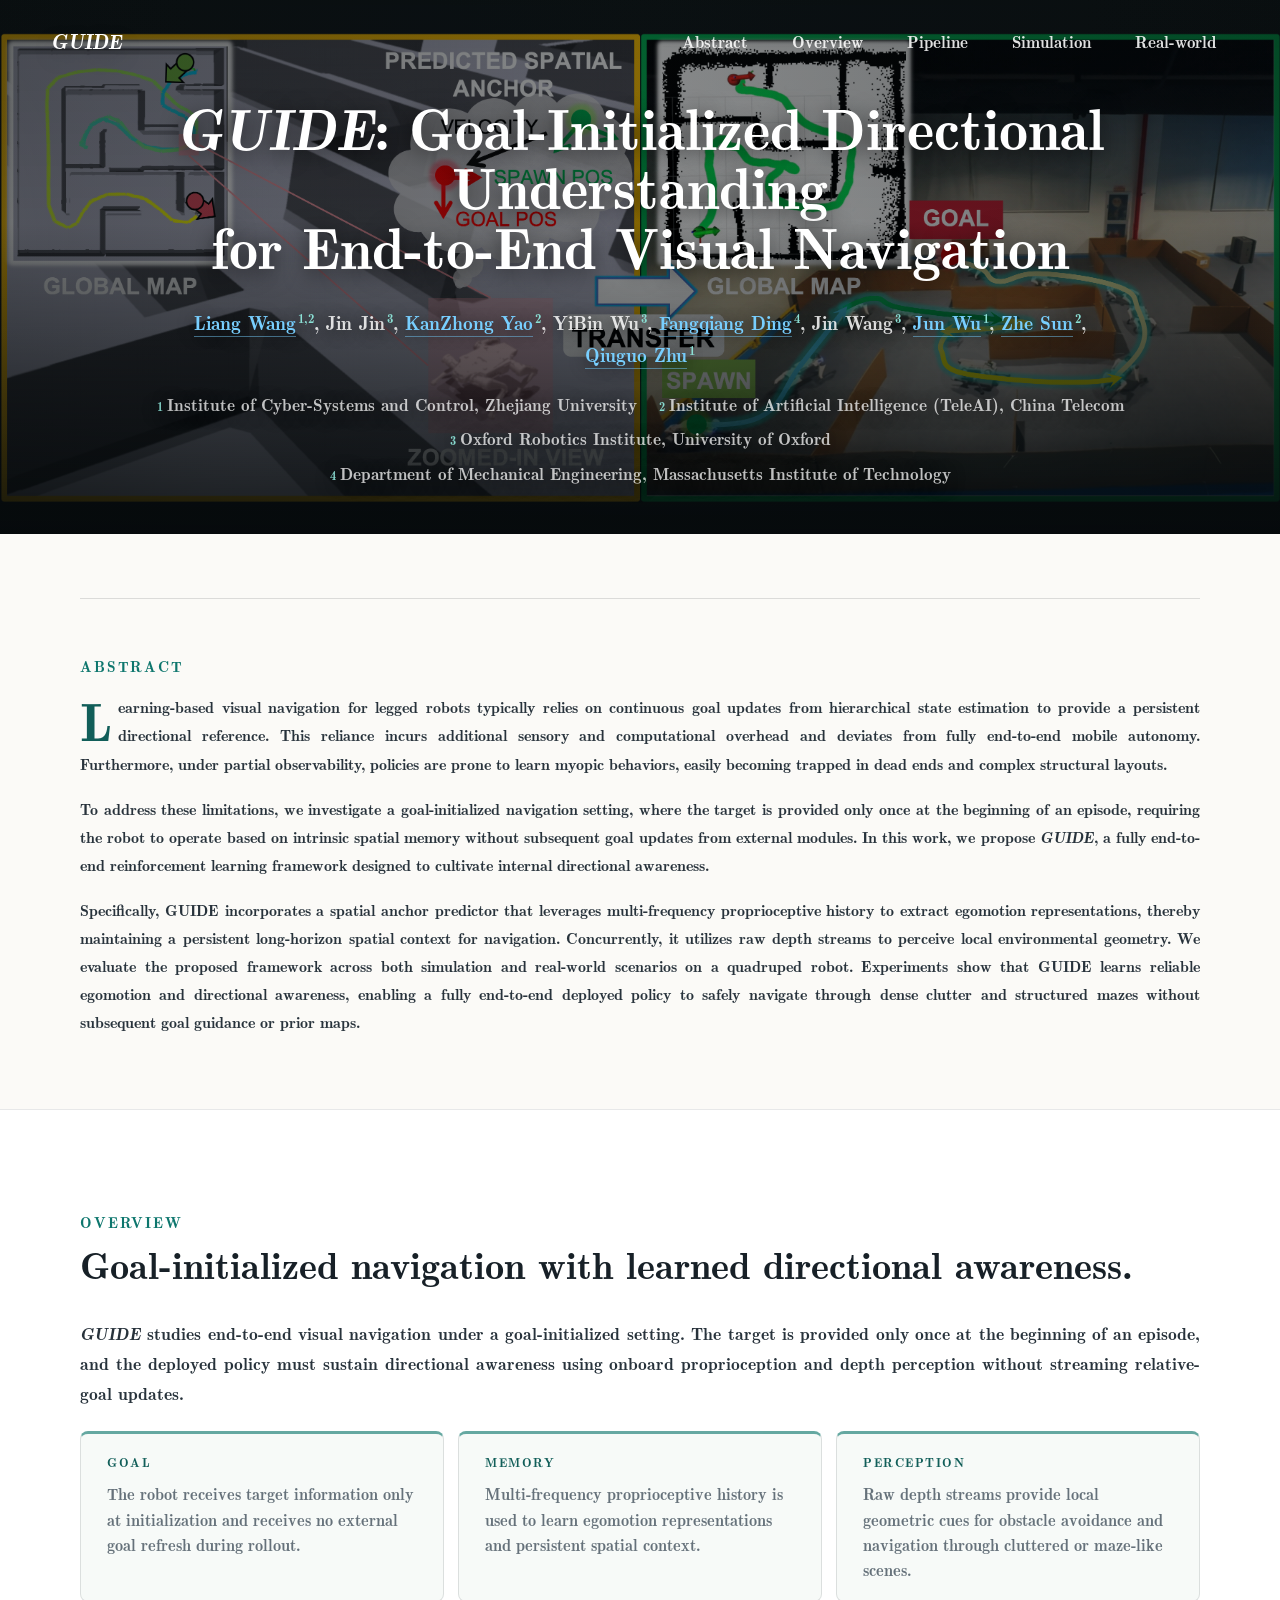
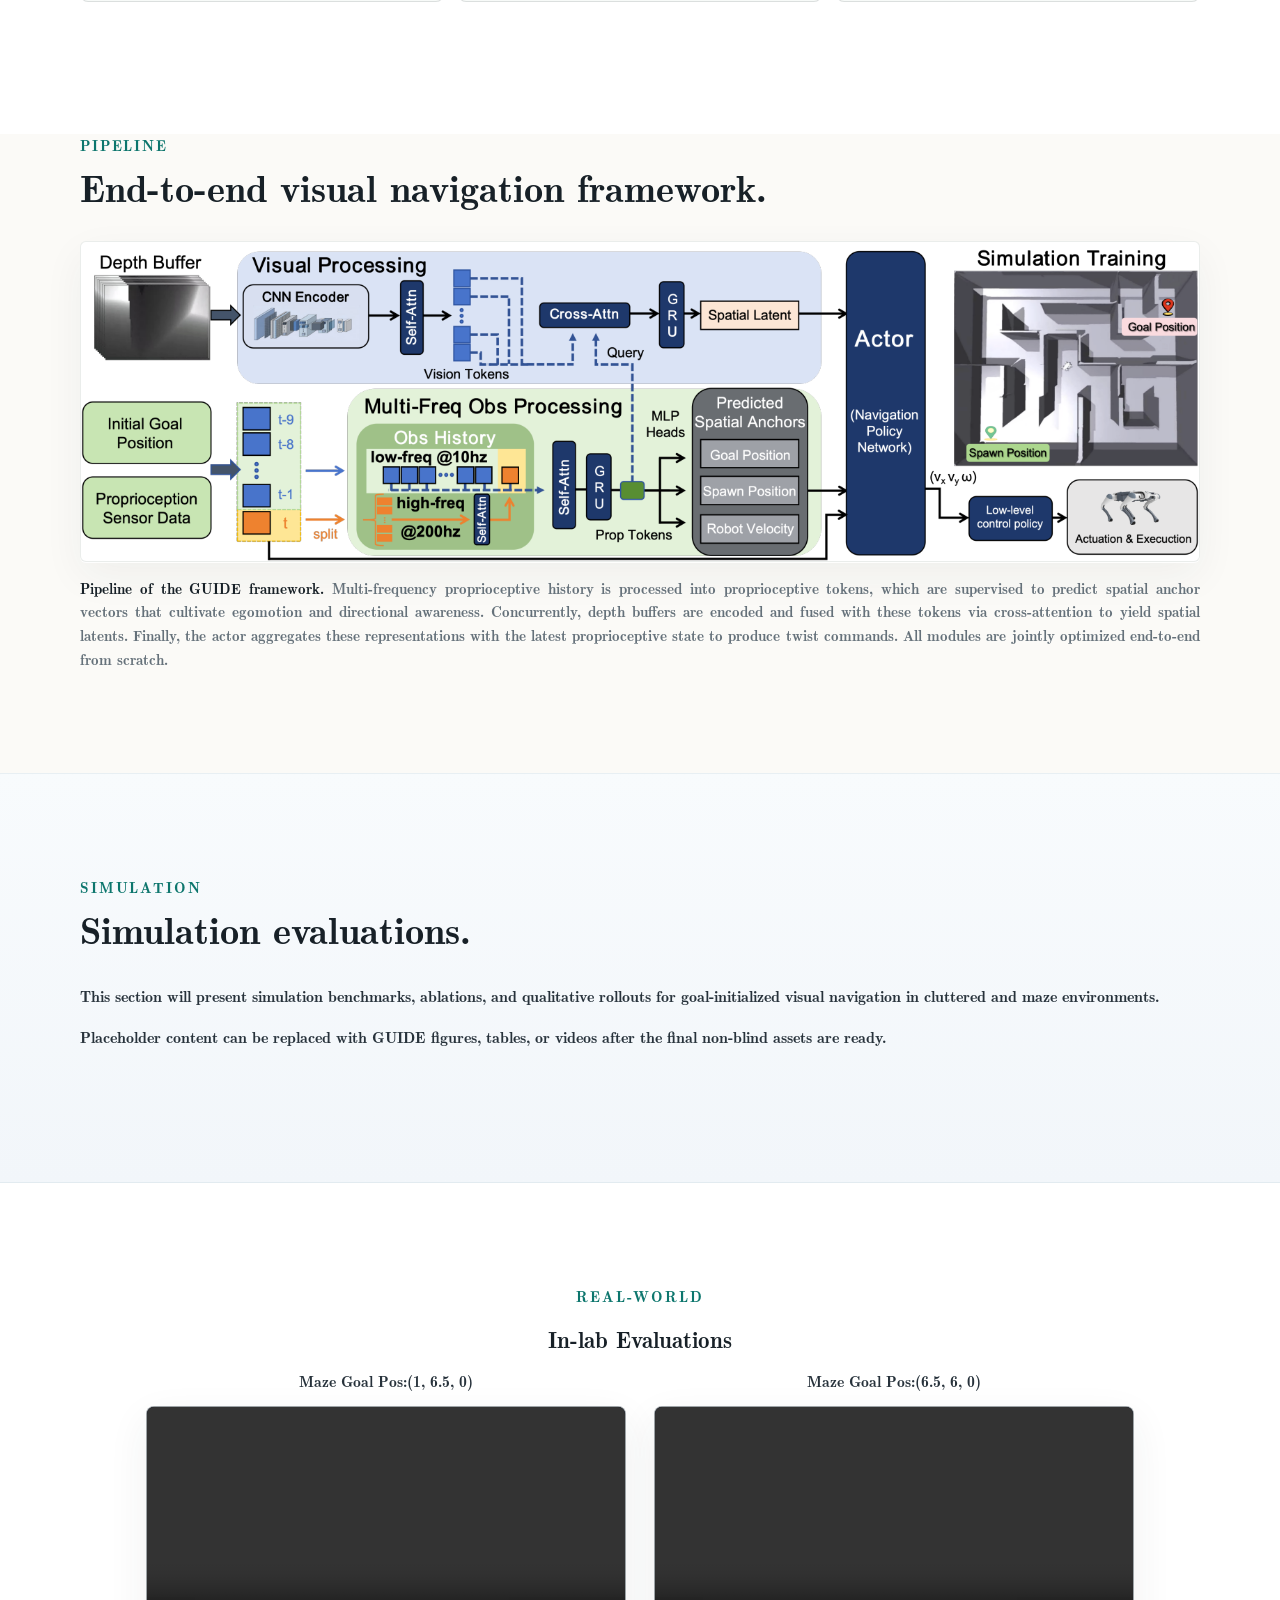
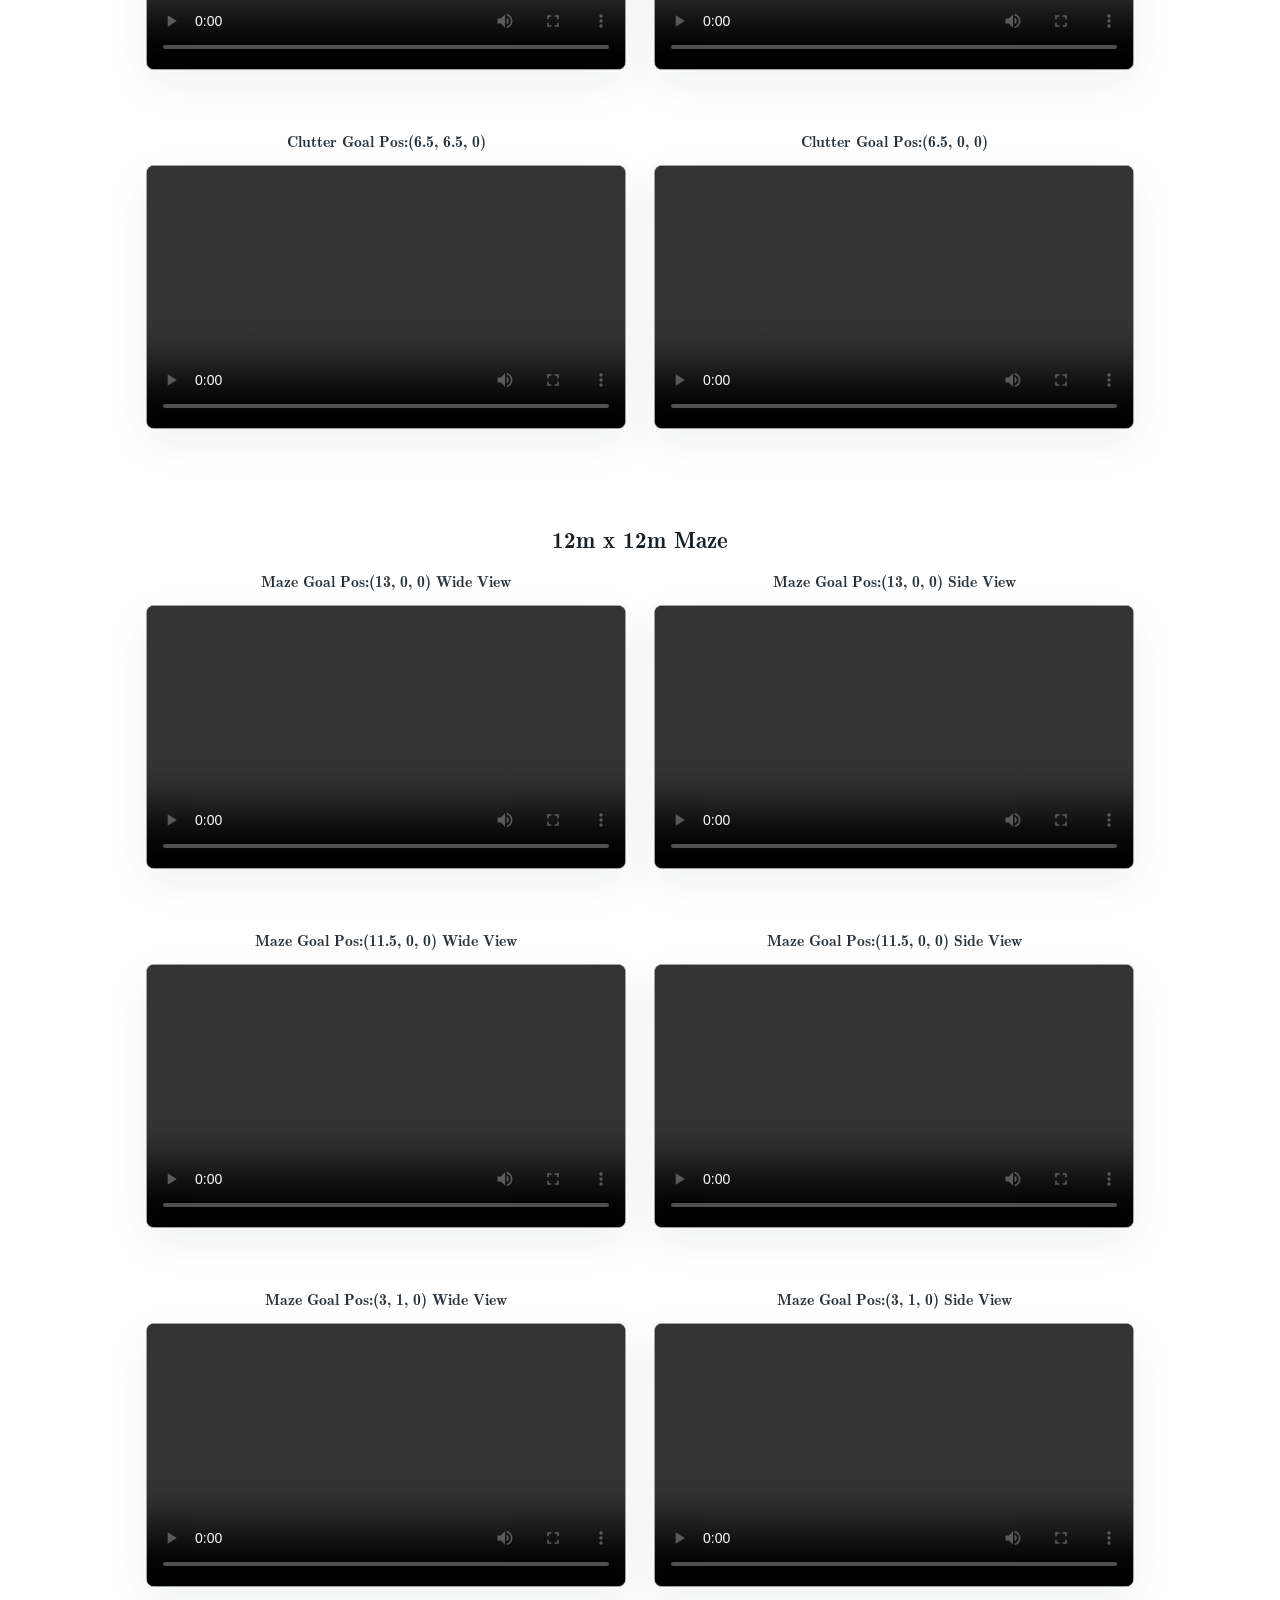
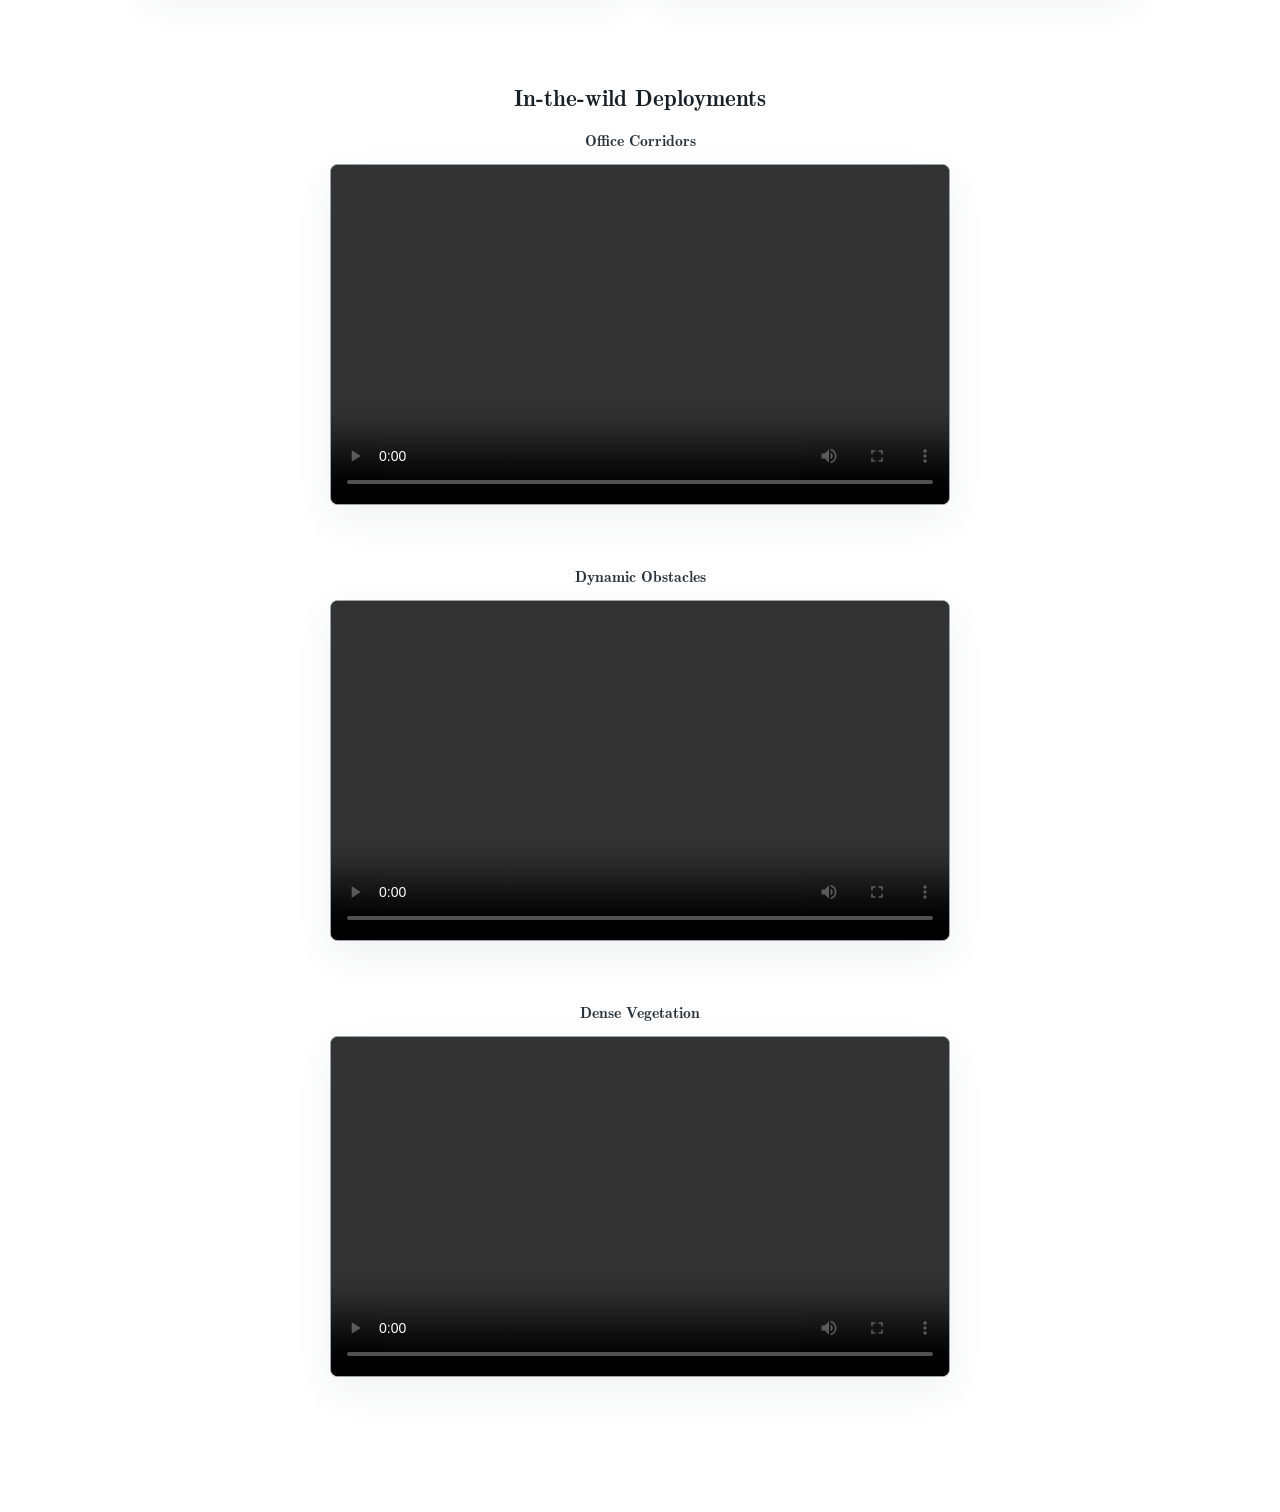
==== index.html @ 7ffa8e82 "add vedios" ====
<!doctype html>
<html lang="en">
  <head>
    <meta charset="UTF-8" />
    <meta name="viewport" content="width=device-width, initial-scale=1.0" />
    <title>GUIDE | Project Page</title>
    <meta
      name="description"
      content="GUIDE: Goal-Initialized Directional Understanding for End-to-End Visual Navigation."
    />
    <meta name="citation_title" content="GUIDE: Goal-Initialized Directional Understanding for End-to-End Visual Navigation" />
    <meta name="citation_author" content="Wang, Liang" />
    <meta name="citation_author" content="Jin, Jin" />
    <meta name="citation_author" content="Yao, KanZhong" />
    <meta name="citation_author" content="Wu, YiBin" />
    <meta name="citation_author" content="Ding, Fangqiang" />
    <meta name="citation_author" content="Wang, Jin" />
    <meta name="citation_author" content="Wu, Jun" />
    <meta name="citation_author" content="Sun, Zhe" />
    <meta name="citation_author" content="Zhu, Qiuguo" />
    <meta name="citation_publication_date" content="2026" />
    <link rel="stylesheet" href="public/vendor/academicons/css/academicons.min.css" />
    <link rel="stylesheet" href="src/styles.css" />
    <script defer src="public/vendor/fontawesome/fontawesome.all.min.js"></script>
  </head>
  <body>
    <header class="site-header" data-header>
      <a class="header-brand" href="index.html#top" aria-label="GUIDE home">
        <span class="header-wordmark">GUIDE</span>
      </a>
      <nav class="site-nav" aria-label="Page sections">
        <a href="index.html#abstract">Abstract</a>
        <a href="index.html#overview">Overview</a>
        <a href="index.html#pipeline">Pipeline</a>
        <a href="index.html#simulation">Simulation</a>
        <a href="index.html#real-world">Real-world</a>
      </nav>
    </header>

    <main id="top">
      <section class="hero" aria-label="GUIDE overview">
        <img
          class="hero-media"
          src="public/assets/figures/hero_image_final.png"
          alt=""
          aria-hidden="true"
        />
        <div class="hero-shade" aria-hidden="true"></div>
        <div class="hero-content">
          <h1>
            <span class="title-line"><span class="project-name">GUIDE</span>: Goal-Initialized Directional Understanding</span>
            <span class="title-line">for End-to-End Visual Navigation</span>
          </h1>
          <p class="authors">
            <a href="https://myoooofall.github.io/" target="_blank" rel="noreferrer">Liang Wang</a><sup>1,2</sup>,
            Jin Jin<sup>3</sup>,
            <a href="https://drunkbot.github.io/" target="_blank" rel="noreferrer">KanZhong Yao</a><sup>2</sup>,
            YiBin Wu<sup>3</sup>,
            <a href="https://toytiny.github.io/" target="_blank" rel="noreferrer">Fangqiang Ding</a><sup>4</sup>,
            Jin Wang<sup>3</sup>,
            <a href="https://person.zju.edu.cn/0094198" target="_blank" rel="noreferrer">Jun Wu</a><sup>1</sup>,
            <a href="https://iopen.nwpu.edu.cn/info/1251/5226.htm" target="_blank" rel="noreferrer">Zhe Sun</a><sup>2</sup>,
            <a href="https://person.zju.edu.cn/0011353" target="_blank" rel="noreferrer">Qiuguo Zhu</a><sup>1</sup>
          </p>
          <ol class="affiliations" aria-label="Author affiliations">
            <li><sup>1</sup> Institute of Cyber-Systems and Control, Zhejiang University</li>
            <li><sup>2</sup> Institute of Artificial Intelligence (TeleAI), China Telecom</li>
            <li><sup>3</sup> Oxford Robotics Institute, University of Oxford</li>
            <li><sup>4</sup> Department of Mechanical Engineering, Massachusetts Institute of Technology</li>
          </ol>
        </div>
      </section>

      <section class="section abstract-section" id="abstract">
        <div class="abstract-layout">
          <aside class="abstract-label" aria-label="Abstract">
            <p>Abstract</p>
          </aside>
          <div class="abstract-main">
            <div class="abstract-copy">
              <p>
                Learning-based visual navigation for legged robots typically
                relies on continuous goal updates from hierarchical state
                estimation to provide a persistent directional reference. This
                reliance incurs additional sensory and computational overhead
                and deviates from fully end-to-end mobile autonomy.
                Furthermore, under partial observability, policies are prone to
                learn myopic behaviors, easily becoming trapped in dead ends
                and complex structural layouts.
              </p>
              <p>
                To address these limitations, we investigate a goal-initialized
                navigation setting, where the target is provided only once at
                the beginning of an episode, requiring the robot to operate
                based on intrinsic spatial memory without subsequent goal
                updates from external modules. In this work, we propose
                <span class="project-name">GUIDE</span>, a fully end-to-end
                reinforcement learning framework designed to cultivate internal
                directional awareness.
              </p>
              <p>
                Specifically, GUIDE incorporates a spatial anchor predictor
                that leverages multi-frequency proprioceptive history to extract
                egomotion representations, thereby maintaining a persistent
                long-horizon spatial context for navigation. Concurrently, it
                utilizes raw depth streams to perceive local environmental
                geometry. We evaluate the proposed framework across both
                simulation and real-world scenarios on a quadruped robot.
                Experiments show that GUIDE learns reliable egomotion and
                directional awareness, enabling a fully end-to-end deployed
                policy to safely navigate through dense clutter and structured
                mazes without subsequent goal guidance or prior maps.
              </p>
            </div>
          </div>
        </div>
      </section>

      <section class="section method-section overview-section" id="overview">
        <div class="section-heading overview-heading">
          <p class="kicker">Overview</p>
          <h2>Goal-initialized navigation with learned directional awareness.</h2>
        </div>
        <div class="overview-copy">
          <p>
            <span class="project-name">GUIDE</span> studies end-to-end visual
            navigation under a goal-initialized setting. The target is provided
            only once at the beginning of an episode, and the deployed policy
            must sustain directional awareness using onboard proprioception and
            depth perception without streaming relative-goal updates.
          </p>
        </div>
        <div class="overview-notes" aria-label="GUIDE overview">
          <article class="overview-note">
            <p class="note-label">Goal</p>
            <p>
              The robot receives target information only at initialization and
              receives no external goal refresh during rollout.
            </p>
          </article>
          <article class="overview-note">
            <p class="note-label">Memory</p>
            <p>
              Multi-frequency proprioceptive history is used to learn egomotion
              representations and persistent spatial context.
            </p>
          </article>
          <article class="overview-note">
            <p class="note-label">Perception</p>
            <p>
              Raw depth streams provide local geometric cues for obstacle
              avoidance and navigation through cluttered or maze-like scenes.
            </p>
          </article>
        </div>
      </section>

      <section class="section figure-section" id="pipeline">
        <div class="section-heading compact">
          <p class="kicker">Pipeline</p>
          <h2>End-to-end visual navigation framework.</h2>
        </div>
        <figure class="wide-figure">
          <img
            src="public/assets/figures/pipeline.png"
            alt="Overview of the GUIDE framework."
          />
          <figcaption>
            <strong>Pipeline of the GUIDE framework.</strong>
            Multi-frequency proprioceptive history is processed into
            proprioceptive tokens, which are supervised to predict spatial
            anchor vectors that cultivate egomotion and directional awareness.
            Concurrently, depth buffers are encoded and fused with these tokens
            via cross-attention to yield spatial latents. Finally, the actor
            aggregates these representations with the latest proprioceptive
            state to produce twist commands. All modules are jointly optimized
            end-to-end from scratch.
          </figcaption>
        </figure>
      </section>

      <section class="section method-section pipeline-one-section" id="simulation">
        <div class="section-heading compact">
          <p class="kicker">Simulation</p>
          <h2>Simulation evaluations.</h2>
        </div>
        <div class="overview-copy overview-copy-secondary">
          <p>
            This section will present simulation benchmarks, ablations, and
            qualitative rollouts for goal-initialized visual navigation in
            cluttered and maze environments.
          </p>
          <p>
            Placeholder content can be replaced with GUIDE figures, tables, or
            videos after the final non-blind assets are ready.
          </p>
        </div>
      </section>

      <section class="section results-section" id="real-world">
        <div class="section-heading compact">
          <p class="kicker">Real-world</p>
        </div>
        <div class="deployment-list">
          <article class="deployment-group">
            <h3>In-lab Evaluations</h3>
            <div class="deployment-grid two-column">
              <figure class="deployment-video">
                <h4>Maze Goal Pos:(1, 6.5, 0)</h4>
                <div class="deployment-video-frame">
                  <video controls playsinline preload="metadata">
                    <source src="public/assets/videos/web/in_lab_01_maze_easy.mp4" type="video/mp4" />
                  </video>
                </div>
                <figcaption>&nbsp;</figcaption>
              </figure>
              <figure class="deployment-video">
                <h4>Maze Goal Pos:(6.5, 6, 0)</h4>
                <div class="deployment-video-frame">
                  <video controls playsinline preload="metadata">
                    <source src="public/assets/videos/web/in_lab_02_maze_easy.mp4" type="video/mp4" />
                  </video>
                </div>
                <figcaption>&nbsp;</figcaption>
              </figure>
              <figure class="deployment-video">
                <h4>Clutter Goal Pos:(6.5, 6.5, 0)</h4>
                <div class="deployment-video-frame">
                  <video controls playsinline preload="metadata">
                    <source src="public/assets/videos/web/in_lab_03_clutter_easy.mp4" type="video/mp4" />
                  </video>
                </div>
                <figcaption>&nbsp;</figcaption>
              </figure>
              <figure class="deployment-video">
                <h4>Clutter Goal Pos:(6.5, 0, 0)</h4>
                <div class="deployment-video-frame">
                  <video controls playsinline preload="metadata">
                    <source src="public/assets/videos/web/in_lab_04_clutter_easy.mp4" type="video/mp4" />
                  </video>
                </div>
                <figcaption>&nbsp;</figcaption>
              </figure>
            </div>
          </article>

          <article class="deployment-group">
            <h3>12m x 12m Maze</h3>
            <div class="deployment-grid two-column">
              <figure class="deployment-video">
                <h4>Maze Goal Pos:(13, 0, 0) Wide View</h4>
                <div class="deployment-video-frame">
                  <video controls playsinline preload="metadata">
                    <source src="public/assets/videos/web/maze_demo_01_view_01.mp4" type="video/mp4" />
                  </video>
                </div>
                <figcaption>&nbsp;</figcaption>
              </figure>
              <figure class="deployment-video">
                <h4>Maze Goal Pos:(13, 0, 0) Side View</h4>
                <div class="deployment-video-frame">
                  <video controls playsinline preload="metadata">
                    <source src="public/assets/videos/web/maze_demo_01_view_02.mp4" type="video/mp4" />
                  </video>
                </div>
                <figcaption>&nbsp;</figcaption>
              </figure>
              <figure class="deployment-video">
                <h4>Maze Goal Pos:(11.5, 0, 0) Wide View</h4>
                <div class="deployment-video-frame">
                  <video controls playsinline preload="metadata">
                    <source src="public/assets/videos/web/maze_demo_02_view_01.mp4" type="video/mp4" />
                  </video>
                </div>
                <figcaption>&nbsp;</figcaption>
              </figure>
              <figure class="deployment-video">
                <h4>Maze Goal Pos:(11.5, 0, 0) Side View</h4>
                <div class="deployment-video-frame">
                  <video controls playsinline preload="metadata">
                    <source src="public/assets/videos/web/maze_demo_02_view_02.mp4" type="video/mp4" />
                  </video>
                </div>
                <figcaption>&nbsp;</figcaption>
              </figure>
              <figure class="deployment-video">
                <h4>Maze Goal Pos:(3, 1, 0) Wide View</h4>
                <div class="deployment-video-frame">
                  <video controls playsinline preload="metadata">
                    <source src="public/assets/videos/web/maze_demo_03_view_01.mp4" type="video/mp4" />
                  </video>
                </div>
                <figcaption>&nbsp;</figcaption>
              </figure>
              <figure class="deployment-video">
                <h4>Maze Goal Pos:(3, 1, 0) Side View</h4>
                <div class="deployment-video-frame">
                  <video controls playsinline preload="metadata">
                    <source src="public/assets/videos/web/maze_demo_03_view_02.mp4" type="video/mp4" />
                  </video>
                </div>
                <figcaption>&nbsp;</figcaption>
              </figure>
            </div>
          </article>

          <article class="deployment-group">
            <h3>In-the-wild Deployments</h3>
            <div class="deployment-grid single-column">
              <figure class="deployment-video">
                <h4>Office Corridors</h4>
                <div class="deployment-video-frame">
                  <video controls playsinline preload="metadata">
                    <source src="public/assets/videos/web/wild_01_office.mp4" type="video/mp4" />
                  </video>
                </div>
                <figcaption>&nbsp;</figcaption>
              </figure>
              <figure class="deployment-video">
                <h4>Dynamic Obstacles</h4>
                <div class="deployment-video-frame">
                  <video controls playsinline preload="metadata">
                    <source src="public/assets/videos/web/wild_02_outdoor.mp4" type="video/mp4" />
                  </video>
                </div>
                <figcaption>&nbsp;</figcaption>
              </figure>
              <figure class="deployment-video">
                <h4>Dense Vegetation</h4>
                <div class="deployment-video-frame">
                  <video controls playsinline preload="metadata">
                    <source src="public/assets/videos/web/wild_03_outdoor.mp4" type="video/mp4" />
                  </video>
                </div>
                <figcaption>&nbsp;</figcaption>
              </figure>
            </div>
          </article>
        </div>
      </section>

    </main>
    <script>
      const header = document.querySelector('[data-header]');
      function updateHeaderState() {
        header?.classList.toggle('scrolled', window.scrollY > 12);
      }
      updateHeaderState();
      window.addEventListener('scroll', updateHeaderState, { passive: true });
    </script>
  </body>
</html>
---- public/vendor/academicons/css/academicons.min.css ----
@font-face {font-family: 'Academicons';font-style: normal;font-weight: 400;font-display: block;src:url('../fonts/academicons.eot');src:url('../fonts/academicons.eot') format('embedded-opentype'), url('../fonts/academicons.ttf') format('truetype'), url('../fonts/academicons.woff') format('woff'), url('../fonts/academicons.svg') format('svg');}.ai {font-family: 'Academicons';font-weight: 400;-moz-osx-font-smoothing: grayscale;-webkit-font-smoothing: antialiased;display: inline-block;font-style: normal;font-variant: normal;text-rendering: auto;line-height: 1;}.ai-academia:before {content: "\e9af";}.ai-academia-square:before {content: "\e93d";}.ai-acclaim:before {content: "\e92e";}.ai-acclaim-square:before {content: "\e93a";}.ai-acm:before {content: "\e93c";}.ai-acm-square:before {content: "\e95d";}.ai-acmdl:before {content: "\e96a";}.ai-acmdl-square:before {content: "\e9d3";}.ai-ads:before {content: "\e9cb";}.ai-ads-square:before {content: "\e94a";}.ai-africarxiv:before {content: "\e91b";}.ai-africarxiv-square:before {content: "\e90b";}.ai-archive:before {content: "\e955";}.ai-archive-square:before {content: "\e956";}.ai-arxiv:before {content: "\e974";}.ai-arxiv-square:before {content: "\e9a6";}.ai-biorxiv:before {content: "\e9a2";}.ai-biorxiv-square:before {content: "\e98b";}.ai-ceur:before {content: "\e96d";}.ai-ceur-square:before {content: "\e92f";}.ai-ciencia-vitae:before {content: "\e912";}.ai-ciencia-vitae-square:before {content: "\e913";}.ai-clarivate:before {content: "\e924";}.ai-clarivate-square:before {content: "\e925";}.ai-closed-access:before {content: "\e942";}.ai-closed-access-square:before {content: "\e943";}.ai-conversation:before {content: "\e94c";}.ai-conversation-square:before {content: "\e915";}.ai-coursera:before {content: "\e95f";}.ai-coursera-square:before {content: "\e97f";}.ai-crossref:before {content: "\e918";}.ai-crossref-square:before {content: "\e919";}.ai-cv:before {content: "\e9a5";}.ai-cv-square:before {content: "\e90a";}.ai-datacite:before {content: "\e91c";}.ai-datacite-square:before {content: "\e91d";}.ai-dataverse:before {content: "\e9f7";}.ai-dataverse-square:before {content: "\e9e4";}.ai-dblp:before {content: "\e94f";}.ai-dblp-square:before {content: "\e93f";}.ai-depsy:before {content: "\e97a";}.ai-depsy-square:before {content: "\e94b";}.ai-doi:before {content: "\e97e";}.ai-doi-square:before {content: "\e98f";}.ai-dryad:before {content: "\e97c";}.ai-dryad-square:before {content: "\e98c";}.ai-elsevier:before {content: "\e961";}.ai-elsevier-square:before {content: "\e910";}.ai-figshare:before {content: "\e981";}.ai-figshare-square:before {content: "\e9e7";}.ai-google-scholar:before {content: "\e9d4";}.ai-google-scholar-square:before {content: "\e9f9";}.ai-hal:before {content: "\e92c";}.ai-hal-square:before {content: "\e92d";}.ai-hypothesis:before {content: "\e95a";}.ai-hypothesis-square:before {content: "\e95b";}.ai-ideas-repec:before {content: "\e9ed";}.ai-ideas-repec-square:before {content: "\e9f8";}.ai-ieee:before {content: "\e929";}.ai-ieee-square:before {content: "\e9b9";}.ai-impactstory:before {content: "\e9cf";}.ai-impactstory-square:before {content: "\e9aa";}.ai-inaturalist:before {content: "\e900";}.ai-inaturalist-square:before {content: "\e901";}.ai-inpn:before {content: "\e902";}.ai-inpn-square:before {content: "\e903";}.ai-inspire:before {content: "\e9e9";}.ai-inspire-square:before {content: "\e9fe";}.ai-isidore:before {content: "\e936";}.ai-isidore-square:before {content: "\e954";}.ai-isni:before {content: "\e957";}.ai-isni-square:before {content: "\e958";}.ai-jstor:before {content: "\e938";}.ai-jstor-square:before {content: "\e944";}.ai-lattes:before {content: "\e9b3";}.ai-lattes-square:before {content: "\e99c";}.ai-mathoverflow:before {content: "\e9f6";}.ai-mathoverflow-square:before {content: "\e97b";}.ai-mendeley:before {content: "\e9f0";}.ai-mendeley-square:before {content: "\e9f3";}.ai-moodle:before {content: "\e907";}.ai-moodle-square:before {content: "\e908";}.ai-mtmt:before {content: "\e950";}.ai-mtmt-square:before {content: "\e951";}.ai-nakala:before {content: "\e940";}.ai-nakala-square:before {content: "\e941";}.ai-obp:before {content: "\e92a";}.ai-obp-square:before {content: "\e92b";}.ai-open-access:before {content: "\e939";}.ai-open-access-square:before {content: "\e9f4";}.ai-open-data:before {content: "\e966";}.ai-open-data-square:before {content: "\e967";}.ai-open-materials:before {content: "\e968";}.ai-open-materials-square:before {content: "\e969";}.ai-openedition:before {content: "\e946";}.ai-openedition-square:before {content: "\e947";}.ai-orcid:before {content: "\e9d9";}.ai-orcid-square:before {content: "\e9c3";}.ai-osf:before {content: "\e9ef";}.ai-osf-square:before {content: "\e931";}.ai-overleaf:before {content: "\e914";}.ai-overleaf-square:before {content: "\e98d";}.ai-philpapers:before {content: "\e98a";}.ai-philpapers-square:before {content: "\e96f";}.ai-piazza:before {content: "\e99a";}.ai-piazza-square:before {content: "\e90c";}.ai-preregistered:before {content: "\e906";}.ai-preregistered-square:before {content: "\e96b";}.ai-protocols:before {content: "\e952";}.ai-protocols-square:before {content: "\e953";}.ai-psyarxiv:before {content: "\e90e";}.ai-psyarxiv-square:before {content: "\e90f";}.ai-publons:before {content: "\e937";}.ai-publons-square:before {content: "\e94e";}.ai-pubmed:before {content: "\e99f";}.ai-pubmed-square:before {content: "\e97d";}.ai-pubpeer:before {content: "\e922";}.ai-pubpeer-square:before {content: "\e923";}.ai-researcherid:before {content: "\e91a";}.ai-researcherid-square:before {content: "\e95c";}.ai-researchgate:before {content: "\e95e";}.ai-researchgate-square:before {content: "\e99e";}.ai-ror:before {content: "\e948";}.ai-ror-square:before {content: "\e949";}.ai-sci-hub:before {content: "\e959";}.ai-sci-hub-square:before {content: "\e905";}.ai-scirate:before {content: "\e98e";}.ai-scirate-square:before {content: "\e99d";}.ai-scopus:before {content: "\e91e";}.ai-scopus-square:before {content: "\e91f";}.ai-semantic-scholar:before {content: "\e96e";}.ai-semantic-scholar-square:before {content: "\e96c";}.ai-springer:before {content: "\e928";}.ai-springer-square:before {content: "\e99b";}.ai-ssrn:before {content: "\e916";}.ai-ssrn-square:before {content: "\e917";}.ai-stackoverflow:before {content: "\e920";}.ai-stackoverflow-square:before {content: "\e921";}.ai-viaf:before {content: "\e933";}.ai-viaf-square:before {content: "\e934";}.ai-wiley:before {content: "\e926";}.ai-wiley-square:before {content: "\e927";}.ai-zenodo:before {content: "\e911";}.ai-zenodo-square:before {content: "\e904";}.ai-zotero:before {content: "\e962";}.ai-zotero-square:before {content: "\e932";}.ai-lg {font-size: 1.33333em;line-height: 0.75em;vertical-align: -.0667em;}.ai-xs {font-size: .75em;}.ai-sm {font-size: .875em;}.ai-1x {font-size: 1em;}.ai-2x {font-size: 2em;}.ai-3x {font-size: 3em;}.ai-4x {font-size: 4em;}.ai-5x {font-size: 5em;}.ai-6x {font-size: 6em;}.ai-7x {font-size: 7em;}.ai-8x {font-size: 8em;}.ai-9x {font-size: 9em;}.ai-10x {font-size: 10em;}.ai-fw {text-align: center;width: 1.25em;}.ai-ul {list-style-type: none;margin-left: 2.5em;padding-left: 0;}.ai-ul > li {position: relative;}.ai-li {left: -2em;position: absolute;text-align: center;width: 2em;line-height: inherit;}.ai-border {border: solid 0.08em #eee;border-radius: .1em;padding: .2em .25em .15em;}.ai-pull-left {float: left;}.ai-pull-right {float: right;}.ai.ai-pull-left {margin-right: .3em;}.ai.ai-pull-right {margin-right: .3em;}.ai-stack {display: inline-block;height: 2em;line-height: 2em;position: relative;vertical-align: middle;width: 2.5em;}.ai-stack-1x, .ai-stack-2x {left: 0;position: absolute;text-align: center;width: 100%;}.ai-stack-1x {line-height: inherit;}.ai-stack-2x {font-size: 2em;}.ai-inverse {color: #fff;}
---- src/styles.css ----
@font-face {
  font-family: "LMRomanDemi10";
  font-style: normal;
  font-weight: 400;
  src: url("../public/assets/fonts/LMRomanDemi10-Regular.otf") format("opentype");
  font-display: swap;
}

@font-face {
  font-family: "LMRomanDemi10";
  font-style: italic;
  font-weight: 400;
  src: url("../public/assets/fonts/LMRomanDemi10-Oblique.otf") format("opentype");
  font-display: swap;
}

:root {
  --ink: #172027;
  --ink-2: #27323b;
  --muted: #65717a;
  --paper: #fbfaf7;
  --surface: #ffffff;
  --surface-2: #f2f5f4;
  --section-method: #f2f6fa;
  --section-interactive: #f2f7f4;
  --line: #d9dfdc;
  --teal: #0d766d;
  --teal-2: #115e59;
  --rust: #b85235;
  --blue: #2f6380;
  --gold: #be8b24;
  --shadow: 0 18px 46px rgba(26, 39, 45, 0.14);
  --content-width: 1120px;
  font-family:
    "LMRomanDemi10", ui-serif, Georgia, "Times New Roman",
    serif;
  color: var(--ink);
  background: var(--paper);
}

* {
  box-sizing: border-box;
}

html {
  scroll-behavior: smooth;
}

body {
  margin: 0;
  min-width: 320px;
  background: var(--paper);
  color: var(--ink);
}

body::selection {
  background: rgba(13, 118, 109, 0.18);
}

a {
  color: inherit;
  text-decoration: none;
}

img,
video,
canvas {
  display: block;
  max-width: 100%;
}

button,
select {
  font: inherit;
}

.site-header {
  position: fixed;
  z-index: 20;
  top: 0;
  left: 0;
  right: 0;
  display: flex;
  align-items: center;
  justify-content: space-between;
  gap: 28px;
  padding: 18px clamp(18px, 4vw, 56px);
  color: #fff;
  transition:
    background 180ms ease,
    color 180ms ease,
    box-shadow 180ms ease;
}

.site-header.scrolled {
  color: var(--ink);
  background: rgba(251, 250, 247, 0.92);
  box-shadow: 0 8px 30px rgba(32, 40, 45, 0.1);
  backdrop-filter: blur(16px);
}

.header-brand {
  display: inline-flex;
  align-items: center;
  min-width: 0;
  color: currentColor;
  text-shadow: 0 8px 22px rgba(0, 0, 0, 0.28);
  transition:
    opacity 160ms ease,
    text-shadow 180ms ease;
}

.header-brand:hover {
  opacity: 0.82;
}

.site-header.scrolled .header-brand {
  text-shadow: none;
}

.header-wordmark {
  font-family: "LMRomanDemi10", ui-serif, Georgia, "Times New Roman", serif;
  font-size: clamp(1.32rem, 1.45vw, 1.72rem);
  font-style: italic;
  font-weight: 400;
  line-height: 1;
  white-space: nowrap;
}

.site-nav {
  display: flex;
  align-items: center;
  gap: clamp(10px, 1.4vw, 18px);
  font-size: clamp(1.06rem, 1.1vw, 1.2rem);
  font-weight: 720;
}

.site-nav a {
  display: inline-flex;
  align-items: center;
  min-height: 46px;
  border-radius: 8px;
  padding: 0 13px;
  opacity: 0.88;
  transition:
    background 160ms ease,
    opacity 160ms ease;
}

.site-nav a:hover {
  background: rgba(255, 255, 255, 0.12);
  opacity: 1;
}

.site-header.scrolled .site-nav a:hover {
  background: rgba(23, 32, 39, 0.08);
}

.hero {
  position: relative;
  min-height: clamp(520px, 40vw, 720px);
  overflow: hidden;
  display: flex;
  align-items: flex-end;
  background: #101719;
  color: #fff;
}

.hero-media {
  position: absolute;
  inset: 0;
  width: 100%;
  height: 100%;
  object-fit: contain;
  object-position: center center;
  transform: none;
  transform-origin: center center;
}

.hero-shade {
  position: absolute;
  inset: 0;
  background:
    linear-gradient(180deg, rgba(5, 9, 11, 0.36) 0%, rgba(5, 9, 11, 0.28) 42%, rgba(5, 9, 11, 0.88) 100%),
    linear-gradient(90deg, rgba(5, 9, 11, 0.42) 0%, rgba(5, 9, 11, 0.22) 50%, rgba(5, 9, 11, 0.42) 100%);
}

.hero-content {
  position: relative;
  z-index: 1;
  width: min(1220px, calc(100% - 36px));
  margin: 0 auto;
  padding: 96px 0 48px;
}

.venue,
.kicker,
.eyebrow {
  margin: 0;
  color: var(--teal);
  font-size: 0.76rem;
  font-weight: 780;
  letter-spacing: 0.12em;
  text-transform: uppercase;
}

.hero .venue {
  color: #8ce1d6;
  font-size: clamp(1rem, 1.5vw, 1.32rem);
  letter-spacing: 0.02em;
  line-height: 1.35;
  text-transform: none;
}

h1,
h2,
h3,
p {
  letter-spacing: 0;
}

.project-name {
  font-family: "LMRomanDemi10", ui-serif, Georgia, "Times New Roman", serif;
  font-style: italic;
}

h1 {
  width: min(1220px, 100%);
  margin: 0 auto 32px;
  font-size: clamp(2.35rem, 4.55vw, 4.45rem);
  line-height: 1.02;
  font-weight: 820;
  text-align: center;
  text-shadow: 0 4px 22px rgba(0, 0, 0, 0.72);
}

.title-line {
  display: block;
  white-space: normal;
}

.authors {
  width: min(960px, 100%);
  margin: 0 auto;
  color: rgba(255, 255, 255, 0.84);
  font-size: clamp(1rem, 2vw, 1.22rem);
  line-height: 1.65;
  text-align: center;
  text-shadow: 0 3px 16px rgba(0, 0, 0, 0.72);
}

.authors a {
  color: #78cfff;
  border-bottom: 1px solid rgba(120, 207, 255, 0.52);
}

.authors a:hover {
  color: #b9eaff;
  border-bottom-color: #b9eaff;
}

.authors sup {
  margin-left: 2px;
  color: #8ce1d6;
  font-size: 0.66em;
  font-weight: 780;
  line-height: 0;
  vertical-align: super;
}

.affiliations {
  display: flex;
  flex-wrap: wrap;
  justify-content: center;
  gap: 9px 22px;
  width: min(980px, 100%);
  margin: 20px auto 0;
  padding: 0;
  list-style: none;
  color: rgba(255, 255, 255, 0.74);
  font-size: clamp(0.94rem, 1.52vw, 1.08rem);
  line-height: 1.5;
  text-shadow: 0 3px 16px rgba(0, 0, 0, 0.72);
}

.affiliations li {
  display: inline-flex;
  gap: 4px;
  align-items: baseline;
}

.affiliations sup {
  color: #8ce1d6;
  font-size: 0.72em;
  font-weight: 780;
  line-height: 0;
  vertical-align: super;
}

.institution-logos {
  display: flex;
  flex-wrap: wrap;
  align-items: center;
  justify-content: center;
  gap: clamp(20px, 3vw, 38px);
  width: min(980px, 100%);
  margin: 28px auto 0;
}

.institution-logo {
  height: 50px;
  width: auto;
  object-fit: contain;
  opacity: 0.92;
  filter: drop-shadow(0 10px 20px rgba(0, 0, 0, 0.22));
}

@media (min-width: 760px) {
  .institution-logo.ubc {
    margin-left: clamp(8px, 1.2vw, 16px);
    transform: translateY(3px);
  }
}

.publication-venue {
  width: min(980px, 100%);
  margin: 26px auto 0;
  color: rgba(255, 255, 255, 0.9);
  font-size: clamp(1.05rem, 1.7vw, 1.42rem);
  font-weight: 820;
  line-height: 1.35;
  text-align: center;
  text-shadow: 0 12px 26px rgba(0, 0, 0, 0.28);
}

.hero-actions {
  display: flex;
  flex-wrap: wrap;
  align-items: center;
  justify-content: center;
  gap: 10px;
  width: min(980px, 100%);
  margin: 18px auto 0;
}

.link-block {
  display: inline-flex;
  align-items: center;
  margin-top: 5px;
  margin-bottom: 5px;
}

.button,
.tool-button {
  display: inline-flex;
  align-items: center;
  justify-content: center;
  min-height: 2.5em;
  border: 1px solid transparent;
  border-radius: 4px;
  padding: calc(0.5em - 1px) 1em;
  font-size: 1rem;
  line-height: 1.5;
  font-weight: 720;
  cursor: pointer;
  transition:
    background 160ms ease,
    border-color 160ms ease,
    transform 160ms ease,
    color 160ms ease;
}

.button:hover,
.tool-button:hover {
  transform: translateY(-1px);
}

.button.primary {
  color: #ffffff;
  background: var(--teal);
}

.button.ghost {
  color: #ffffff;
  border-color: rgba(255, 255, 255, 0.44);
  background: rgba(255, 255, 255, 0.1);
}

.button.is-rounded {
  border-radius: 999px;
  padding-left: 1.18em;
  padding-right: 1.18em;
}

.button.is-dark {
  color: #ffffff;
  background: #363636;
  border-color: transparent;
}

.button .icon {
  display: inline-flex;
  align-items: center;
  justify-content: center;
  width: 1.5em;
  height: 1.5em;
  margin-left: calc(-0.5em - 1px);
  margin-right: 0.35em;
}

.button .icon svg,
.button .icon i,
.button .icon img {
  display: block;
  width: 1em;
  height: 1em;
  font-size: 1em;
}

.button .icon .hf-logo {
  width: 1.15em;
  height: 1.15em;
  object-fit: contain;
}

.button-placeholder {
  opacity: 0.76;
  filter: grayscale(18%);
  cursor: not-allowed;
  pointer-events: none;
}

.publication-links .button {
  height: 42px;
  min-height: 42px;
  padding-top: 0;
  padding-bottom: 0;
}

.publication-links .button .icon {
  width: 20px;
  height: 20px;
  margin-left: -0.35em;
  margin-right: 0.42em;
}

.publication-links .button .icon svg,
.publication-links .button .icon i,
.publication-links .button .icon img {
  width: 16px;
  height: 16px;
  font-size: 16px;
  line-height: 16px;
}

.publication-links .button .icon .hf-logo {
  width: 16px;
  height: 16px;
}

.button.disabled {
  color: #ffffff;
  border-color: rgba(255, 255, 255, 0.18);
  background: #252525;
  box-shadow:
    inset 0 1px 0 rgba(255, 255, 255, 0.1),
    0 12px 28px rgba(0, 0, 0, 0.22);
  cursor: not-allowed;
  opacity: 0.92;
  pointer-events: none;
}

@media (min-width: 1800px) {
  .header-wordmark {
    font-size: clamp(1.46rem, 1.25vw, 2rem);
  }

  .site-nav {
    gap: clamp(12px, 1.25vw, 24px);
    font-size: clamp(1.14rem, 0.95vw, 1.32rem);
  }

  .hero {
    align-items: center;
  }

  .hero-content {
    --hero-meta-shift: clamp(12px, 2.2svh, 28px);
    width: min(1420px, calc(100% - 112px));
    margin: 0 auto;
    padding: clamp(88px, 8svh, 122px) 0 0;
  }

  h1 {
    width: min(1420px, 100%);
    margin-left: auto;
    margin-right: auto;
    margin-bottom: 38px;
    font-size: clamp(4.55rem, 3.35vw, 5.25rem);
  }

  .authors {
    font-size: clamp(1.1rem, 1.45vw, 1.32rem);
    line-height: 1.72;
  }

  .affiliations {
    gap: 10px 26px;
    margin-top: 24px;
    font-size: clamp(1.04rem, 1.16vw, 1.16rem);
  }

  .institution-logos {
    gap: clamp(24px, 3.2vw, 46px);
    margin-top: 34px;
  }

  .publication-venue {
    margin-top: 30px;
    font-size: clamp(1.2rem, 1.45vw, 1.5rem);
  }

  .hero-actions {
    gap: 12px;
    margin-top: 22px;
  }

  .authors,
  .affiliations,
  .institution-logos,
  .publication-venue,
  .hero-actions {
    transform: translateY(var(--hero-meta-shift));
  }
}


.section {
  scroll-margin-top: 112px;
  padding: clamp(64px, 8vw, 112px) clamp(18px, 4vw, 56px);
}

.section-heading,
  .abstract-layout,
  .news-panel,
  .wide-figure,
.demo-grid,
.method-grid,
.overview-copy,
.overview-notes,
.pipeline-figure,
.results-grid,
.deployment-list,
.paired-demo-list,
.completion-layout,
.citation {
  width: min(var(--content-width), 100%);
  margin-left: auto;
  margin-right: auto;
}

.section-heading {
  display: block;
  margin-bottom: 34px;
}

.section-heading.compact {
  display: block;
}

.section-heading.compact:not(:has(h2)) {
  margin-bottom: 18px;
}

.section-heading .kicker {
  margin: 0 0 10px;
  color: var(--teal);
  font-size: clamp(0.96rem, 1.05vw, 1.08rem);
}

.section-heading h2 {
  width: 100%;
  max-width: none;
  margin: 0;
  font-size: clamp(1.95rem, 3vw, 3.15rem);
  line-height: 1.06;
  font-weight: 800;
  text-align: left;
}

.overview-heading {
  align-items: start;
}

.news-section {
  padding-top: clamp(32px, 4vw, 48px);
  padding-bottom: 0;
  background: var(--paper);
}

.news-panel {
  display: grid;
  grid-template-columns: auto minmax(0, 1fr);
  gap: clamp(20px, 3.4vw, 42px);
  align-items: center;
  border: 1px solid rgba(23, 32, 39, 0.1);
  border-left: 3px solid rgba(13, 118, 109, 0.75);
  border-radius: 8px;
  padding: clamp(14px, 1.8vw, 20px) clamp(18px, 2.4vw, 26px);
  background: #f6f4ef;
  box-shadow: 0 10px 28px rgba(26, 39, 45, 0.045);
  font-style: italic;
}

.news-panel .kicker {
  margin: 1px 0 0;
  color: var(--teal);
  font-size: clamp(0.94rem, 1vw, 1.04rem);
}

.news-list {
  display: flex;
  flex-wrap: wrap;
  gap: 12px clamp(22px, 3.6vw, 46px);
  margin: 0;
  padding: 0;
  list-style: none;
}

.news-item {
  display: grid;
  grid-template-columns: 240px max-content;
  gap: 28px;
  align-items: baseline;
  color: #56616a;
  font-size: clamp(0.98rem, 1.04vw, 1.07rem);
  line-height: 1.5;
  white-space: nowrap;
}

.news-date {
  color: #3f4c54;
  font-size: clamp(0.9rem, 0.96vw, 0.98rem);
  font-weight: 800;
  line-height: 1.45;
}

.abstract-section {
  padding-top: clamp(40px, 5vw, 64px);
  padding-bottom: clamp(24px, 4vw, 44px);
  background: var(--paper);
}

.abstract-layout {
  position: relative;
  display: block;
  width: min(var(--content-width), 100%);
  border-top: 1px solid rgba(23, 32, 39, 0.14);
  padding: clamp(34px, 4.5vw, 58px) 0 clamp(18px, 3vw, 28px);
}

.abstract-label {
  margin-bottom: 18px;
}

.abstract-label p {
  margin: 0;
  color: var(--teal);
  font-size: clamp(0.96rem, 1.05vw, 1.08rem);
  line-height: 1.2;
  font-style: normal;
  font-weight: 780;
  letter-spacing: 0.12em;
  text-transform: uppercase;
}

.abstract-main {
  display: block;
}

.abstract-main h2 {
  width: 100%;
  max-width: none;
  margin: 0 0 clamp(24px, 3.4vw, 36px);
  color: var(--ink);
  font-size: clamp(1.95rem, 3vw, 3.15rem);
  line-height: 1;
  font-weight: 800;
  text-align: left;
}

.abstract-main h2 span {
  display: block;
}

.abstract-copy {
  grid-column: auto;
  width: 100%;
  max-width: none;
  color: var(--ink-2);
  font-size: clamp(1rem, 1.1vw, 1.1rem);
  line-height: 1.76;
  text-wrap: pretty;
}

.abstract-copy p {
  margin: 0 0 1.05em;
}

.abstract-copy p:last-child {
  margin-bottom: 0;
}

.abstract-copy p:first-child::first-letter {
  float: left;
  margin: 0.08em 0.12em 0.01em 0;
  color: var(--teal-2);
  font-size: clamp(3.3rem, 4.2vw, 4.4rem);
  line-height: 0.78;
  font-weight: 400;
}

.figure-section {
  padding-top: 0;
  background: var(--paper);
}

.wide-figure {
  margin-top: 0;
  margin-bottom: 0;
}

.method-grid figure,
.results-grid figure {
  margin: 0;
}

figure img {
  width: 100%;
  border: 1px solid rgba(217, 223, 220, 0.56);
  border-radius: 6px;
  background: #fff;
  box-shadow:
    0 1px 0 rgba(255, 255, 255, 0.9),
    0 14px 42px rgba(39, 50, 59, 0.055);
}

figcaption {
  width: 100%;
  max-width: none;
  margin-top: 14px;
  color: var(--muted);
  font-size: clamp(0.94rem, 1vw, 1.02rem);
  line-height: 1.58;
  text-wrap: pretty;
}

figcaption strong {
  color: var(--ink);
}

.pipeline-image-wrap {
  position: relative;
  padding-bottom: clamp(24px, 2.8vw, 34px);
}

.pipeline-stage-labels {
  position: absolute;
  left: 0;
  right: 0;
  bottom: 0;
  color: var(--ink-2);
  font-size: clamp(0.82rem, 0.9vw, 0.96rem);
  font-weight: 760;
  line-height: 1.25;
}

.pipeline-stage-labels span {
  position: absolute;
  bottom: 0;
  white-space: nowrap;
}

.pipeline-stage-labels span:nth-child(1) {
  left: 10%;
}

.pipeline-stage-labels span:nth-child(2) {
  left: 32%;
}

.pipeline-stage-labels span:nth-child(3) {
  left: 57%;
}

.pipeline-stage-labels span:nth-child(4) {
  left: 83%;
}

.pipeline-stage-labels em {
  color: var(--teal-2);
  font-style: normal;
}

.method-section,
.results-section {
  background: #fff;
}

.results-section .section-heading {
  margin-bottom: 26px;
  text-align: center;
}

.results-section .section-heading .kicker {
  display: block;
  width: 100%;
  margin-left: auto;
  margin-right: auto;
  text-align: center;
}

.overview-section {
  box-shadow: inset 0 1px 0 rgba(23, 32, 39, 0.1);
}

.pipeline-one-section {
  background: linear-gradient(180deg, #f8fbfd 0%, var(--section-method) 100%);
  box-shadow:
    inset 0 1px 0 rgba(47, 99, 128, 0.08),
    inset 0 -1px 0 rgba(47, 99, 128, 0.08);
}

.overview-copy {
  max-width: none;
  margin-bottom: 24px;
  margin-left: auto;
  margin-right: auto;
  color: var(--ink-2);
  font-size: clamp(1.1rem, 1.28vw, 1.28rem);
  line-height: 1.7;
  text-wrap: pretty;
}

.overview-copy p {
  margin: 0 0 0.86em;
}

.overview-copy p:last-child {
  margin-bottom: 0;
}

.overview-copy-secondary {
  margin-bottom: 30px;
}

.pipeline-one-section .overview-copy {
  font-size: clamp(1rem, 1.12vw, 1.12rem);
  line-height: 1.7;
}

.overview-notes {
  display: grid;
  grid-template-columns: repeat(3, minmax(0, 1fr));
  gap: 14px;
  max-width: none;
  margin: 0 auto 30px;
}

.overview-note {
  min-height: 142px;
  border: 1px solid rgba(23, 32, 39, 0.12);
  border-top: 3px solid rgba(13, 118, 109, 0.62);
  border-radius: 8px;
  padding: 18px clamp(18px, 2.2vw, 26px);
  background: rgba(246, 249, 247, 0.82);
}

.overview-note:first-child {
  padding-left: clamp(18px, 2.2vw, 26px);
}

.overview-note:last-child {
  padding-right: clamp(18px, 2.2vw, 26px);
}

.note-label {
  margin: 0 0 10px;
  color: var(--teal-2);
  font-size: clamp(0.8rem, 0.9vw, 0.88rem);
  font-weight: 800;
  letter-spacing: 0.12em;
  text-transform: uppercase;
}

.overview-note p:last-child {
  margin: 0;
  color: var(--muted);
  font-size: clamp(1.02rem, 1.1vw, 1.1rem);
  line-height: 1.55;
}

.pipeline-figure {
  margin-top: 0;
  margin-bottom: 0;
}

@media (min-width: 900px) {
  .abstract-copy p,
  .overview-copy p,
  .completion-copy p,
  figcaption {
    hyphens: auto;
    text-align: justify;
    text-align-last: left;
  }
}

.method-grid {
  display: grid;
  grid-template-columns: minmax(0, 1.15fr) minmax(300px, 0.85fr);
  gap: 22px;
  align-items: start;
}

.viewer-section {
  background: var(--section-interactive);
}

.demo-grid {
  display: grid;
  grid-template-columns: minmax(0, 1fr) minmax(280px, 0.34fr);
  grid-template-areas:
    "viewer controls"
    "video video";
  gap: 18px;
  align-items: start;
}

.viewer-shell,
.control-panel,
.case-video,
.paired-video-panel,
.urdf-preview-card,
.citation {
  border: 1px solid var(--line);
  border-radius: 8px;
  background: rgba(255, 255, 255, 0.94);
  box-shadow: var(--shadow);
}

.viewer-shell {
  grid-area: viewer;
  align-self: start;
  overflow: hidden;
}

.viewer-toolbar {
  display: flex;
  align-items: center;
  gap: 10px;
  padding: 10px 12px;
  border-bottom: 1px solid var(--line);
  background: #fff;
}

.viewer-model-select {
  display: inline-flex;
  align-items: center;
  gap: 8px;
}

.select-label {
  color: var(--muted);
  font-size: 0.86rem;
  font-weight: 760;
}

select {
  min-width: 270px;
  height: 36px;
  border: 1px solid var(--line);
  border-radius: 7px;
  padding: 0 34px 0 12px;
  background: var(--surface);
  color: var(--ink);
  font-weight: 650;
}

.tool-button {
  min-height: 36px;
  border-color: var(--line);
  background: var(--surface-2);
  color: var(--ink);
  font-size: 0.86rem;
}

.tool-button.active {
  color: #fff;
  border-color: var(--teal);
  background: var(--teal);
}

.canvas-wrap {
  position: relative;
  width: 100%;
  aspect-ratio: 3 / 2;
  background:
    linear-gradient(180deg, #fbfbf8 0%, #e8eeec 100%),
    #f6f7f4;
}

#urdf-canvas {
  width: 100%;
  height: 100%;
}

.viewer-status {
  position: absolute;
  left: 14px;
  bottom: 14px;
  max-width: calc(100% - 28px);
  border: 1px solid rgba(23, 32, 39, 0.12);
  border-radius: 7px;
  padding: 8px 10px;
  color: var(--ink-2);
  background: rgba(255, 255, 255, 0.84);
  font-size: 0.86rem;
  font-weight: 660;
  backdrop-filter: blur(10px);
}

.viewer-status.loaded {
  display: none;
}

.viewer-hint {
  display: flex;
  justify-content: space-between;
  gap: 12px;
  padding: 9px 12px;
  color: var(--muted);
  border-top: 1px solid var(--line);
  font-size: 0.84rem;
}

.control-panel {
  grid-area: controls;
  display: flex;
  flex-direction: column;
  align-self: stretch;
  padding: 12px;
}

.panel-title h3,
.case-video h3,
.paired-copy h3,
.urdf-preview-footer h3 {
  margin: 0;
  font-size: 1.08rem;
  line-height: 1.25;
}

.panel-title p,
.case-video p,
.paired-copy p,
.urdf-preview-footer p {
  margin: 8px 0 0;
  color: var(--muted);
  font-size: 0.93rem;
  line-height: 1.5;
}

.control-panel .panel-title p {
  margin-top: 6px;
  font-size: 0.87rem;
  line-height: 1.42;
}

.joint-controls {
  display: grid;
  align-content: start;
  flex: 1;
  gap: 7px;
  grid-auto-rows: auto;
  margin-top: 10px;
}

.joint-row {
  display: grid;
  grid-template-columns: 1fr auto;
  grid-template-rows: auto auto;
  gap: 6px 8px;
  align-items: center;
  padding: 7px 8px;
  border: 1px solid var(--line);
  border-radius: 7px;
  background: var(--surface-2);
}

.joint-name {
  color: var(--ink);
  font-size: 0.84rem;
  font-weight: 760;
  overflow-wrap: anywhere;
}

.joint-value {
  color: var(--teal-2);
  font-variant-numeric: tabular-nums;
  font-size: 0.82rem;
  font-weight: 760;
}

.joint-row input {
  grid-column: 1 / -1;
  width: 100%;
  height: 16px;
  accent-color: var(--teal);
}

.empty-joints {
  margin: 18px 0 0;
  color: var(--muted);
  line-height: 1.55;
}

.case-video {
  grid-area: video;
  display: grid;
  grid-template-columns: minmax(0, 1.45fr) minmax(280px, 1fr);
  gap: 16px;
  align-items: center;
  padding: 14px;
}

.case-video-media {
  position: relative;
  width: 100%;
  aspect-ratio: 16 / 9;
  overflow: hidden;
  border-radius: 7px;
  background: #111;
}

.case-video-media video {
  width: 100%;
  height: 100%;
  object-fit: fill;
  object-position: center top;
  transform: scaleY(1.055);
  transform-origin: center top;
}

.eyebrow {
  color: var(--rust);
}

.results-grid {
  display: grid;
  grid-template-columns: repeat(2, minmax(0, 1fr));
  gap: 22px;
  align-items: stretch;
}

.results-grid.single {
  grid-template-columns: 1fr;
}

.results-grid.single figure {
  width: 100%;
}

.deployment-list {
  display: grid;
  gap: clamp(38px, 5vw, 64px);
  width: min(var(--content-width), 100%);
}

.deployment-group {
  display: grid;
  gap: 18px;
}

.deployment-group h3 {
  margin: 0;
  color: var(--ink);
  font-size: clamp(1.36rem, 1.8vw, 1.92rem);
  line-height: 1.18;
  font-weight: 800;
  text-align: center;
}

.deployment-grid {
  display: grid;
  justify-content: center;
  gap: clamp(18px, 2.4vw, 28px);
}

.deployment-grid.two-column {
  grid-template-columns: repeat(2, minmax(0, 480px));
}

.deployment-grid.single-column {
  grid-template-columns: minmax(0, 1fr);
  width: min(620px, 100%);
  margin-left: auto;
  margin-right: auto;
}

.deployment-video {
  width: 100%;
  margin: 0;
}

.deployment-video h4 {
  min-height: 1.6rem;
  margin: 0 0 0.6rem;
  color: var(--ink-2);
  font-size: clamp(0.98rem, 1.05vw, 1.08rem);
  line-height: 1.35;
  font-weight: 760;
  text-align: center;
}

.deployment-video-frame {
  width: 100%;
  aspect-ratio: 16 / 8.8;
  overflow: hidden;
  border: 1px solid rgba(217, 223, 220, 0.7);
  border-radius: 8px;
  background: #111827;
  box-shadow: 0 14px 42px rgba(39, 50, 59, 0.07);
}

.deployment-video-frame video {
  display: block;
  width: 100%;
  height: 100%;
  object-fit: cover;
  background: #111827;
}

.deployment-video figcaption {
  min-height: 1.5rem;
  margin-top: 0.5rem;
  color: var(--muted);
  font-size: clamp(0.9rem, 0.95vw, 0.98rem);
  line-height: 1.35;
  text-align: center;
}

.gallery-section {
  background: var(--paper);
}

.paired-demo-list {
  display: grid;
  gap: 42px;
}

.gallery-group {
  display: grid;
  gap: 18px;
}

.gallery-group-heading {
  width: 100%;
  max-width: none;
}

.gallery-group-heading h3 {
  max-width: 900px;
  margin: 0;
  color: var(--ink);
  font-size: clamp(1.32rem, 1.7vw, 1.85rem);
  line-height: 1.18;
}

.gallery-group-description {
  width: min(900px, 100%);
  margin: 8px auto 0;
  color: #9aa3a8;
  font-size: clamp(0.9rem, 0.95vw, 0.98rem);
  font-style: italic;
  line-height: 1.5;
  text-align: center;
  letter-spacing: 0.01em;
}

.gallery-group-list {
  display: grid;
  gap: 22px;
}

.gallery-demo-note {
  margin: 6px auto -7px;
  color: #9aa3a8;
  font-size: clamp(0.9rem, 0.95vw, 0.98rem);
  font-style: italic;
  line-height: 1.5;
  text-align: center;
  letter-spacing: 0.01em;
}

.paired-demo-row {
  display: grid;
  grid-template-columns: repeat(2, minmax(0, 1fr));
  gap: 18px;
  align-items: stretch;
}

.paired-video-panel {
  position: relative;
  aspect-ratio: 1.86 / 1;
  min-height: 260px;
  overflow: hidden;
  background: #111;
}

.paired-video-panel video {
  width: 100%;
  height: 100%;
  aspect-ratio: auto;
  border-radius: 0;
  object-fit: cover;
  object-position: center top;
  transform:
    translateX(var(--video-crop-x, 0))
    translateY(var(--video-crop-y, 0))
    scale(var(--video-crop-scale, 1));
  transform-origin: center top;
}

.paired-video-panel[data-case-id="car_butterfly_doors"] {
  --video-crop-scale: 1.075;
  --video-crop-x: 1%;
}

.paired-video-panel[data-case-id="car_backward_hinged"] {
  --video-crop-scale: 1.12;
}

.paired-video-panel[data-case-id="car_example_2"] {
  --video-crop-scale: 1.16;
}

.paired-video-panel[data-case-id="bike"] {
  --video-crop-scale: 1.075;
  --video-crop-x: -1%;
}

.paired-video-panel[data-case-id="drawer"] {
  --video-crop-scale: 1.085;
  --video-crop-x: -1.25%;
}

.paired-video-panel[data-case-id="washing_machine_left"] {
  --video-crop-scale: 1.08;
  --video-crop-x: -1.1%;
}

.paired-video-panel[data-case-id="washing_machine_right"] {
  --video-crop-scale: 1.09;
  --video-crop-x: -1.35%;
}

.paired-video-panel[data-case-id="windmill"] {
  --video-crop-scale: 1.075;
  --video-crop-x: -0.15%;
}

.paired-copy {
  padding: 14px;
}

.status-pill {
  display: inline-flex;
  align-items: center;
  min-height: 26px;
  border-radius: 999px;
  padding: 0 10px;
  color: var(--blue);
  background: rgba(47, 99, 128, 0.1);
  font-size: 0.78rem;
  font-weight: 780;
}

.status-pill.ready {
  color: var(--teal-2);
  background: rgba(13, 118, 109, 0.12);
}

.mini-link {
  display: inline-flex;
  align-items: center;
  justify-content: center;
  min-height: 34px;
  border: 1px solid var(--line);
  border-radius: 7px;
  padding: 0 12px;
  color: var(--ink);
  background: #fff;
  font-size: 0.85rem;
  font-weight: 720;
}

.paired-copy .mini-link {
  margin-top: 14px;
}

.mini-link[data-case] {
  color: #fff;
  border-color: var(--teal);
  background: var(--teal);
}

.urdf-preview-card {
  display: flex;
  flex-direction: column;
  overflow: hidden;
  min-height: 100%;
}

.urdf-preview-canvas {
  position: relative;
  min-height: 260px;
  aspect-ratio: 16 / 10;
  overflow: hidden;
  border-bottom: 1px solid var(--line);
  background:
    linear-gradient(rgba(226, 233, 230, 0.68) 1px, transparent 1px),
    linear-gradient(90deg, rgba(226, 233, 230, 0.68) 1px, transparent 1px),
    linear-gradient(180deg, #fbfbf8 0%, #e8eeec 100%);
  background-size: 32px 32px, 32px 32px, auto;
}

.embedded-viewer-canvas-wrap {
  position: relative;
  width: 100%;
  aspect-ratio: 1.86 / 1;
  min-height: 260px;
  overflow: hidden;
  background:
    linear-gradient(180deg, #fbfbf8 0%, #e8eeec 100%),
    #f6f7f4;
}

.panel-label {
  position: absolute;
  z-index: 2;
  top: 10px;
  left: 10px;
  display: inline-flex;
  align-items: center;
  min-height: 24px;
  border: 1px solid rgba(23, 32, 39, 0.14);
  border-radius: 999px;
  padding: 0 9px;
  color: var(--ink);
  background: rgba(255, 255, 255, 0.78);
  box-shadow: 0 8px 22px rgba(23, 32, 39, 0.08);
  font-size: 0.72rem;
  font-weight: 800;
  letter-spacing: 0;
  backdrop-filter: blur(10px);
}

.embedded-viewer-canvas-wrap > .panel-label,
.open-main-viewer-button {
  width: 116px;
  justify-content: center;
  font-size: 0.74rem;
}

.embedded-urdf-canvas {
  width: 100%;
  height: 100%;
}

.mini-viewer-status {
  position: absolute;
  left: 12px;
  bottom: 12px;
  max-width: calc(100% - 24px);
  border: 1px solid rgba(23, 32, 39, 0.12);
  border-radius: 7px;
  padding: 7px 9px;
  color: var(--ink-2);
  background: rgba(255, 255, 255, 0.84);
  font-size: 0.8rem;
  font-weight: 660;
  backdrop-filter: blur(10px);
  transition: opacity 160ms ease;
}

.mini-viewer-status.loaded {
  opacity: 0;
  pointer-events: none;
}

.open-main-viewer-button {
  position: absolute;
  z-index: 3;
  top: 40px;
  left: 10px;
  display: inline-flex;
  align-items: center;
  min-height: 24px;
  border: 1px solid rgba(23, 32, 39, 0.14);
  border-radius: 999px;
  padding: 0 9px;
  color: var(--ink);
  background: rgba(255, 255, 255, 0.78);
  box-shadow: 0 8px 22px rgba(23, 32, 39, 0.08);
  font: inherit;
  font-size: 0.74rem;
  font-weight: 800;
  letter-spacing: 0;
  cursor: pointer;
  backdrop-filter: blur(10px);
  transition:
    background 160ms ease,
    color 160ms ease,
    transform 160ms ease,
    border-color 160ms ease;
}

.open-main-viewer-button:hover,
.open-main-viewer-button:focus-visible {
  border-color: rgba(13, 118, 109, 0.26);
  color: var(--teal);
  background: rgba(255, 255, 255, 0.88);
  transform: translateY(-1px);
}

.urdf-preview-canvas::after {
  content: "";
  position: absolute;
  left: 12%;
  right: 12%;
  bottom: 18%;
  height: 1px;
  background: rgba(23, 32, 39, 0.08);
  transform: skewX(-20deg);
}

.urdf-axis {
  position: absolute;
  left: 50%;
  top: 50%;
  width: 78px;
  height: 2px;
  border-radius: 999px;
  background: rgba(23, 32, 39, 0.36);
  transform-origin: left center;
}

.urdf-axis.horizontal {
  transform: rotate(-18deg);
}

.urdf-axis.vertical {
  background: rgba(13, 118, 109, 0.42);
  transform: rotate(68deg);
}

.urdf-ghost-model {
  position: absolute;
  left: 50%;
  top: 50%;
  width: 156px;
  height: 86px;
  border: 1px solid rgba(23, 32, 39, 0.1);
  border-radius: 6px;
  background:
    linear-gradient(135deg, rgba(13, 118, 109, 0.16), transparent 50%),
    linear-gradient(180deg, rgba(255, 255, 255, 0.9), rgba(174, 183, 178, 0.5));
  box-shadow: 18px 22px 34px rgba(39, 50, 59, 0.12);
  transform: translate(-50%, -42%) perspective(260px) rotateX(54deg) rotateZ(-18deg);
}

.urdf-ghost-model::before,
.urdf-ghost-model::after {
  content: "";
  position: absolute;
  bottom: -18px;
  width: 40px;
  height: 40px;
  border-radius: 50%;
  background: var(--teal);
  opacity: 0.76;
}

.urdf-ghost-model::before {
  left: 18px;
}

.urdf-ghost-model::after {
  right: 18px;
  background: var(--gold);
}

.urdf-ghost-model.waiting-model {
  opacity: 0.52;
  filter: grayscale(0.45);
}

.urdf-ghost-model.drawer {
  width: 124px;
  height: 104px;
  border-radius: 4px;
  transform: translate(-50%, -44%) perspective(260px) rotateX(56deg) rotateZ(-12deg);
}

.urdf-ghost-model.drawer::before {
  left: 18px;
  bottom: 22px;
  width: 88px;
  height: 24px;
  border-radius: 3px;
  background: rgba(184, 82, 53, 0.7);
}

.urdf-ghost-model.drawer::after {
  right: -22px;
  bottom: 20px;
  width: 42px;
  height: 48px;
  border-radius: 3px;
  background: rgba(13, 118, 109, 0.62);
}

.urdf-preview-footer {
  display: flex;
  align-items: flex-start;
  justify-content: space-between;
  gap: 12px;
  padding: 14px;
}

.urdf-preview-footer .eyebrow {
  margin: 0 0 7px;
}

.urdf-preview-actions {
  display: flex;
  align-items: center;
  justify-content: flex-start;
  flex-wrap: wrap;
  gap: 8px;
  min-height: 46px;
}

.mini-link:disabled {
  cursor: default;
  opacity: 0.66;
}

.urdf-placeholder-note {
  flex: 1;
  min-height: 260px;
  margin: 0;
  padding: 18px;
  color: var(--muted);
  font-size: 0.9rem;
  line-height: 1.45;
}

.completion-section {
  background: #fff;
}

.completion-layout {
  display: grid;
  gap: 24px;
}

.completion-copy {
  width: 100%;
  max-width: none;
  color: var(--ink-2);
  font-size: clamp(1rem, 1.25vw, 1.12rem);
  line-height: 1.66;
}

.completion-copy p {
  margin: 0 0 1em;
}

.completion-copy p:last-child {
  margin-bottom: 0;
}

.completion-method {
  margin: 0;
}

.featured-completion {
  grid-template-columns: repeat(2, minmax(0, 1fr));
}

.citation-section {
  background: var(--paper);
}

.citation-note {
  width: min(var(--content-width), 100%);
  margin: -14px auto 18px;
  color: var(--muted);
  font-size: clamp(1rem, 1.08vw, 1.08rem);
  line-height: 1.55;
}

.citation {
  overflow-x: auto;
  padding: 20px 22px;
  color: var(--ink-2);
  font-family: "LMRomanDemi10", ui-serif, Georgia, "Times New Roman", serif;
  font-size: clamp(0.98rem, 1.02vw, 1.06rem);
  line-height: 1.62;
  white-space: pre-wrap;
}

.citation code {
  font: inherit;
}

.citation .project-name {
  color: var(--ink);
}

@media (max-width: 980px) {
  .site-nav {
    display: none;
  }

  .section-heading,
  .abstract-layout,
  .method-grid,
  .overview-notes,
  .completion-copy,
  .results-grid,
  .demo-grid,
  .paired-demo-row,
  .featured-completion {
    grid-template-columns: 1fr;
  }

  .section-heading h2 {
    justify-self: start;
    max-width: 100%;
    text-align: left;
  }

  .abstract-label p {
    font-size: 1rem;
  }

  .abstract-main {
    display: block;
  }

  .abstract-main h2,
  .abstract-copy {
    grid-column: auto;
  }

  .news-panel,
  .news-item {
    display: grid;
    grid-template-columns: 1fr;
  }

  .news-panel {
    gap: 16px;
  }

  .news-item {
    gap: 4px;
    white-space: normal;
  }

  .overview-note,
  .overview-note:first-child,
  .overview-note:last-child {
    min-height: 0;
    border: 1px solid rgba(23, 32, 39, 0.12);
    border-top: 3px solid rgba(13, 118, 109, 0.62);
    padding: 16px 18px;
  }

  .deployment-grid.two-column {
    grid-template-columns: minmax(0, 620px);
    justify-content: center;
  }

  .pipeline-image-wrap {
    padding-bottom: 58px;
  }

  .pipeline-stage-labels {
    display: grid;
    grid-template-columns: repeat(2, minmax(0, 1fr));
    gap: 6px 12px;
  }

  .pipeline-stage-labels span {
    position: static;
    white-space: normal;
    transform: none;
  }

  .demo-grid {
    grid-template-areas:
      "viewer"
      "controls"
      "video";
  }

  .case-video {
    grid-template-columns: 1fr;
  }

  .urdf-preview-canvas,
  .embedded-viewer-canvas-wrap {
    min-height: 230px;
  }
}

@media (max-width: 700px) {
  .site-header {
    padding: 14px 16px;
  }

  .header-wordmark {
    font-size: clamp(1.16rem, 5.2vw, 1.46rem);
  }

  .hero {
    min-height: clamp(520px, 76svh, 680px);
  }

  .hero-content {
    width: calc(100% - 32px);
    padding-bottom: 42px;
  }

  h1 {
    margin-bottom: 24px;
  }

  .title-line {
    white-space: normal;
  }

  .authors {
    line-height: 1.58;
  }

  .hero-shade {
    background:
      linear-gradient(180deg, rgba(5, 9, 11, 0.52) 0%, rgba(5, 9, 11, 0.3) 38%, rgba(5, 9, 11, 0.9) 100%),
      linear-gradient(90deg, rgba(5, 9, 11, 0.48), rgba(5, 9, 11, 0.22));
  }

  .hero-actions {
    gap: 12px;
    margin-top: 16px;
  }

  .publication-venue {
    margin-top: 22px;
    font-size: 1.02rem;
  }

  .institution-logos {
    gap: 16px 22px;
    margin-top: 24px;
  }

  .institution-logo {
    height: 38px;
  }

  .button {
    min-height: 2.5em;
    padding: calc(0.5em - 1px) 1em;
    font-size: 1rem;
  }

  .abstract-layout {
    gap: 22px;
    padding-top: 24px;
  }

  .abstract-main h2 {
    margin-bottom: 20px;
    text-align: left;
  }

  .abstract-copy {
    font-size: 1.04rem;
    line-height: 1.68;
  }

  .abstract-copy p:first-child::first-letter {
    font-size: 3.7rem;
  }

  .viewer-toolbar {
    align-items: stretch;
    flex-direction: column;
  }

  select,
  .tool-button {
    width: 100%;
  }

  .viewer-hint {
    flex-direction: column;
  }

  .urdf-preview-footer {
    flex-direction: column;
  }

  .urdf-preview-canvas,
  .embedded-viewer-canvas-wrap {
    min-height: 210px;
  }
}
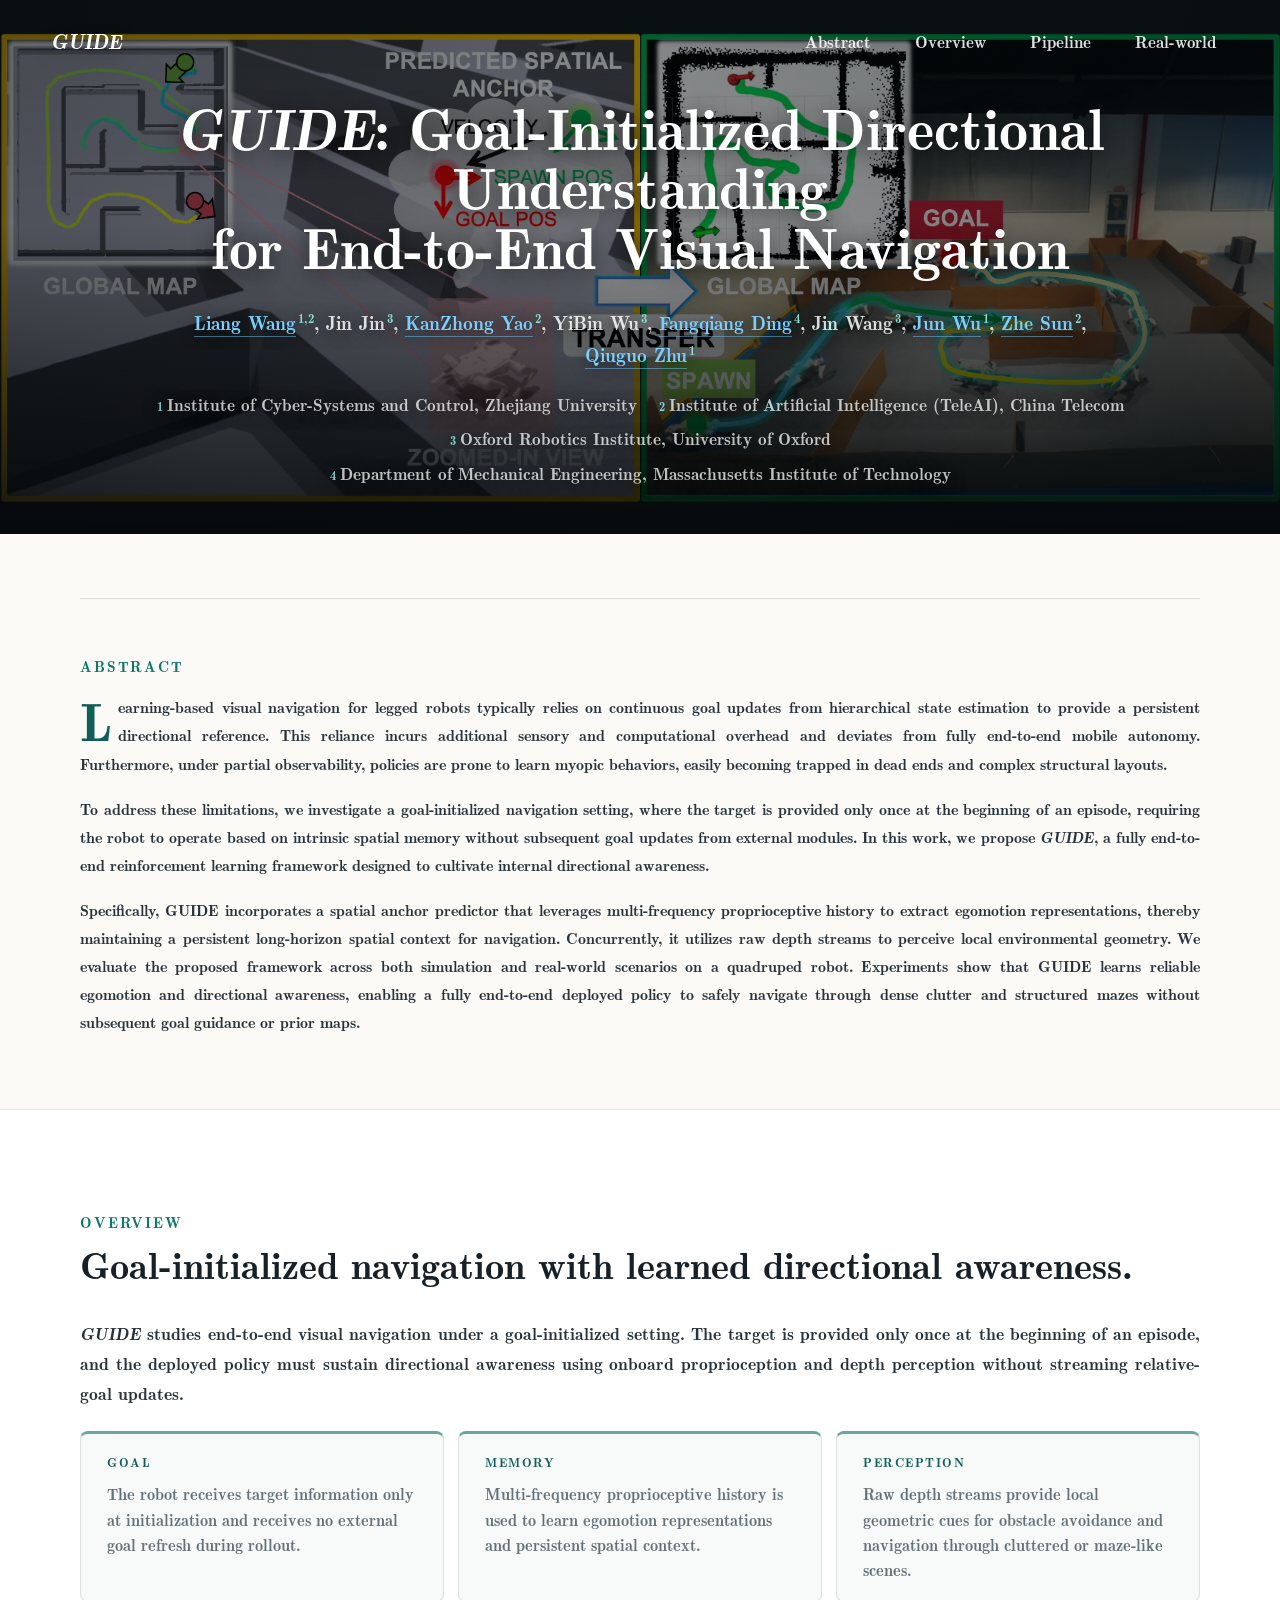
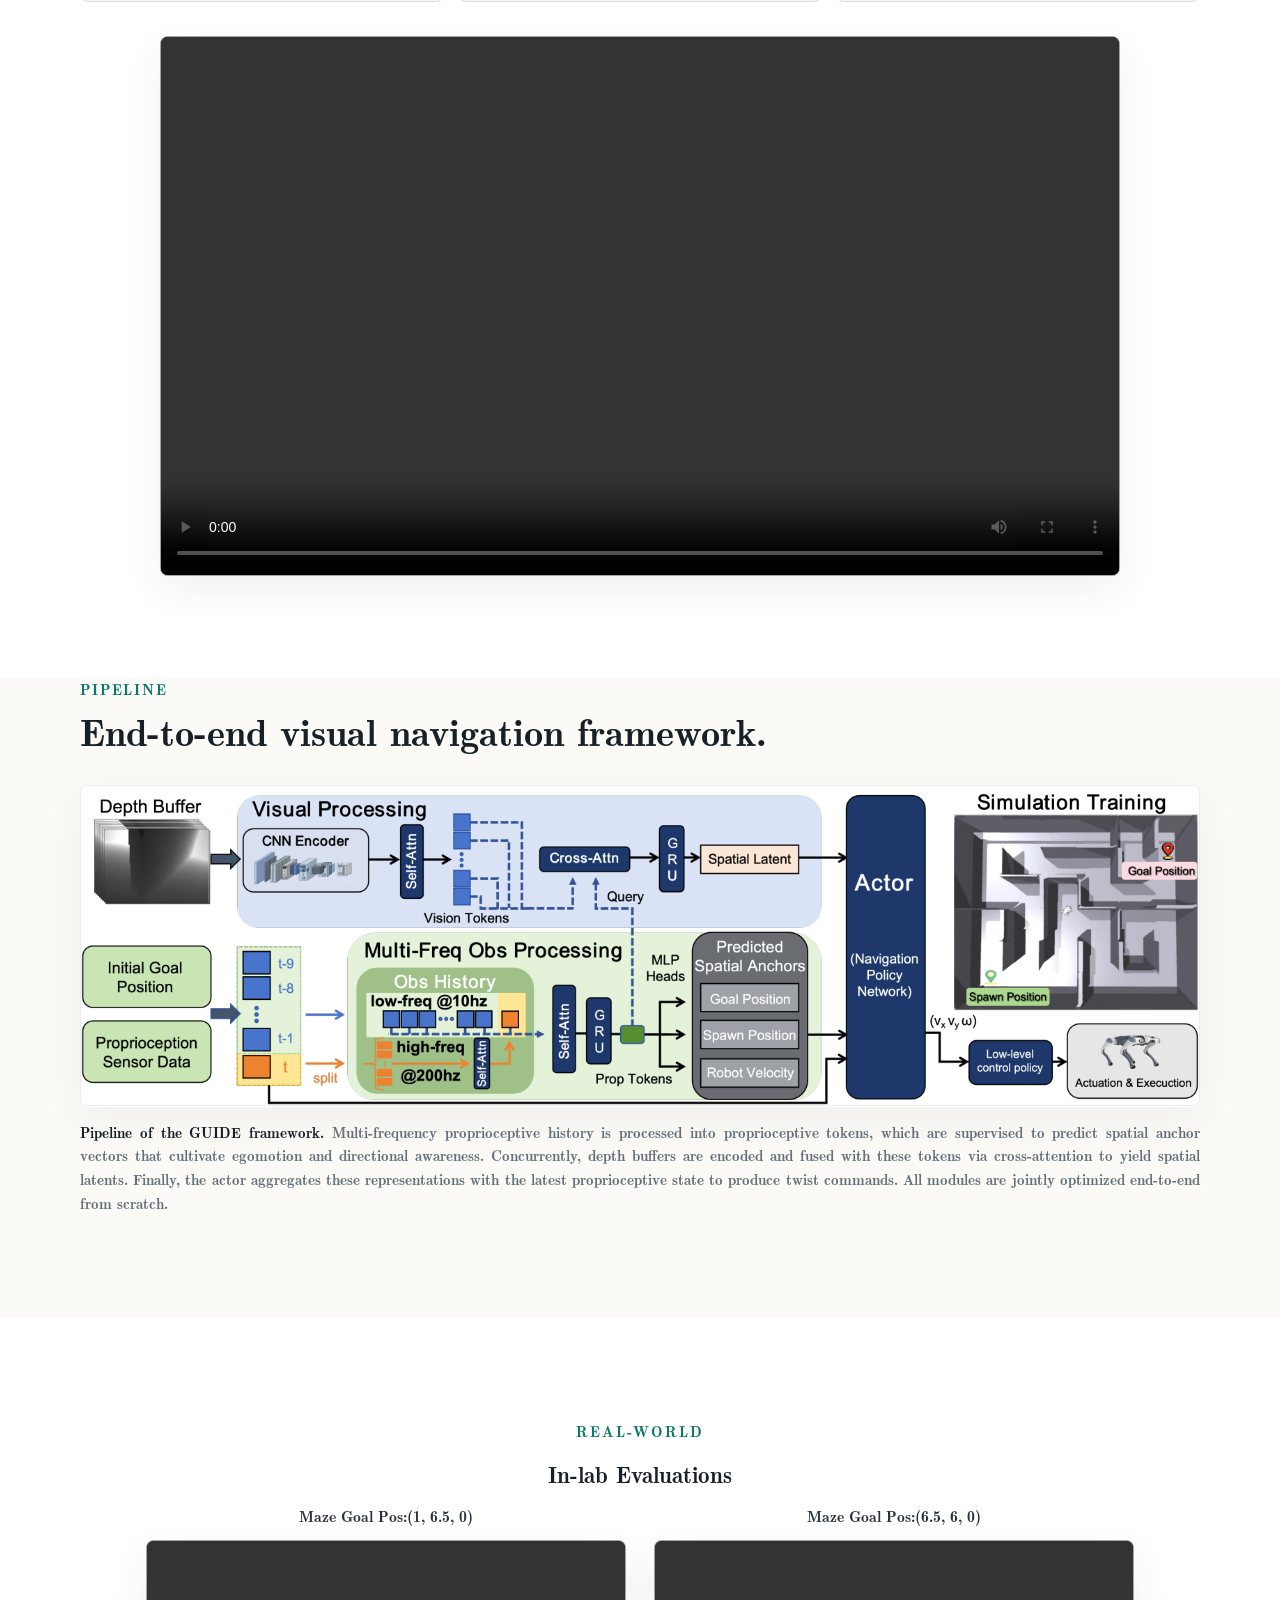
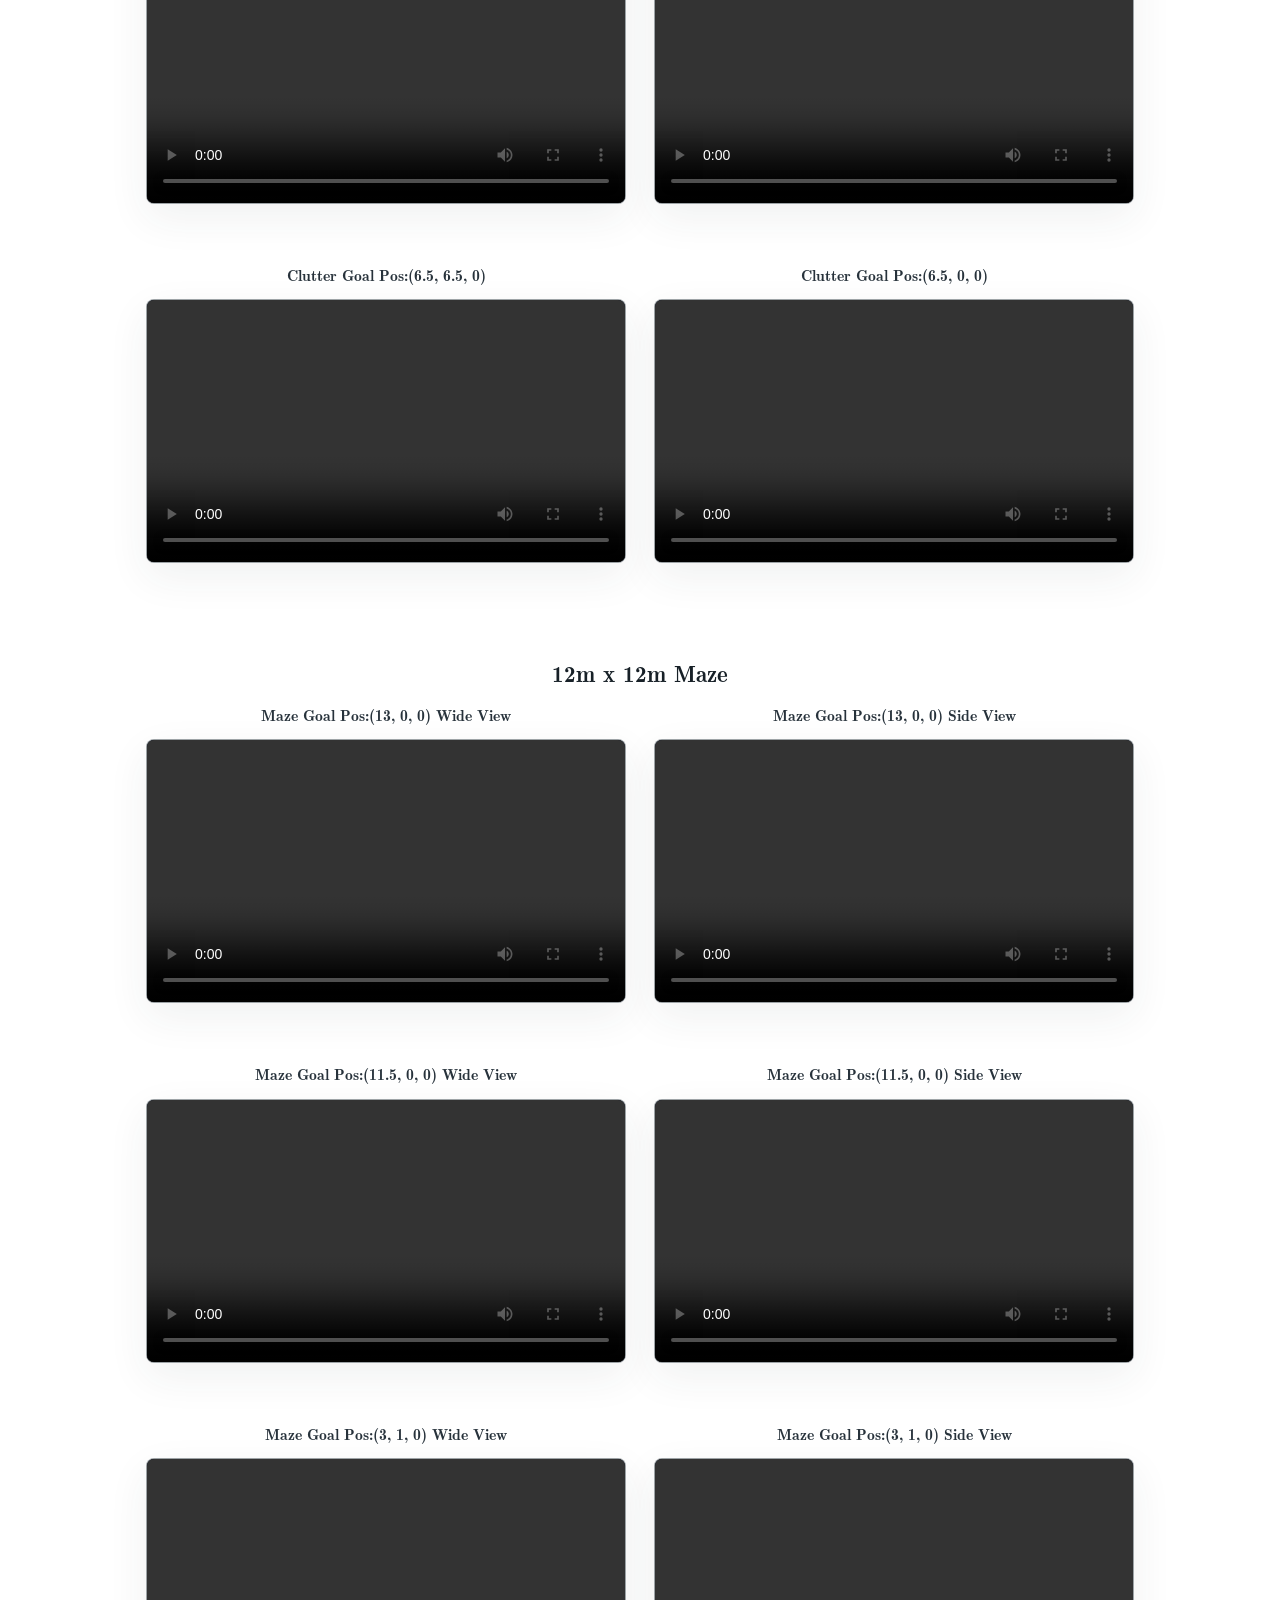
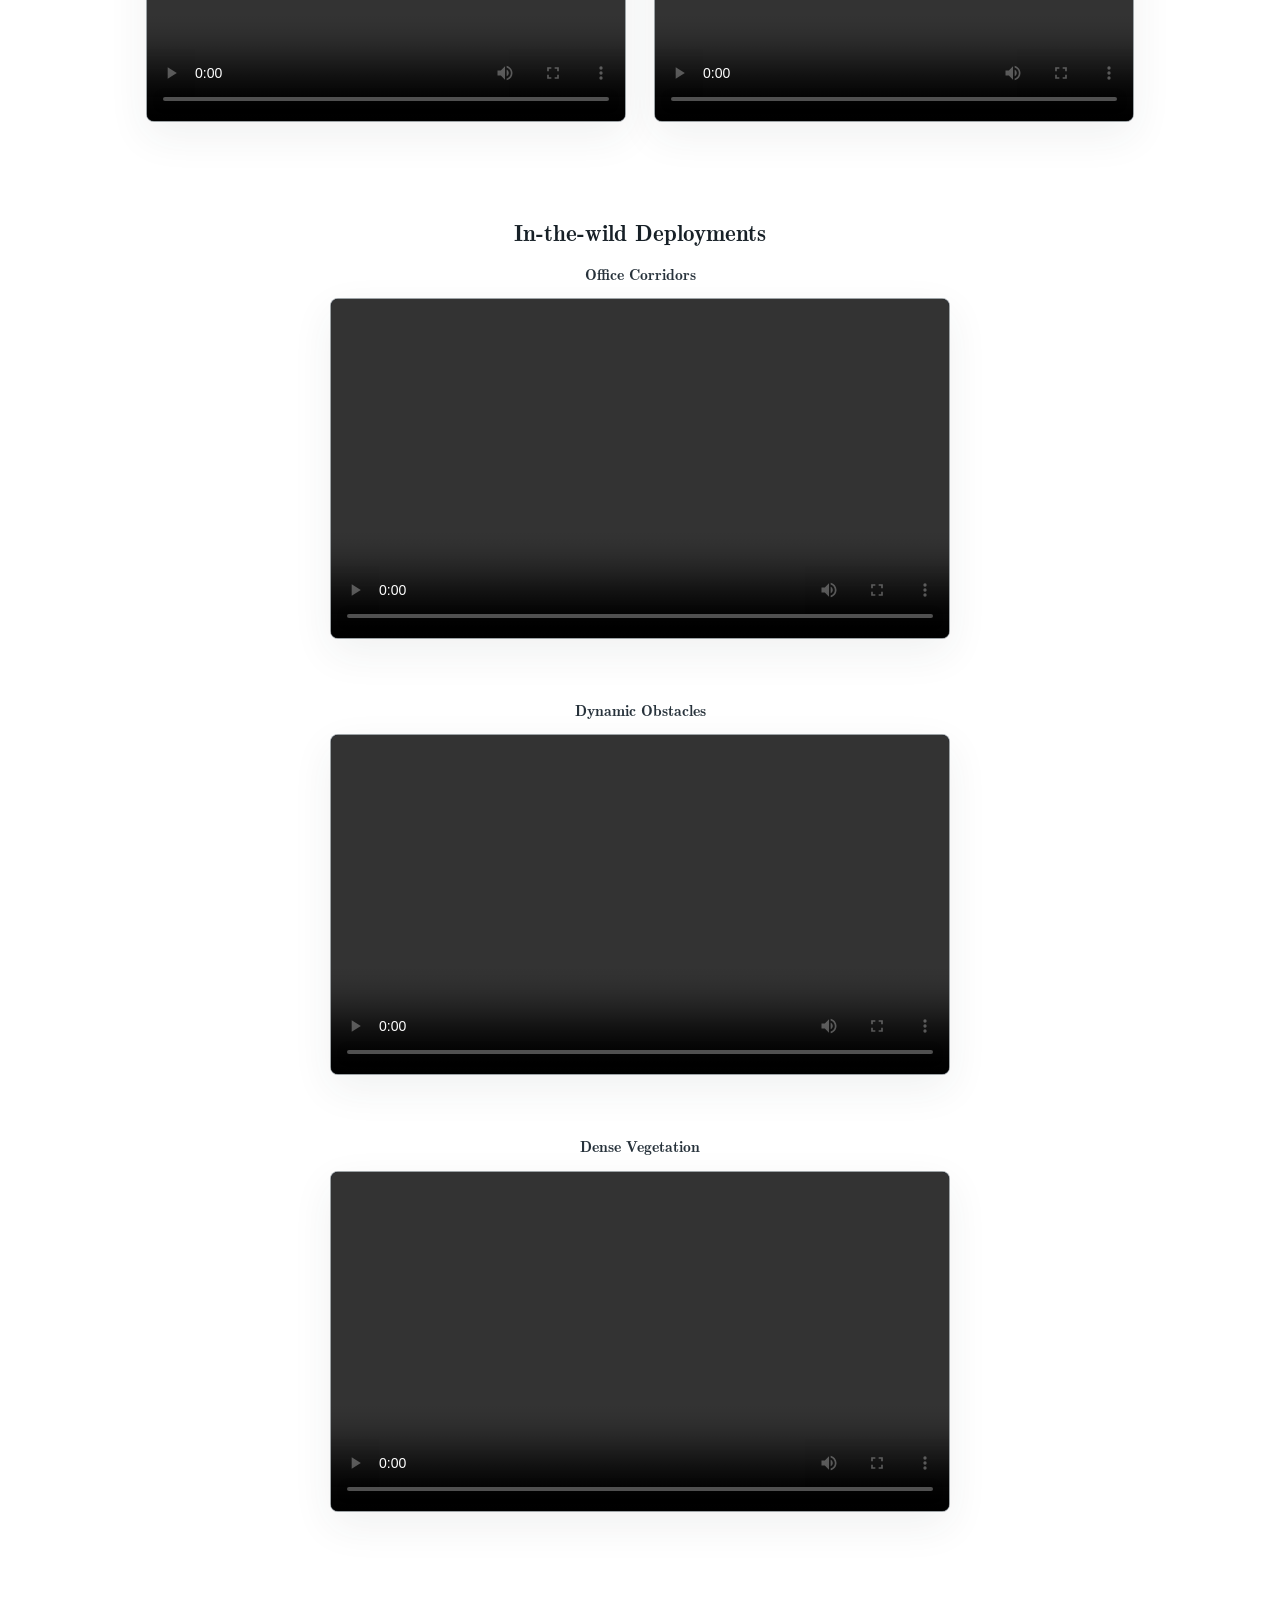
==== commit 6e4f1337: "add vedios" ====
--- a/index.html
+++ b/index.html
@@ -32,7 +32,7 @@
         <a href="index.html#abstract">Abstract</a>
         <a href="index.html#overview">Overview</a>
         <a href="index.html#pipeline">Pipeline</a>
-        <a href="index.html#simulation">Simulation</a>
+        <!-- <a href="index.html#simulation">Simulation</a> -->
         <a href="index.html#real-world">Real-world</a>
       </nav>
     </header>
@@ -153,6 +153,13 @@
             </p>
           </article>
         </div>
+        <figure class="overview-video">
+          <div class="overview-video-frame">
+            <video controls playsinline preload="metadata">
+              <source src="public/assets/videos/overview_1.mp4" type="video/mp4" />
+            </video>
+          </div>
+        </figure>
       </section>
 
       <section class="section figure-section" id="pipeline">
@@ -179,7 +186,7 @@
         </figure>
       </section>
 
-      <section class="section method-section pipeline-one-section" id="simulation">
+      <!-- <section class="section method-section pipeline-one-section" id="simulation">
         <div class="section-heading compact">
           <p class="kicker">Simulation</p>
           <h2>Simulation evaluations.</h2>
@@ -195,7 +202,7 @@
             videos after the final non-blind assets are ready.
           </p>
         </div>
-      </section>
+      </section> -->
 
       <section class="section results-section" id="real-world">
         <div class="section-heading compact">
--- a/src/styles.css
+++ b/src/styles.css
@@ -548,6 +548,7 @@
 .method-grid,
 .overview-copy,
 .overview-notes,
+.overview-video,
 .pipeline-figure,
 .results-grid,
 .deployment-list,
@@ -898,6 +899,30 @@
   color: var(--muted);
   font-size: clamp(1.02rem, 1.1vw, 1.1rem);
   line-height: 1.55;
+}
+
+.overview-video {
+  width: min(960px, 100%);
+  margin-top: clamp(22px, 3vw, 34px);
+  margin-bottom: 0;
+}
+
+.overview-video-frame {
+  width: 100%;
+  aspect-ratio: 16 / 9;
+  overflow: hidden;
+  border: 1px solid rgba(217, 223, 220, 0.7);
+  border-radius: 8px;
+  background: #111827;
+  box-shadow: 0 14px 42px rgba(39, 50, 59, 0.07);
+}
+
+.overview-video-frame video {
+  display: block;
+  width: 100%;
+  height: 100%;
+  object-fit: contain;
+  background: #111827;
 }
 
 .pipeline-figure {
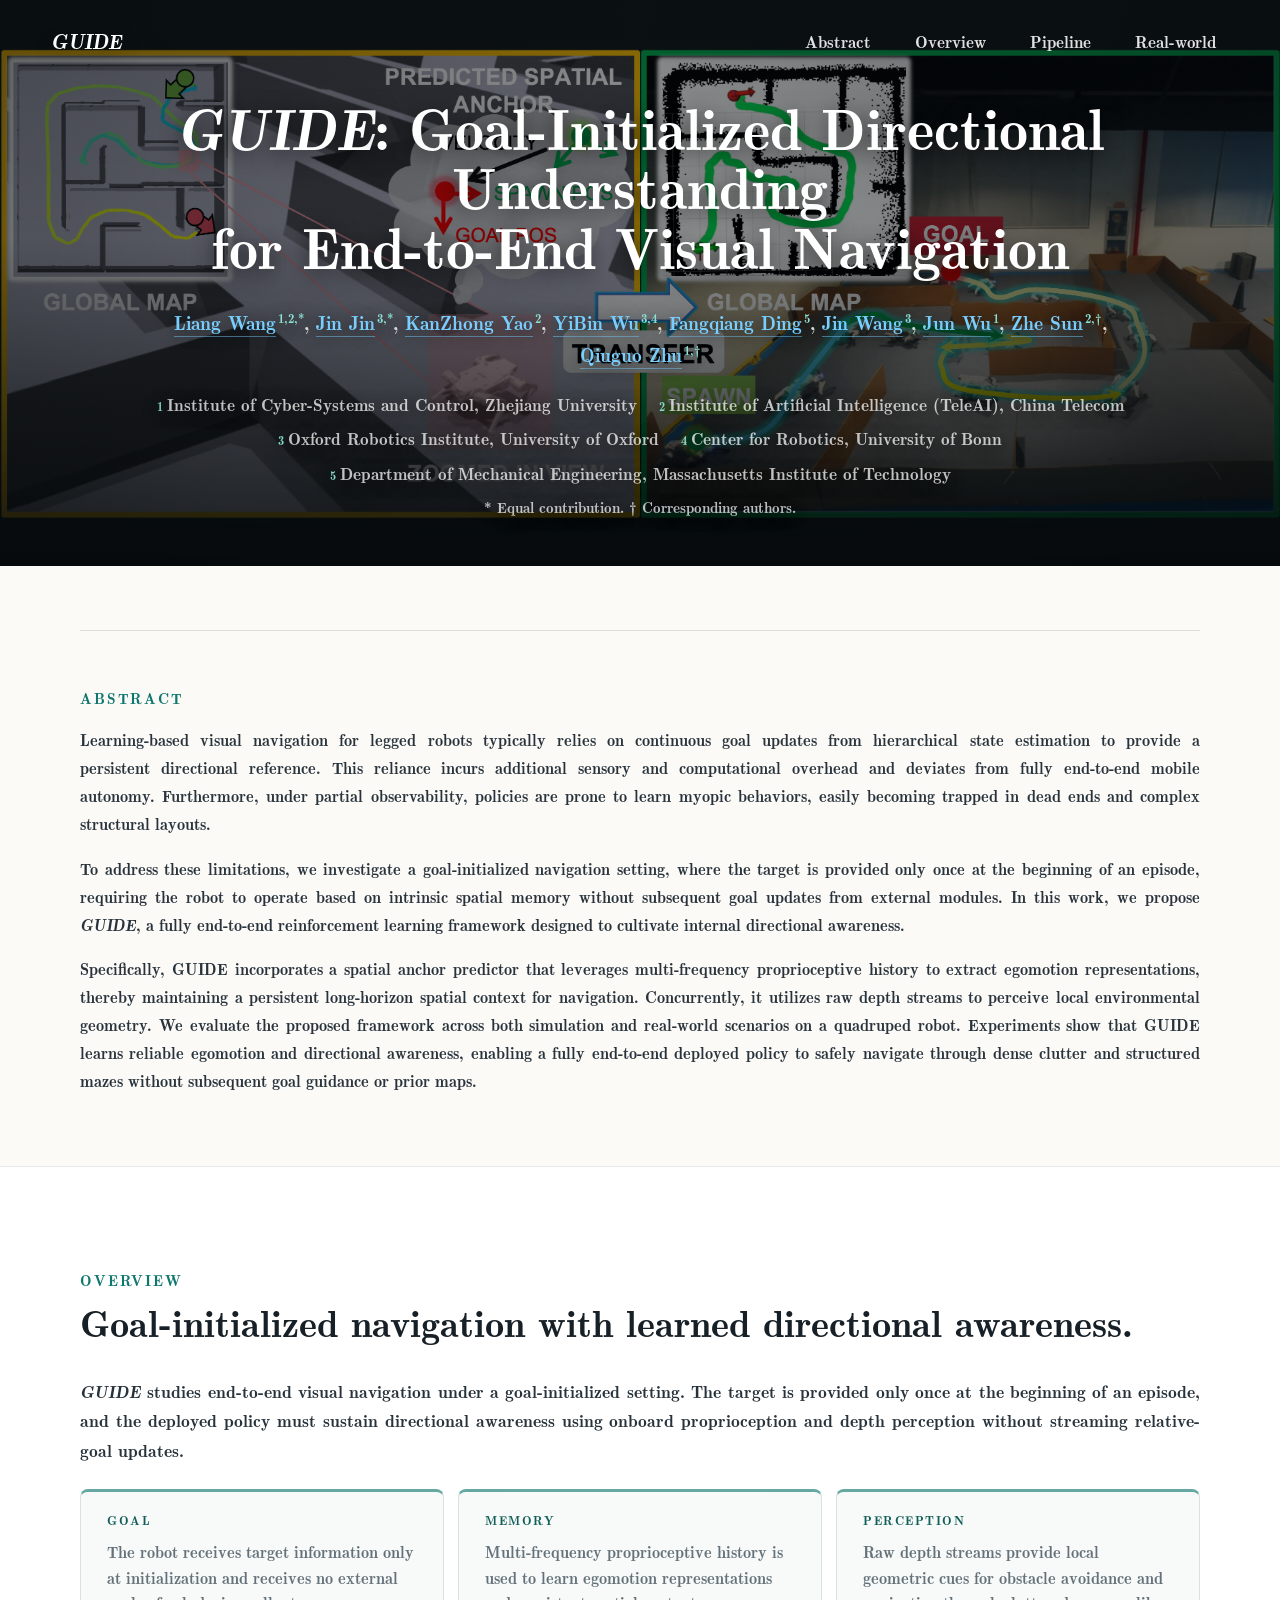
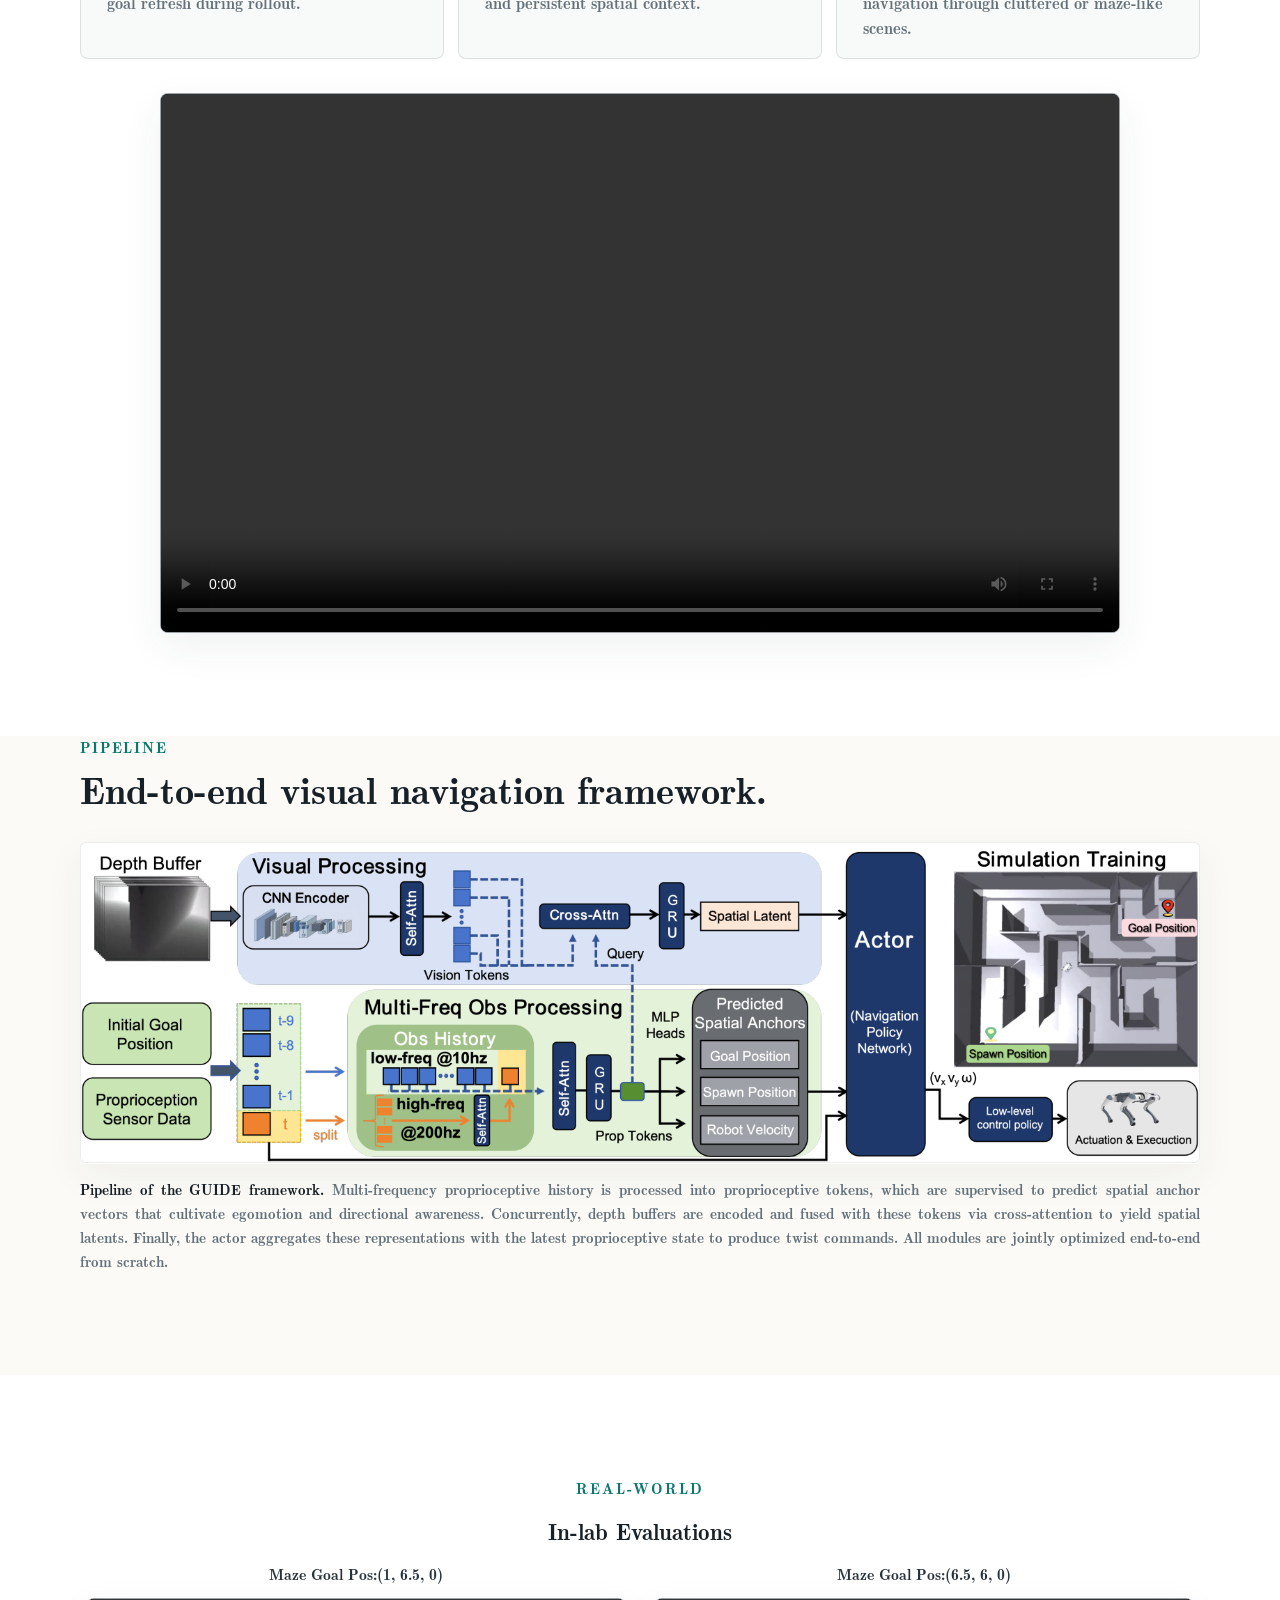
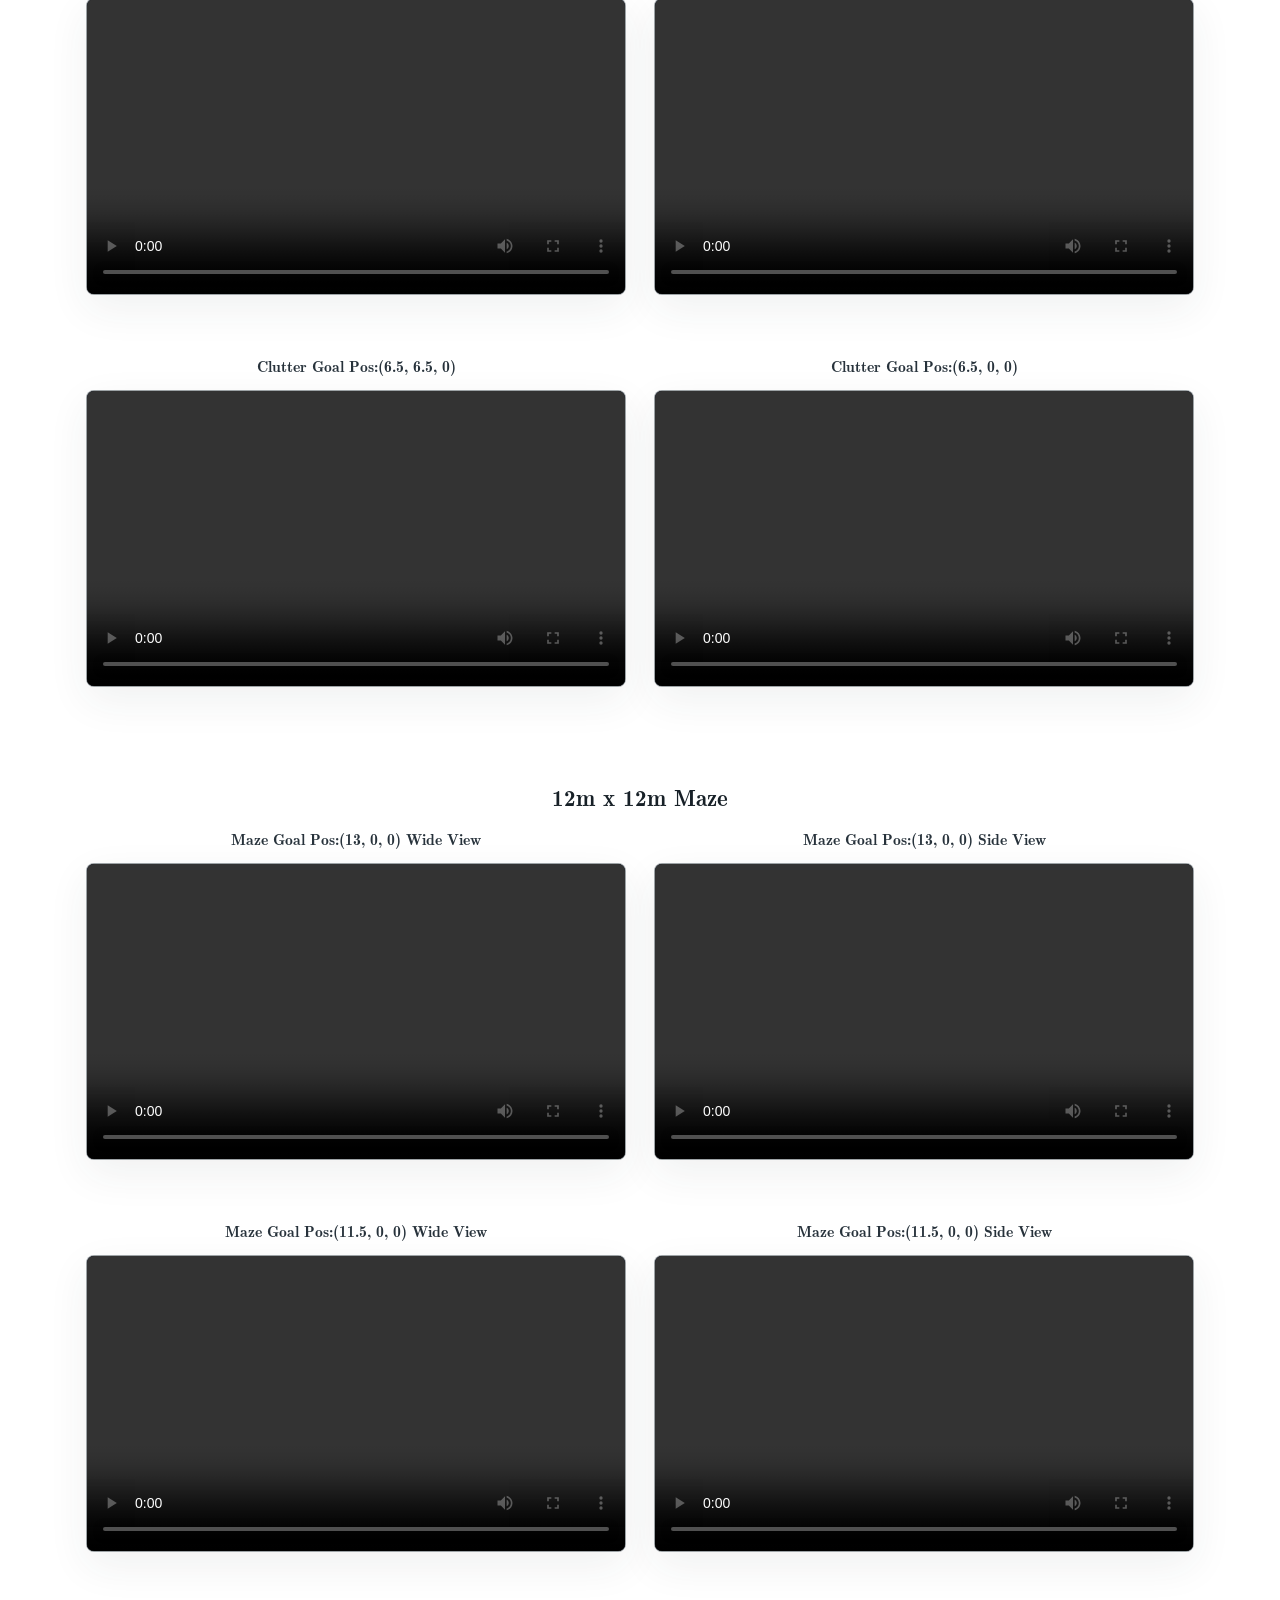
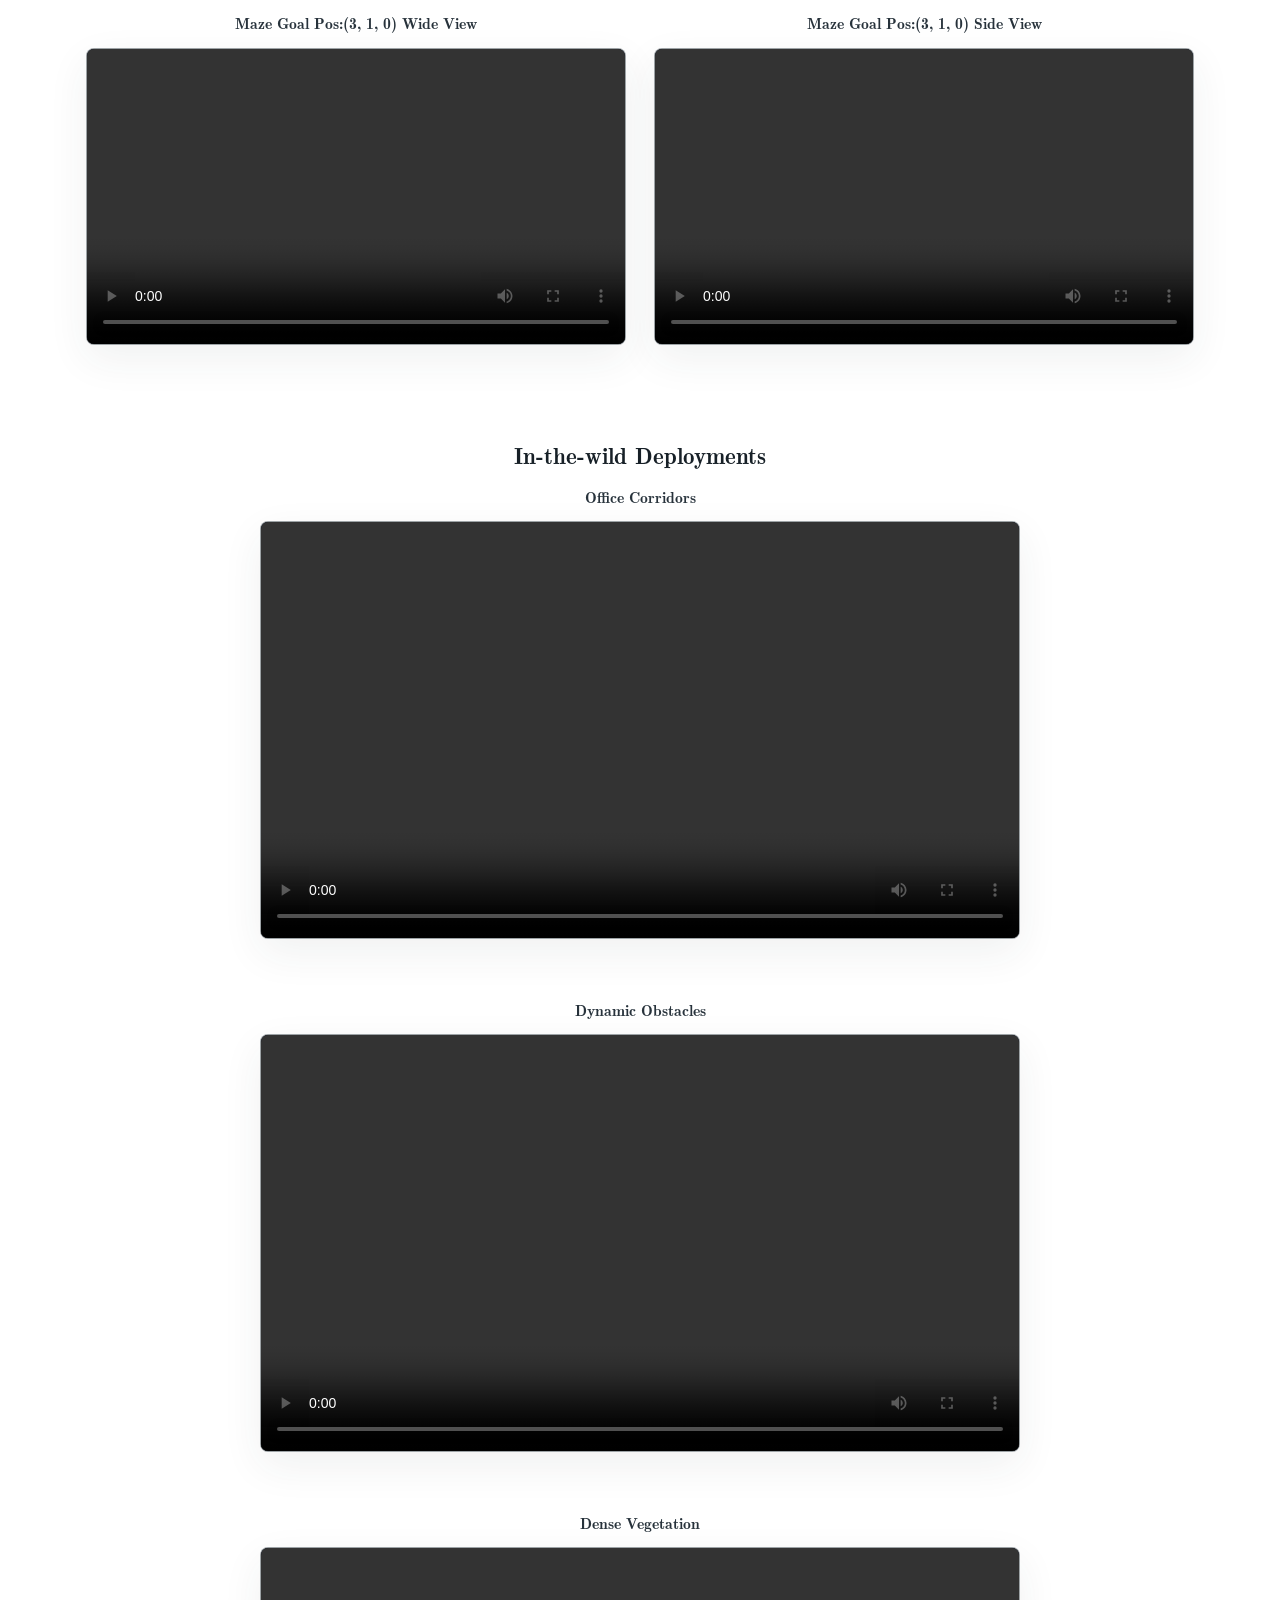
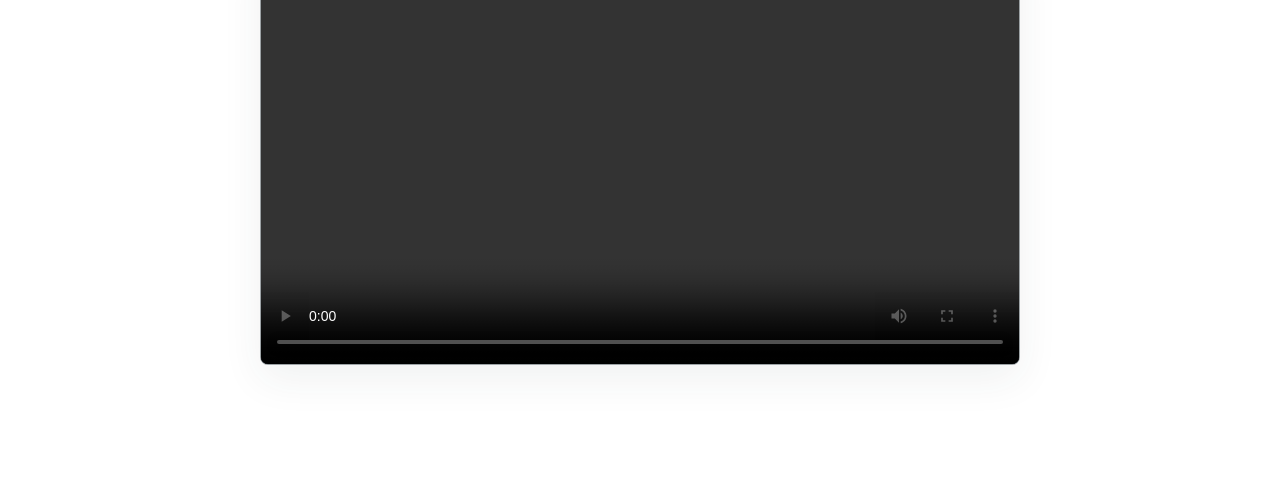
==== commit 485c8e46: "add" ====
--- a/index.html
+++ b/index.html
@@ -52,22 +52,24 @@
             <span class="title-line">for End-to-End Visual Navigation</span>
           </h1>
           <p class="authors">
-            <a href="https://myoooofall.github.io/" target="_blank" rel="noreferrer">Liang Wang</a><sup>1,2</sup>,
-            Jin Jin<sup>3</sup>,
+            <a href="https://myoooofall.github.io/" target="_blank" rel="noreferrer">Liang Wang</a><sup>1,2,*</sup>,
+            <a href="https://www.linkedin.com/in/jin-jin-551238196/" target="_blank" rel="noreferrer">Jin Jin</a><sup>3,*</sup>,
             <a href="https://drunkbot.github.io/" target="_blank" rel="noreferrer">KanZhong Yao</a><sup>2</sup>,
-            YiBin Wu<sup>3</sup>,
-            <a href="https://toytiny.github.io/" target="_blank" rel="noreferrer">Fangqiang Ding</a><sup>4</sup>,
-            Jin Wang<sup>3</sup>,
+            <a href="https://yibinwu.github.io/" target="_blank" rel="noreferrer">YiBin Wu</a><sup>3,4</sup>,
+            <a href="https://toytiny.github.io/" target="_blank" rel="noreferrer">Fangqiang Ding</a><sup>5</sup>,
+            <a href="https://jaywang724.github.io/wangjin" target="_blank" rel="noreferrer">Jin Wang</a><sup>3</sup>,
             <a href="https://person.zju.edu.cn/0094198" target="_blank" rel="noreferrer">Jun Wu</a><sup>1</sup>,
-            <a href="https://iopen.nwpu.edu.cn/info/1251/5226.htm" target="_blank" rel="noreferrer">Zhe Sun</a><sup>2</sup>,
-            <a href="https://person.zju.edu.cn/0011353" target="_blank" rel="noreferrer">Qiuguo Zhu</a><sup>1</sup>
+            <a href="https://iopen.nwpu.edu.cn/info/1251/5226.htm" target="_blank" rel="noreferrer">Zhe Sun</a><sup>2,&dagger;</sup>,
+            <a href="https://person.zju.edu.cn/0011353" target="_blank" rel="noreferrer">Qiuguo Zhu</a><sup>1,&dagger;</sup>
           </p>
           <ol class="affiliations" aria-label="Author affiliations">
             <li><sup>1</sup> Institute of Cyber-Systems and Control, Zhejiang University</li>
             <li><sup>2</sup> Institute of Artificial Intelligence (TeleAI), China Telecom</li>
             <li><sup>3</sup> Oxford Robotics Institute, University of Oxford</li>
-            <li><sup>4</sup> Department of Mechanical Engineering, Massachusetts Institute of Technology</li>
+            <li><sup>4</sup> Center for Robotics, University of Bonn</li>
+            <li><sup>5</sup> Department of Mechanical Engineering, Massachusetts Institute of Technology</li>
           </ol>
+          <p class="author-notes">* Equal contribution. &dagger; Corresponding authors.</p>
         </div>
       </section>
 
--- a/src/styles.css
+++ b/src/styles.css
@@ -297,6 +297,16 @@
   vertical-align: super;
 }
 
+.author-notes {
+  width: min(980px, 100%);
+  margin: 10px auto 0;
+  color: rgba(255, 255, 255, 0.72);
+  font-size: clamp(0.86rem, 1.18vw, 0.98rem);
+  line-height: 1.45;
+  text-align: center;
+  text-shadow: 0 3px 16px rgba(0, 0, 0, 0.72);
+}
+
 .institution-logos {
   display: flex;
   flex-wrap: wrap;
@@ -527,6 +537,7 @@
 
   .authors,
   .affiliations,
+  .author-notes,
   .institution-logos,
   .publication-venue,
   .hero-actions {
@@ -699,26 +710,18 @@
   width: 100%;
   max-width: none;
   color: var(--ink-2);
-  font-size: clamp(1rem, 1.1vw, 1.1rem);
-  line-height: 1.76;
+  font-size: clamp(1.02rem, 1.08vw, 1.12rem);
+  line-height: 1.72;
+  font-weight: 500;
   text-wrap: pretty;
 }
 
 .abstract-copy p {
-  margin: 0 0 1.05em;
+  margin: 0 0 1em;
 }
 
 .abstract-copy p:last-child {
   margin-bottom: 0;
-}
-
-.abstract-copy p:first-child::first-letter {
-  float: left;
-  margin: 0.08em 0.12em 0.01em 0;
-  color: var(--teal-2);
-  font-size: clamp(3.3rem, 4.2vw, 4.4rem);
-  line-height: 0.78;
-  font-weight: 400;
 }
 
 .figure-section {
@@ -1223,12 +1226,12 @@
 }
 
 .deployment-grid.two-column {
-  grid-template-columns: repeat(2, minmax(0, 480px));
+  grid-template-columns: repeat(2, minmax(0, 540px));
 }
 
 .deployment-grid.single-column {
   grid-template-columns: minmax(0, 1fr);
-  width: min(620px, 100%);
+  width: min(760px, 100%);
   margin-left: auto;
   margin-right: auto;
 }
@@ -1816,7 +1819,7 @@
   }
 
   .deployment-grid.two-column {
-    grid-template-columns: minmax(0, 620px);
+    grid-template-columns: minmax(0, 760px);
     justify-content: center;
   }
 
@@ -1929,10 +1932,6 @@
     line-height: 1.68;
   }
 
-  .abstract-copy p:first-child::first-letter {
-    font-size: 3.7rem;
-  }
-
   .viewer-toolbar {
     align-items: stretch;
     flex-direction: column;
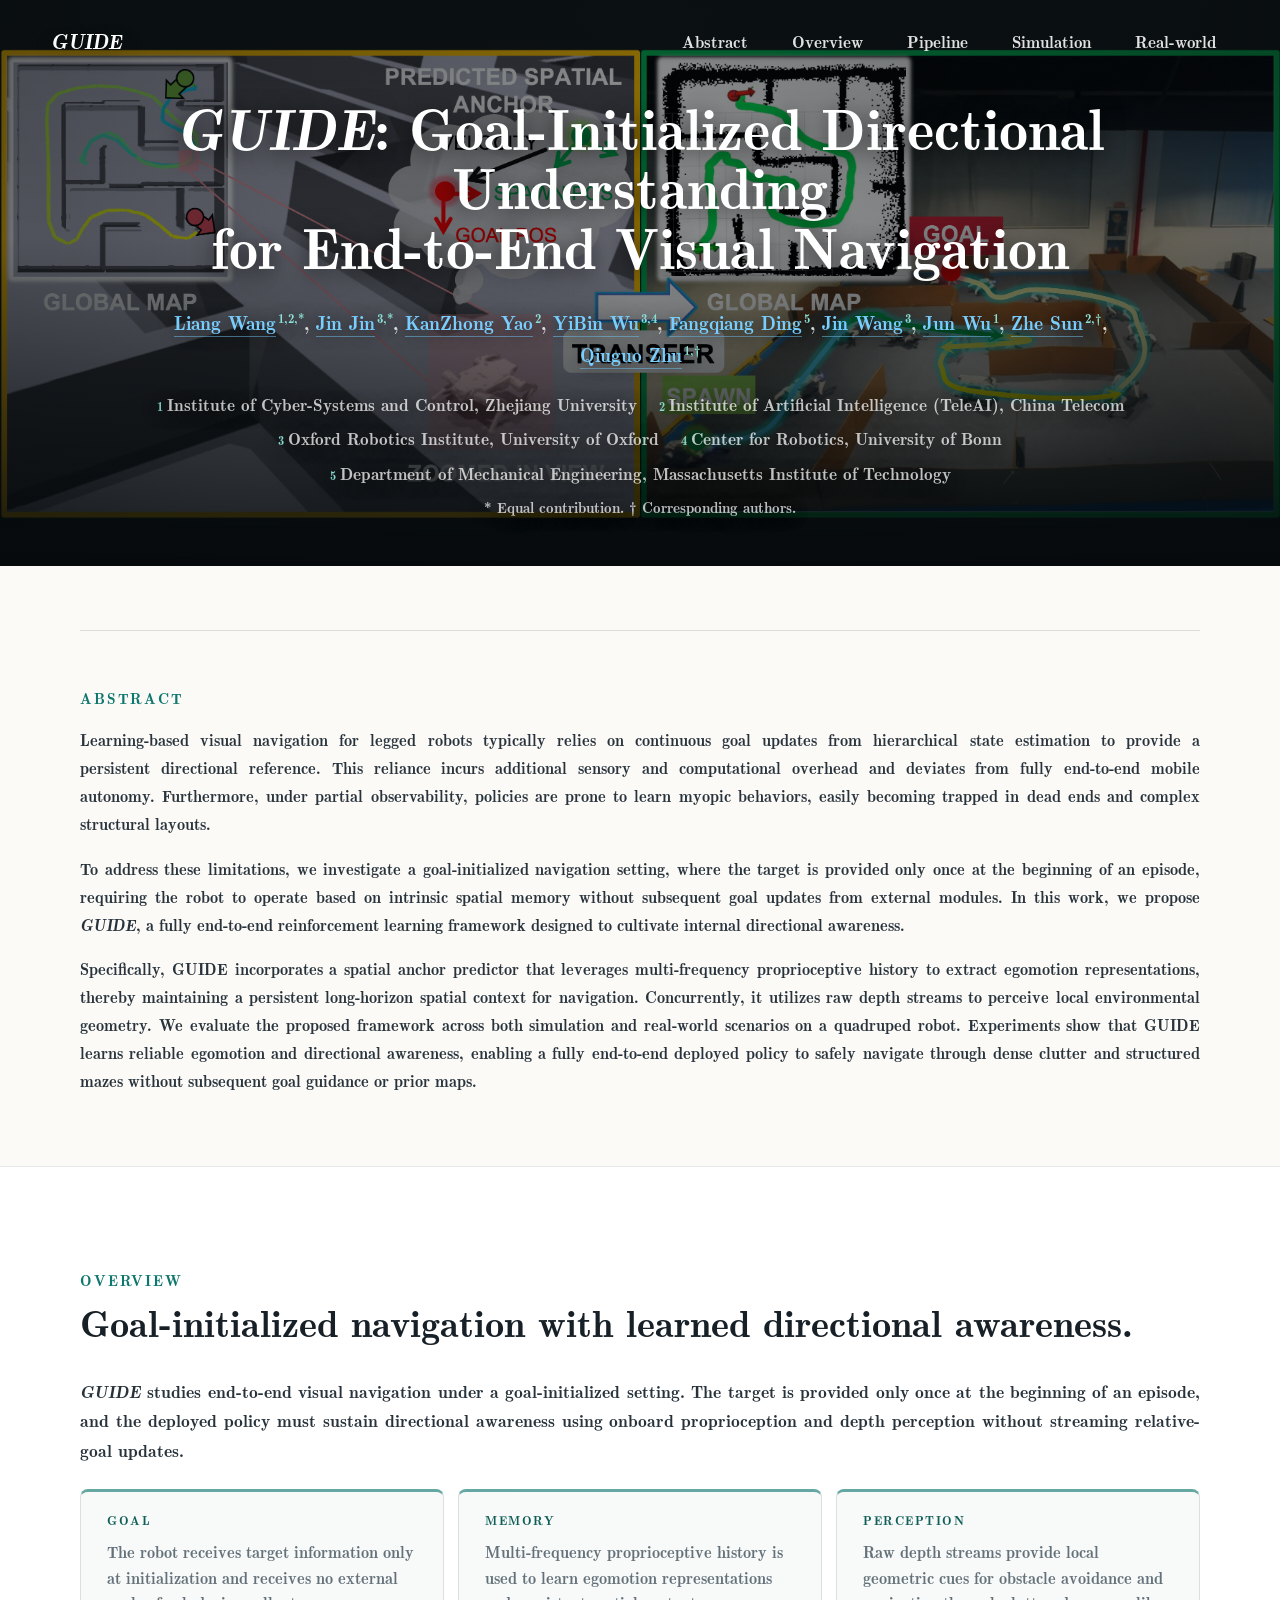
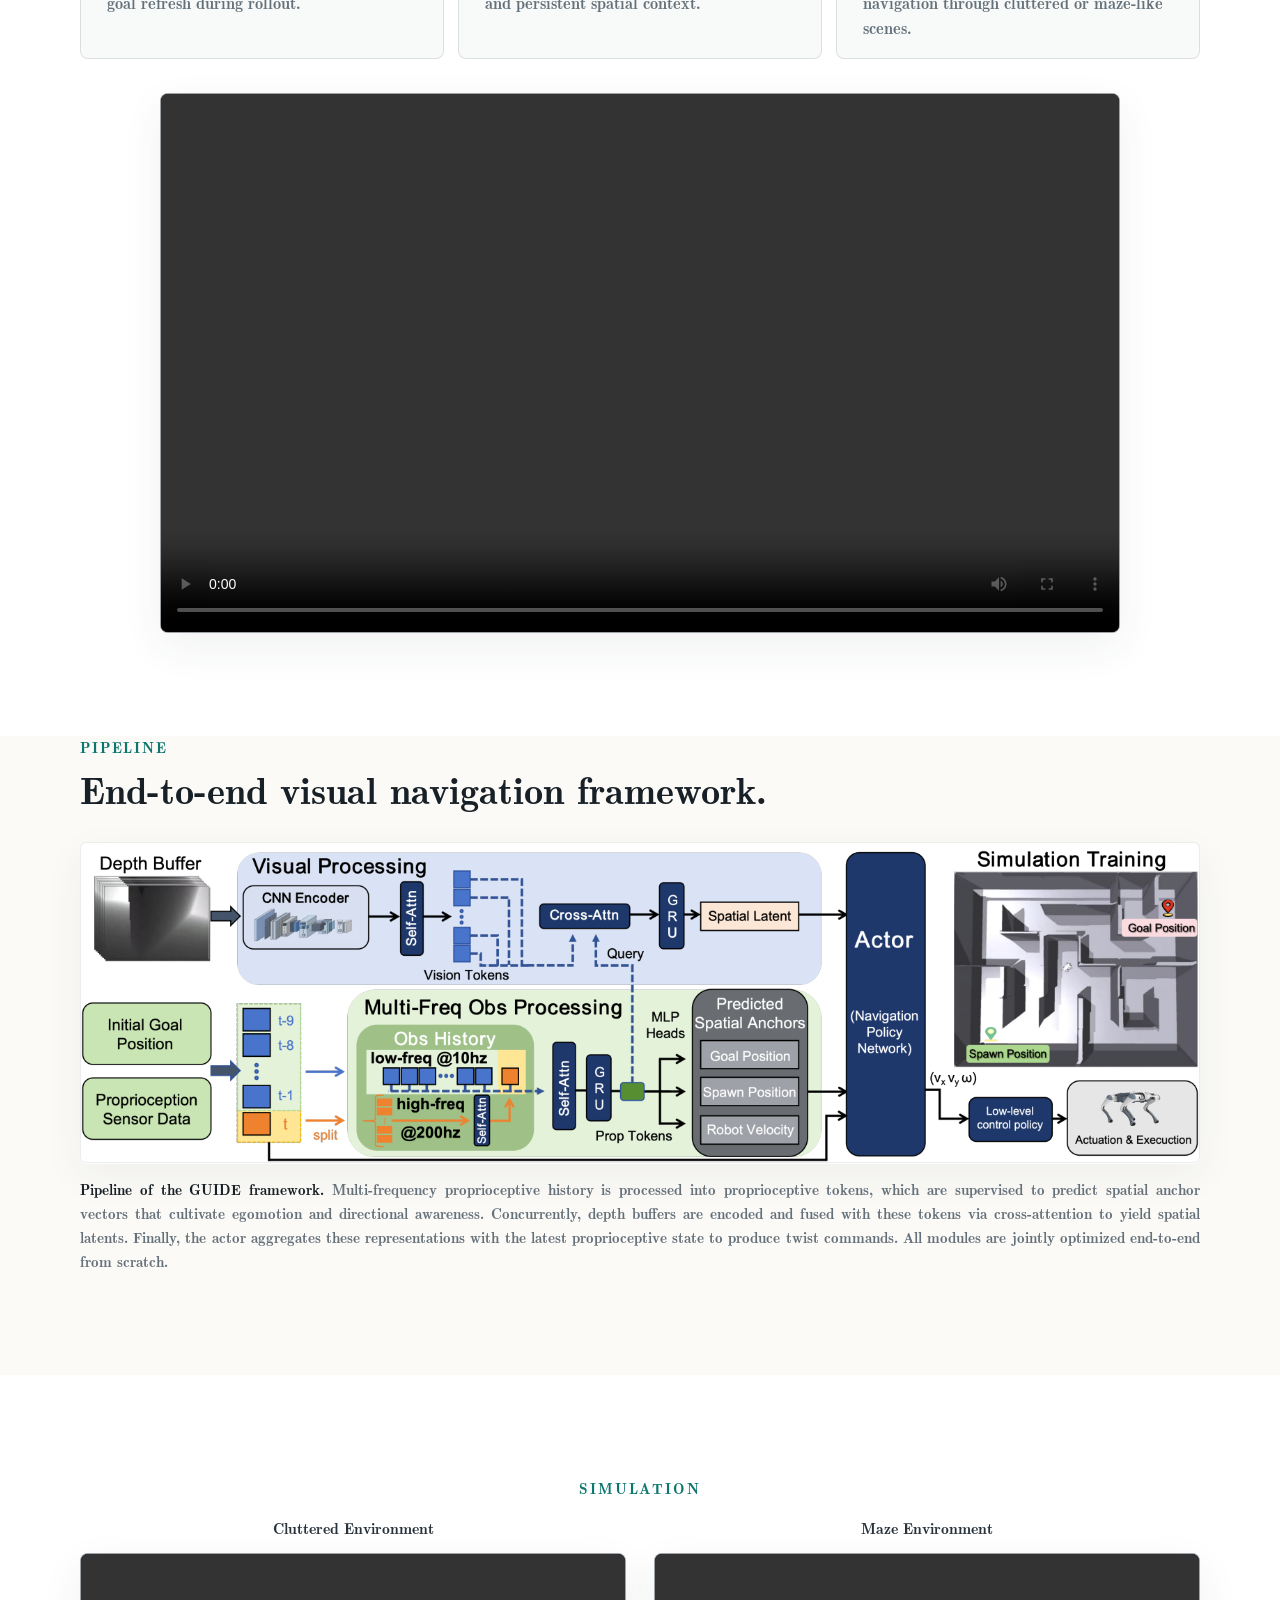
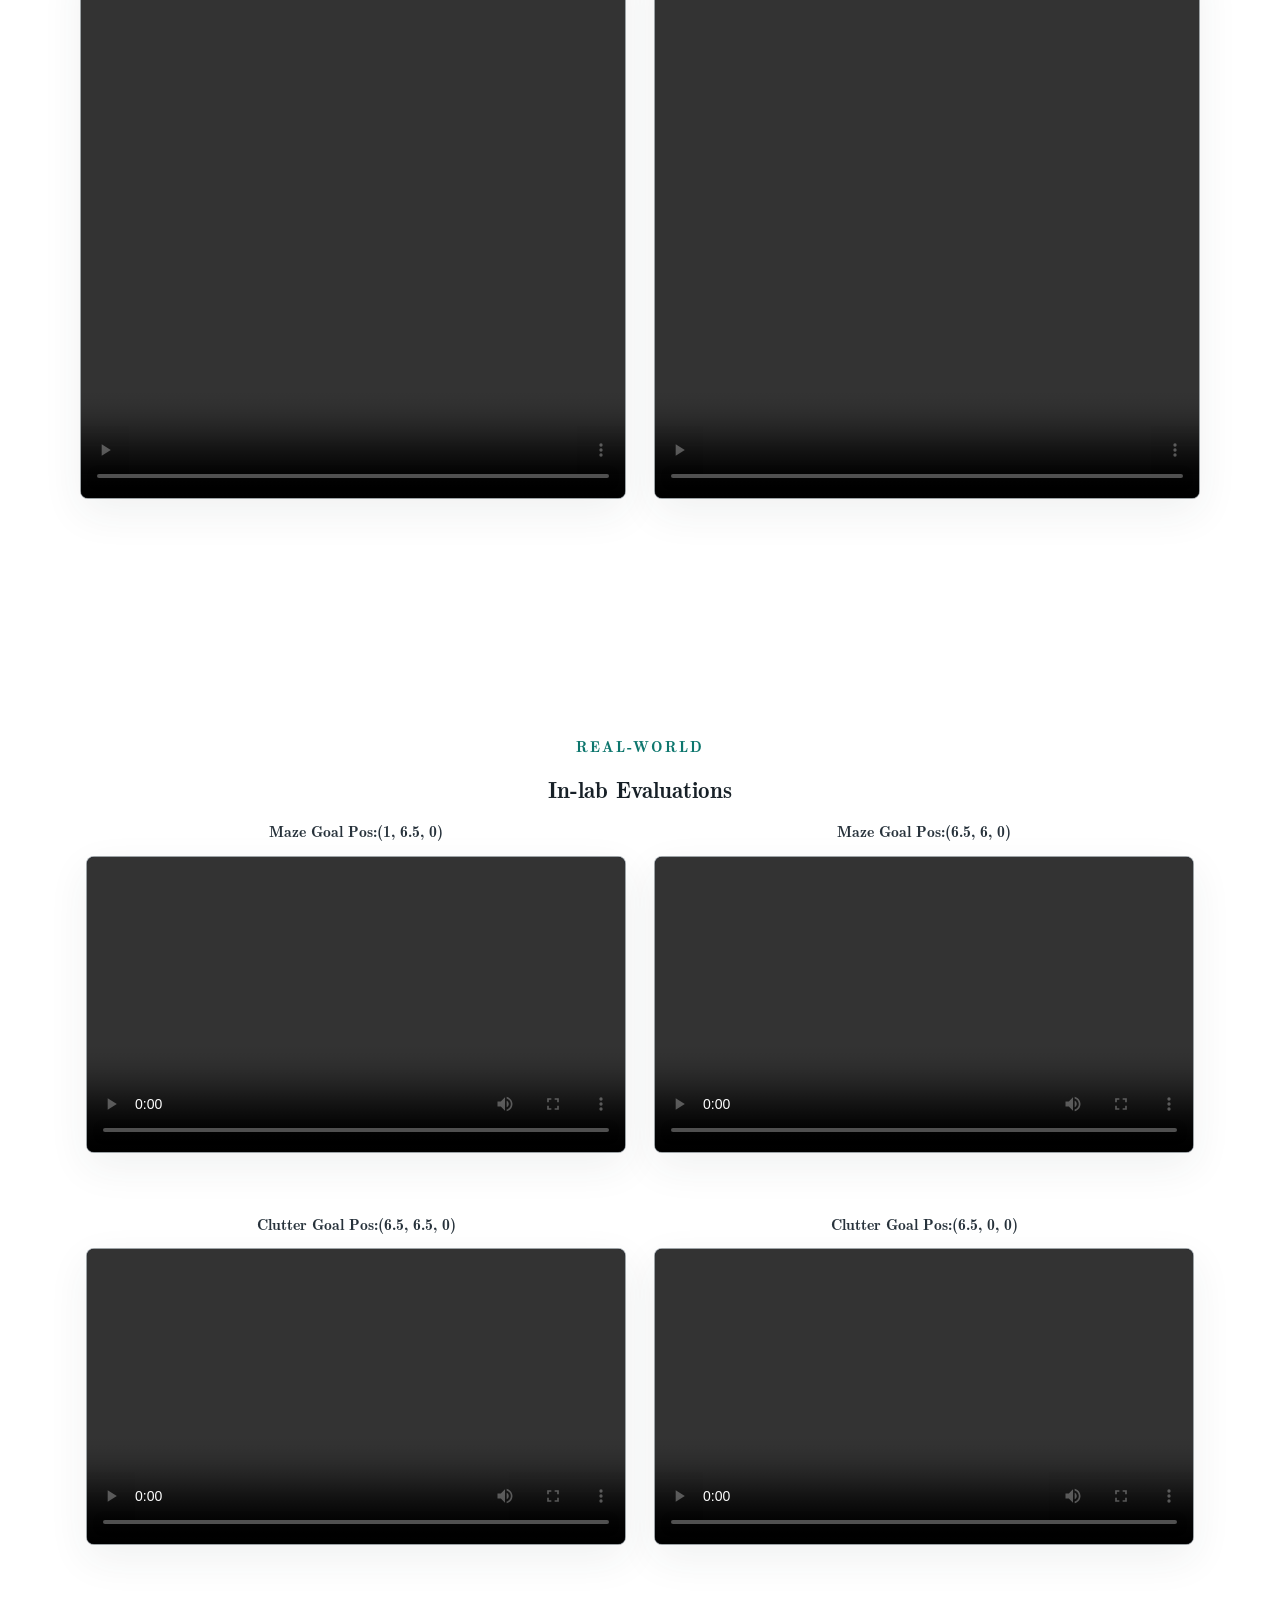
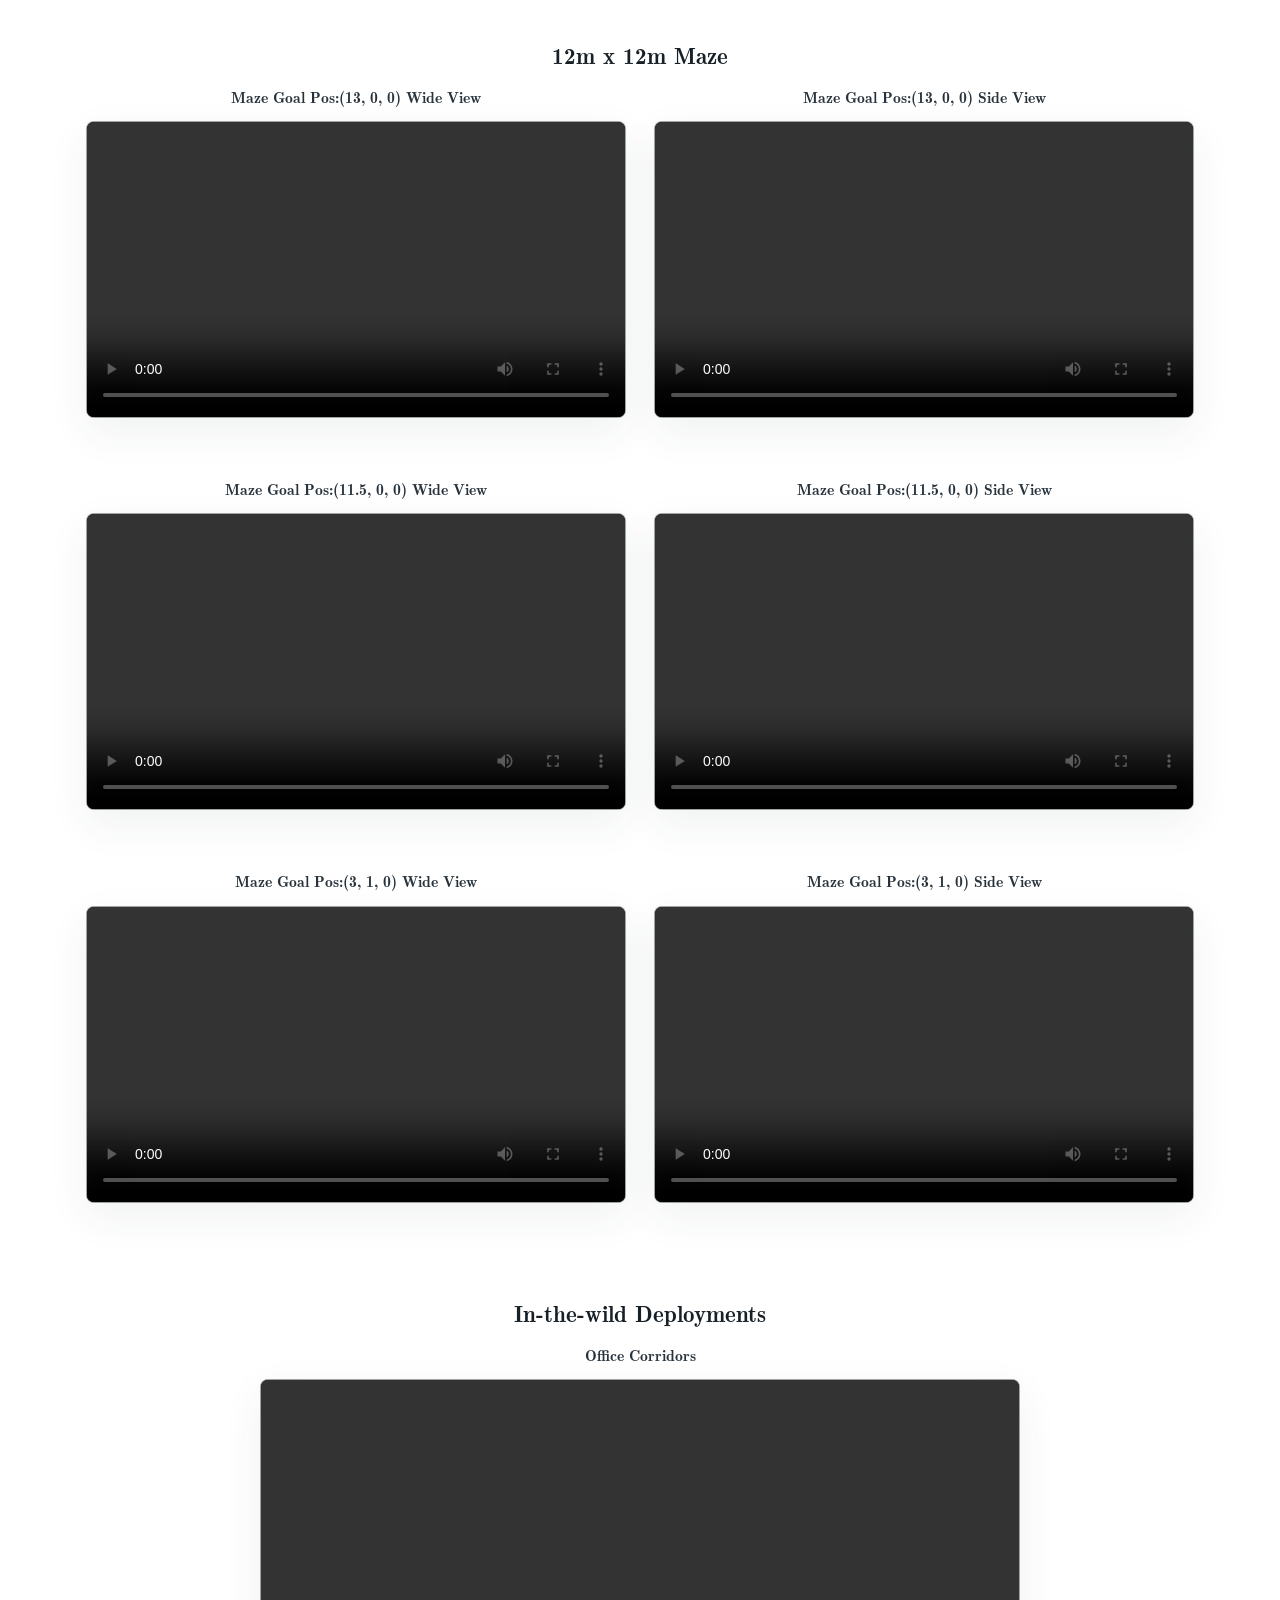
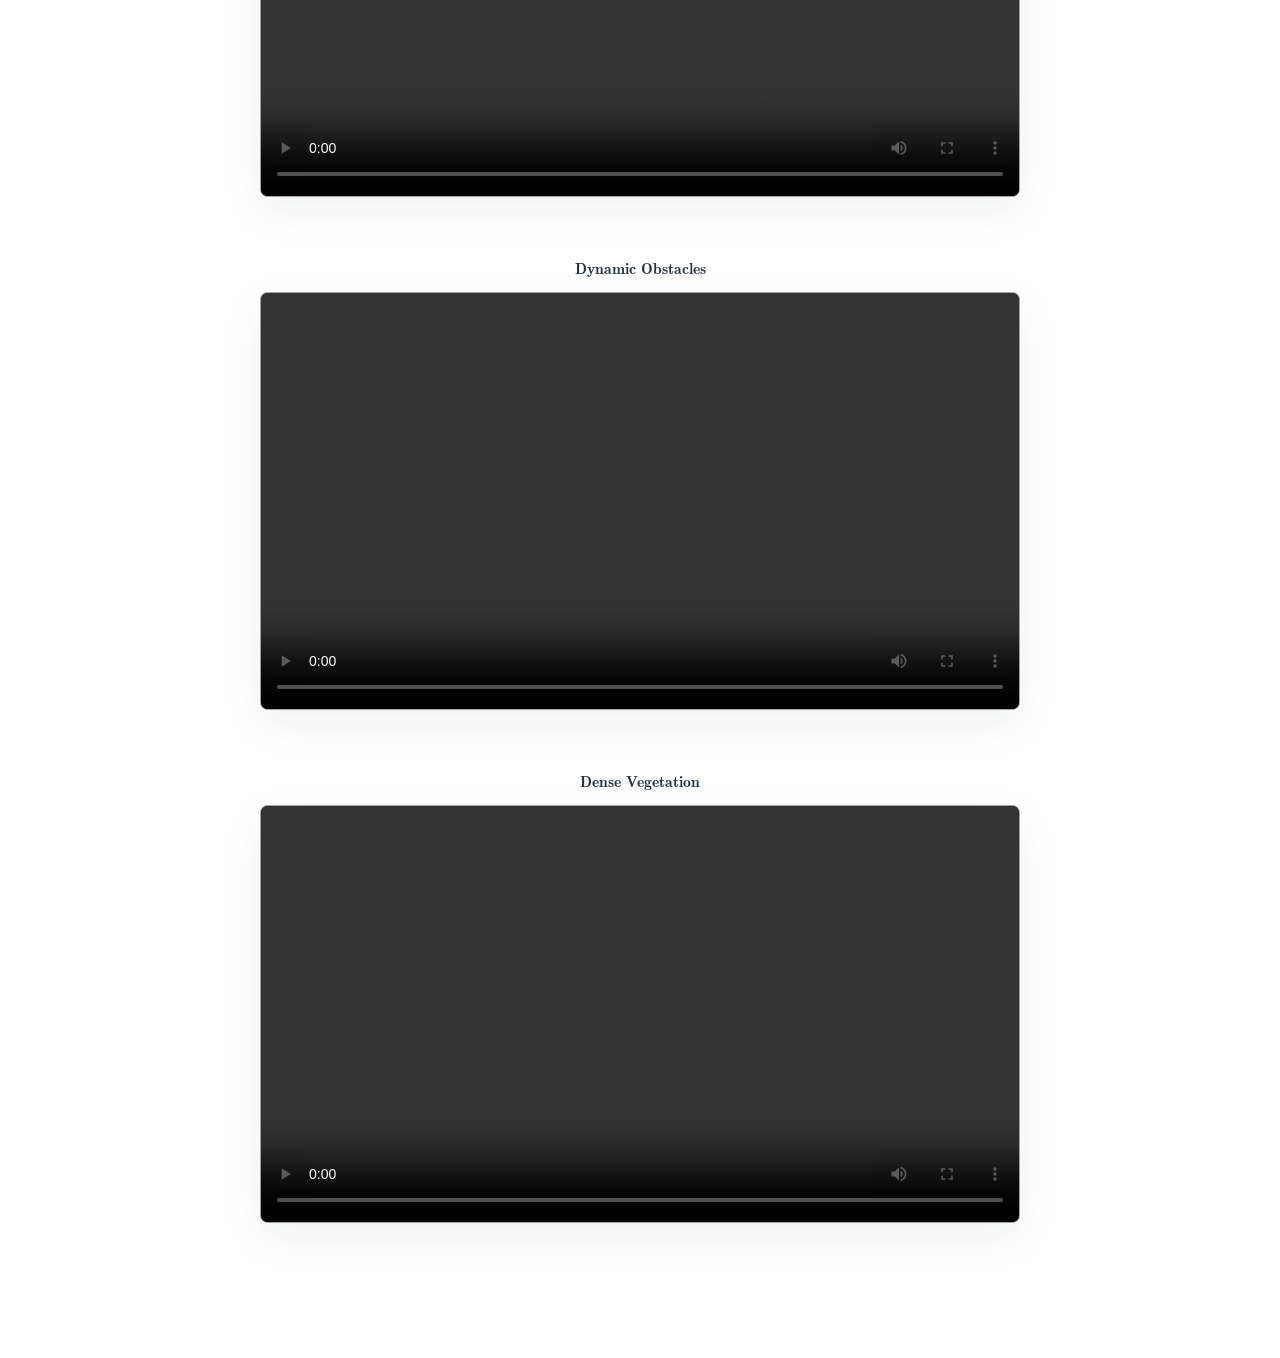
==== commit 3eb7695c: "add simu" ====
--- a/index.html
+++ b/index.html
@@ -32,7 +32,7 @@
         <a href="index.html#abstract">Abstract</a>
         <a href="index.html#overview">Overview</a>
         <a href="index.html#pipeline">Pipeline</a>
-        <!-- <a href="index.html#simulation">Simulation</a> -->
+        <a href="index.html#simulation">Simulation</a>
         <a href="index.html#real-world">Real-world</a>
       </nav>
     </header>
@@ -188,23 +188,35 @@
         </figure>
       </section>
 
-      <!-- <section class="section method-section pipeline-one-section" id="simulation">
+      <section class="section results-section simulation-section" id="simulation">
         <div class="section-heading compact">
           <p class="kicker">Simulation</p>
-          <h2>Simulation evaluations.</h2>
-        </div>
-        <div class="overview-copy overview-copy-secondary">
-          <p>
-            This section will present simulation benchmarks, ablations, and
-            qualitative rollouts for goal-initialized visual navigation in
-            cluttered and maze environments.
-          </p>
-          <p>
-            Placeholder content can be replaced with GUIDE figures, tables, or
-            videos after the final non-blind assets are ready.
-          </p>
-        </div>
-      </section> -->
+        </div>
+        <div class="deployment-list">
+          <article class="deployment-group">
+            <div class="deployment-grid two-column">
+              <figure class="deployment-video">
+                <h4>Cluttered Environment</h4>
+                <div class="deployment-video-frame">
+                  <video controls playsinline preload="metadata">
+                    <source src="public/assets/videos/web/sim_clutter.mp4" type="video/mp4" />
+                  </video>
+                </div>
+                <figcaption>&nbsp;</figcaption>
+              </figure>
+              <figure class="deployment-video">
+                <h4>Maze Environment</h4>
+                <div class="deployment-video-frame">
+                  <video controls playsinline preload="metadata">
+                    <source src="public/assets/videos/web/sim_maze.mp4" type="video/mp4" />
+                  </video>
+                </div>
+                <figcaption>&nbsp;</figcaption>
+              </figure>
+            </div>
+          </article>
+        </div>
+      </section>
 
       <section class="section results-section" id="real-world">
         <div class="section-heading compact">
--- a/src/styles.css
+++ b/src/styles.css
@@ -1276,6 +1276,18 @@
   font-size: clamp(0.9rem, 0.95vw, 0.98rem);
   line-height: 1.35;
   text-align: center;
+}
+
+.simulation-section .deployment-grid.two-column {
+  grid-template-columns: repeat(2, minmax(0, 560px));
+}
+
+.simulation-section .deployment-video-frame {
+  aspect-ratio: 1 / 1;
+}
+
+.simulation-section .deployment-video-frame video {
+  object-fit: contain;
 }
 
 .gallery-section {
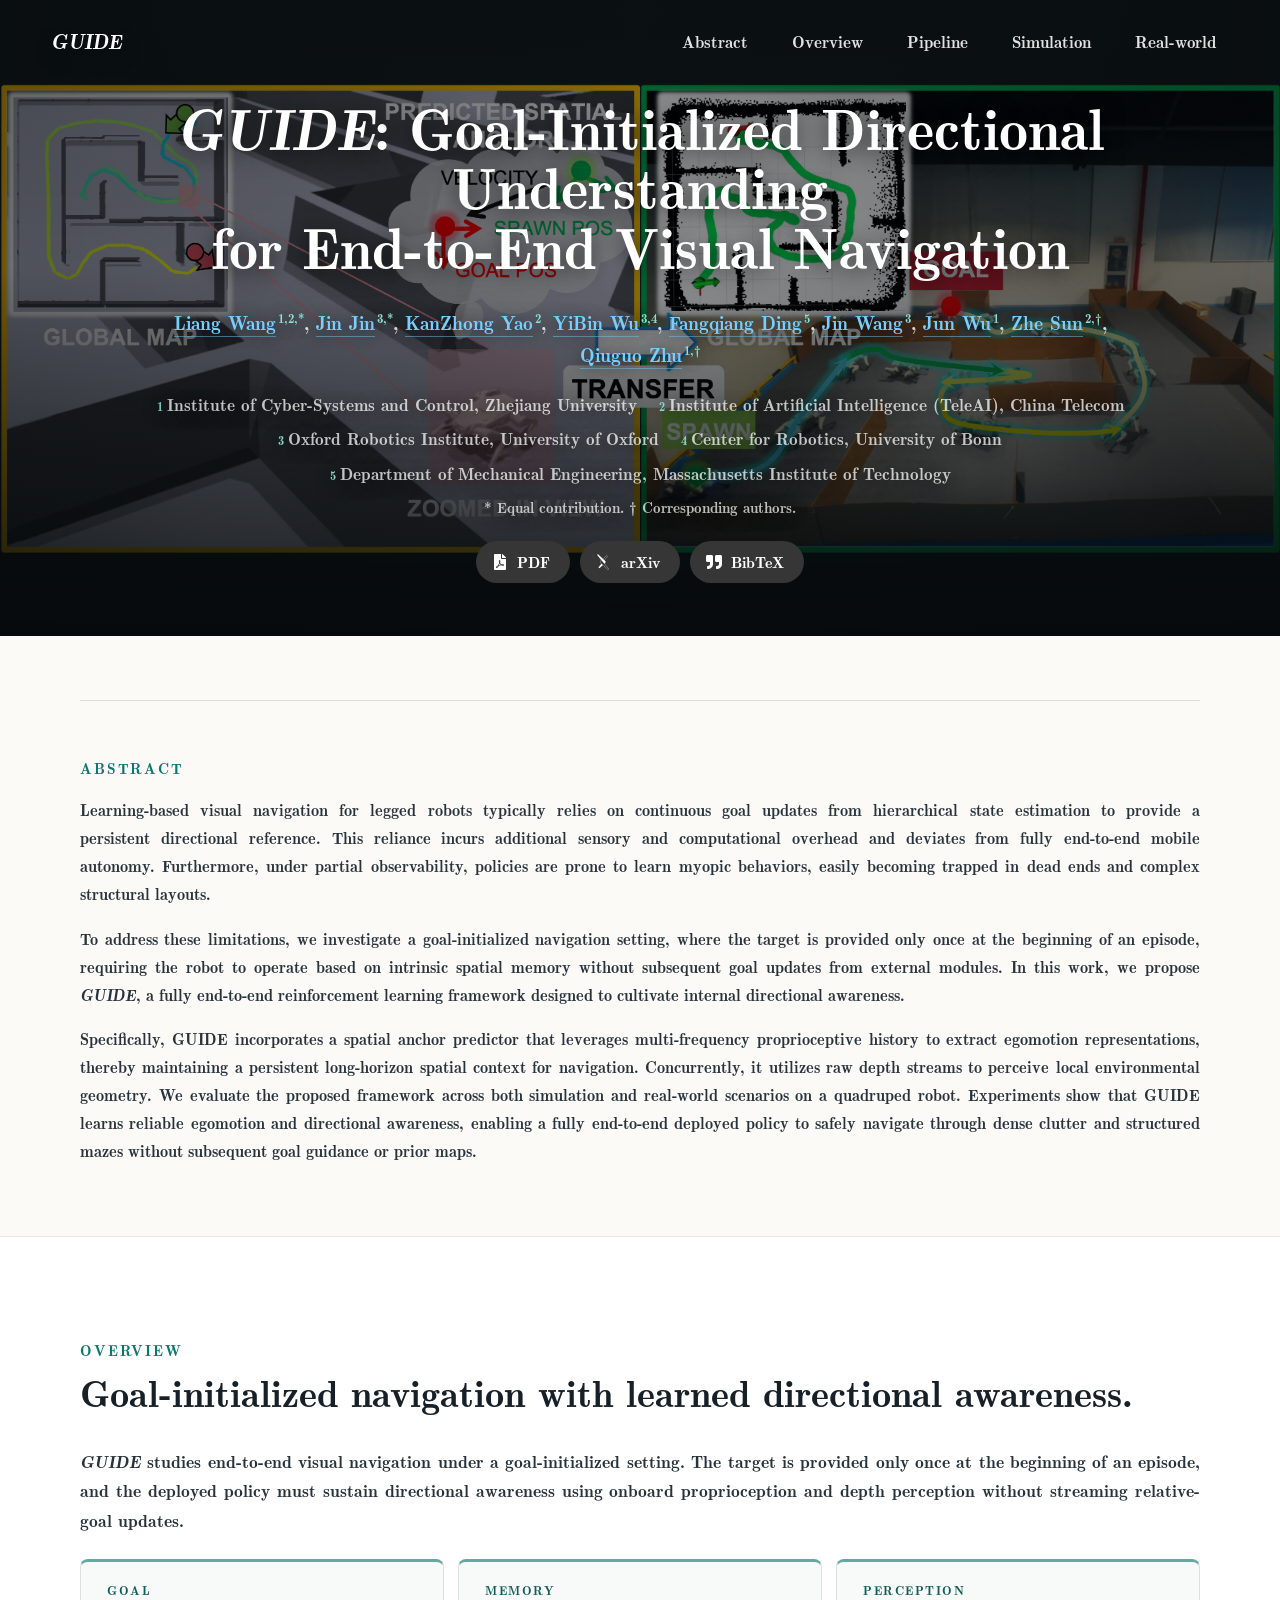
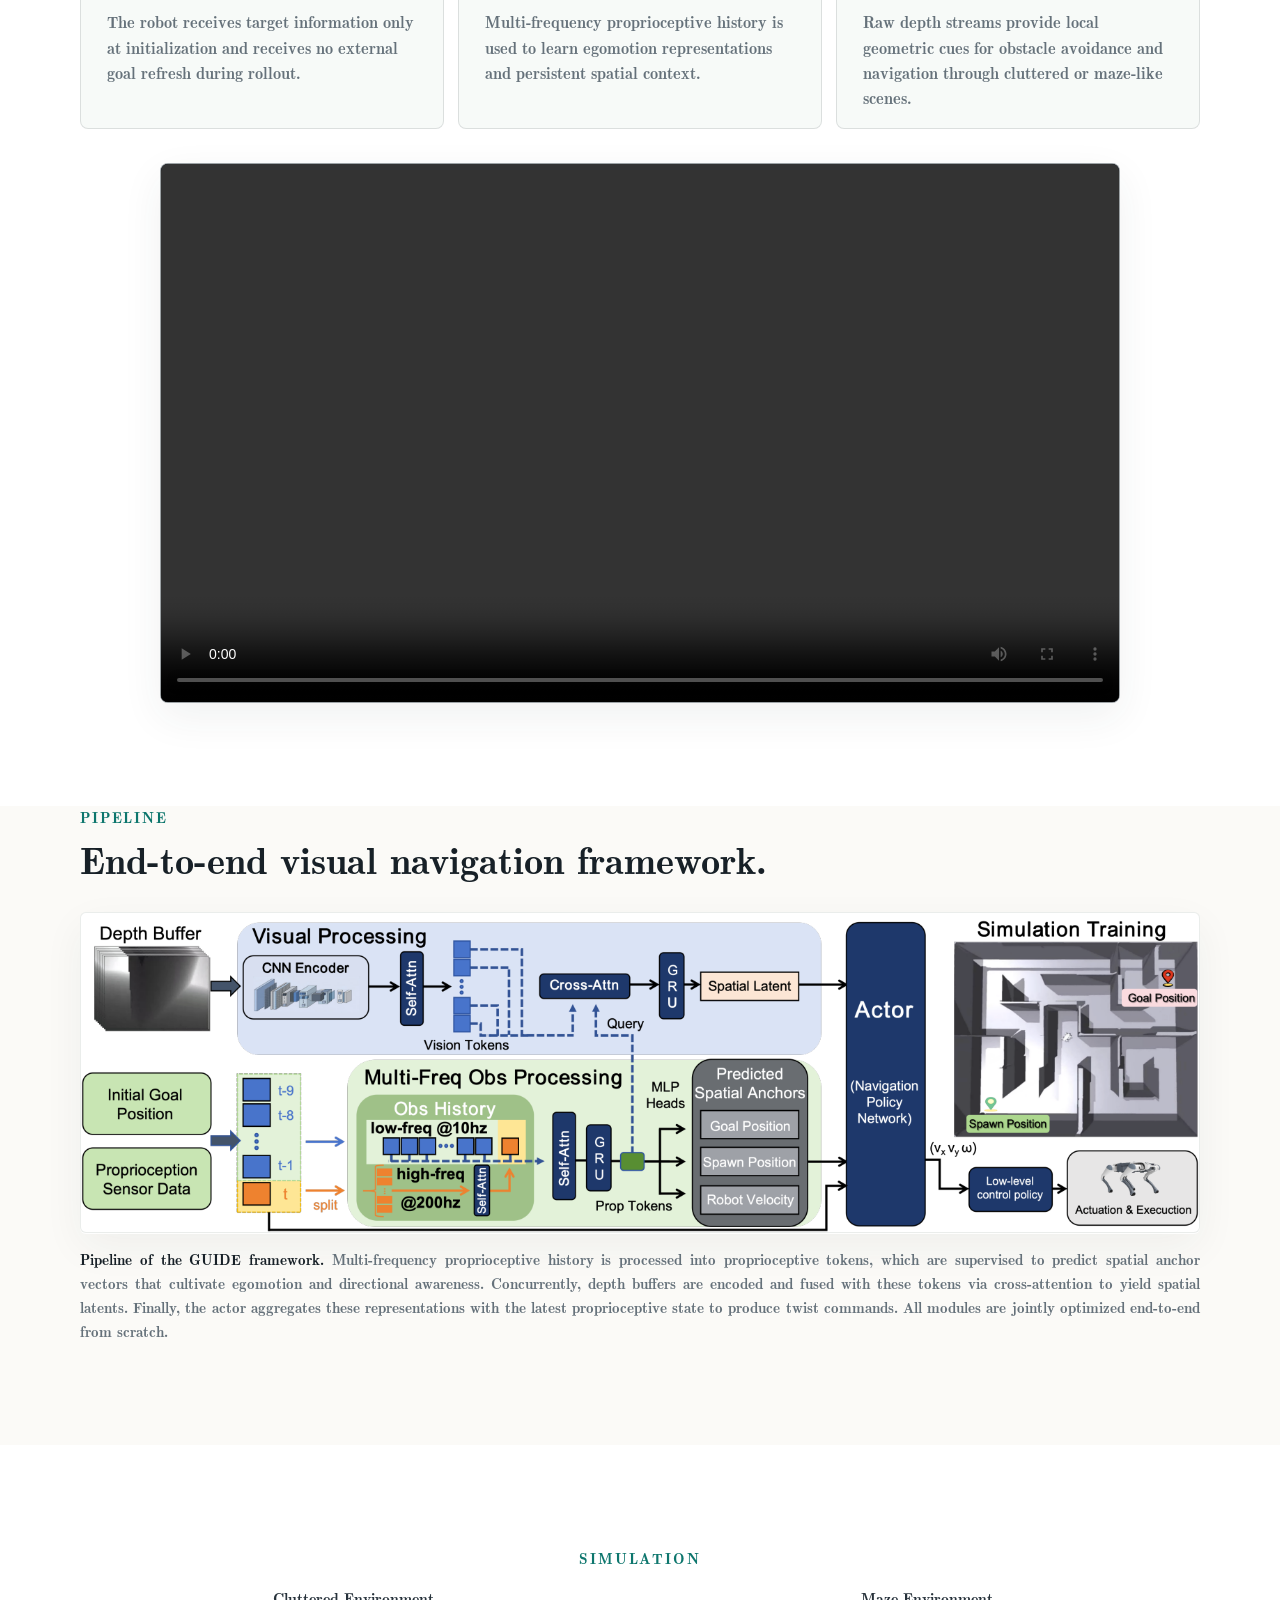
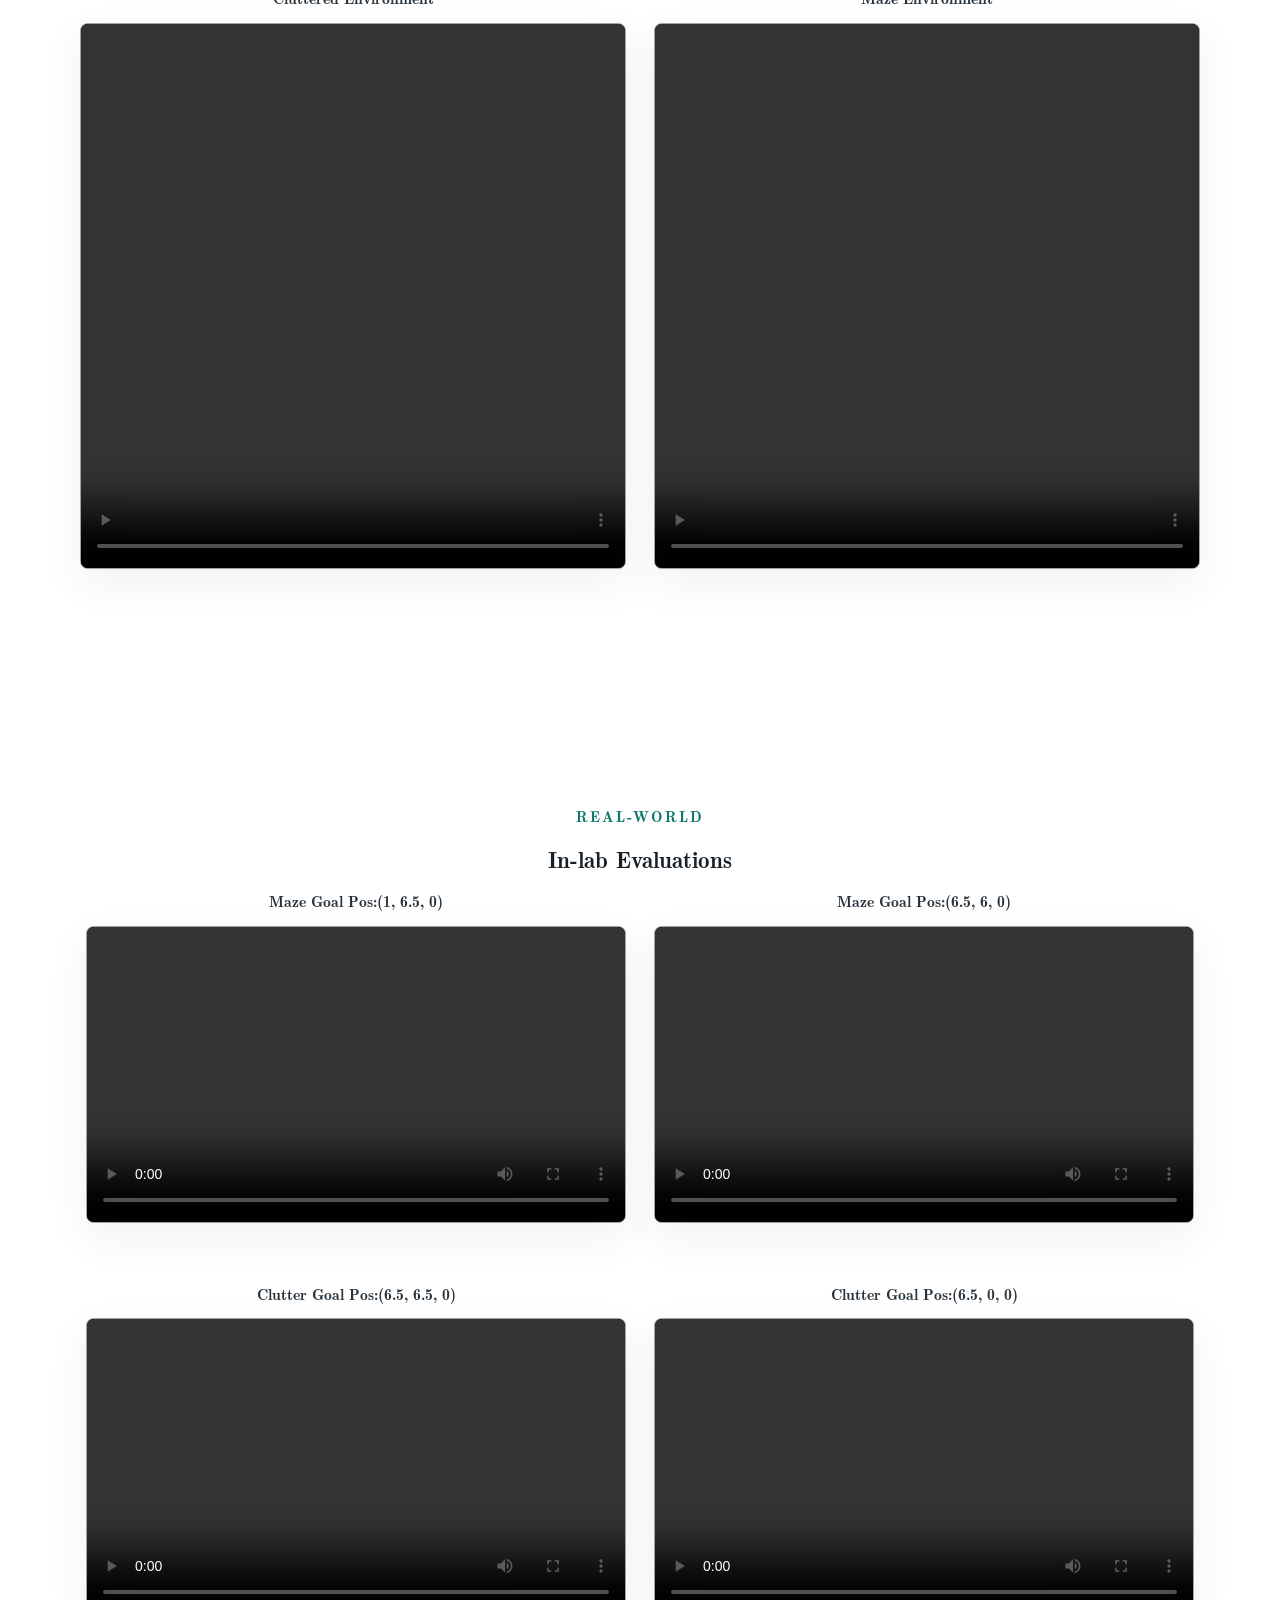
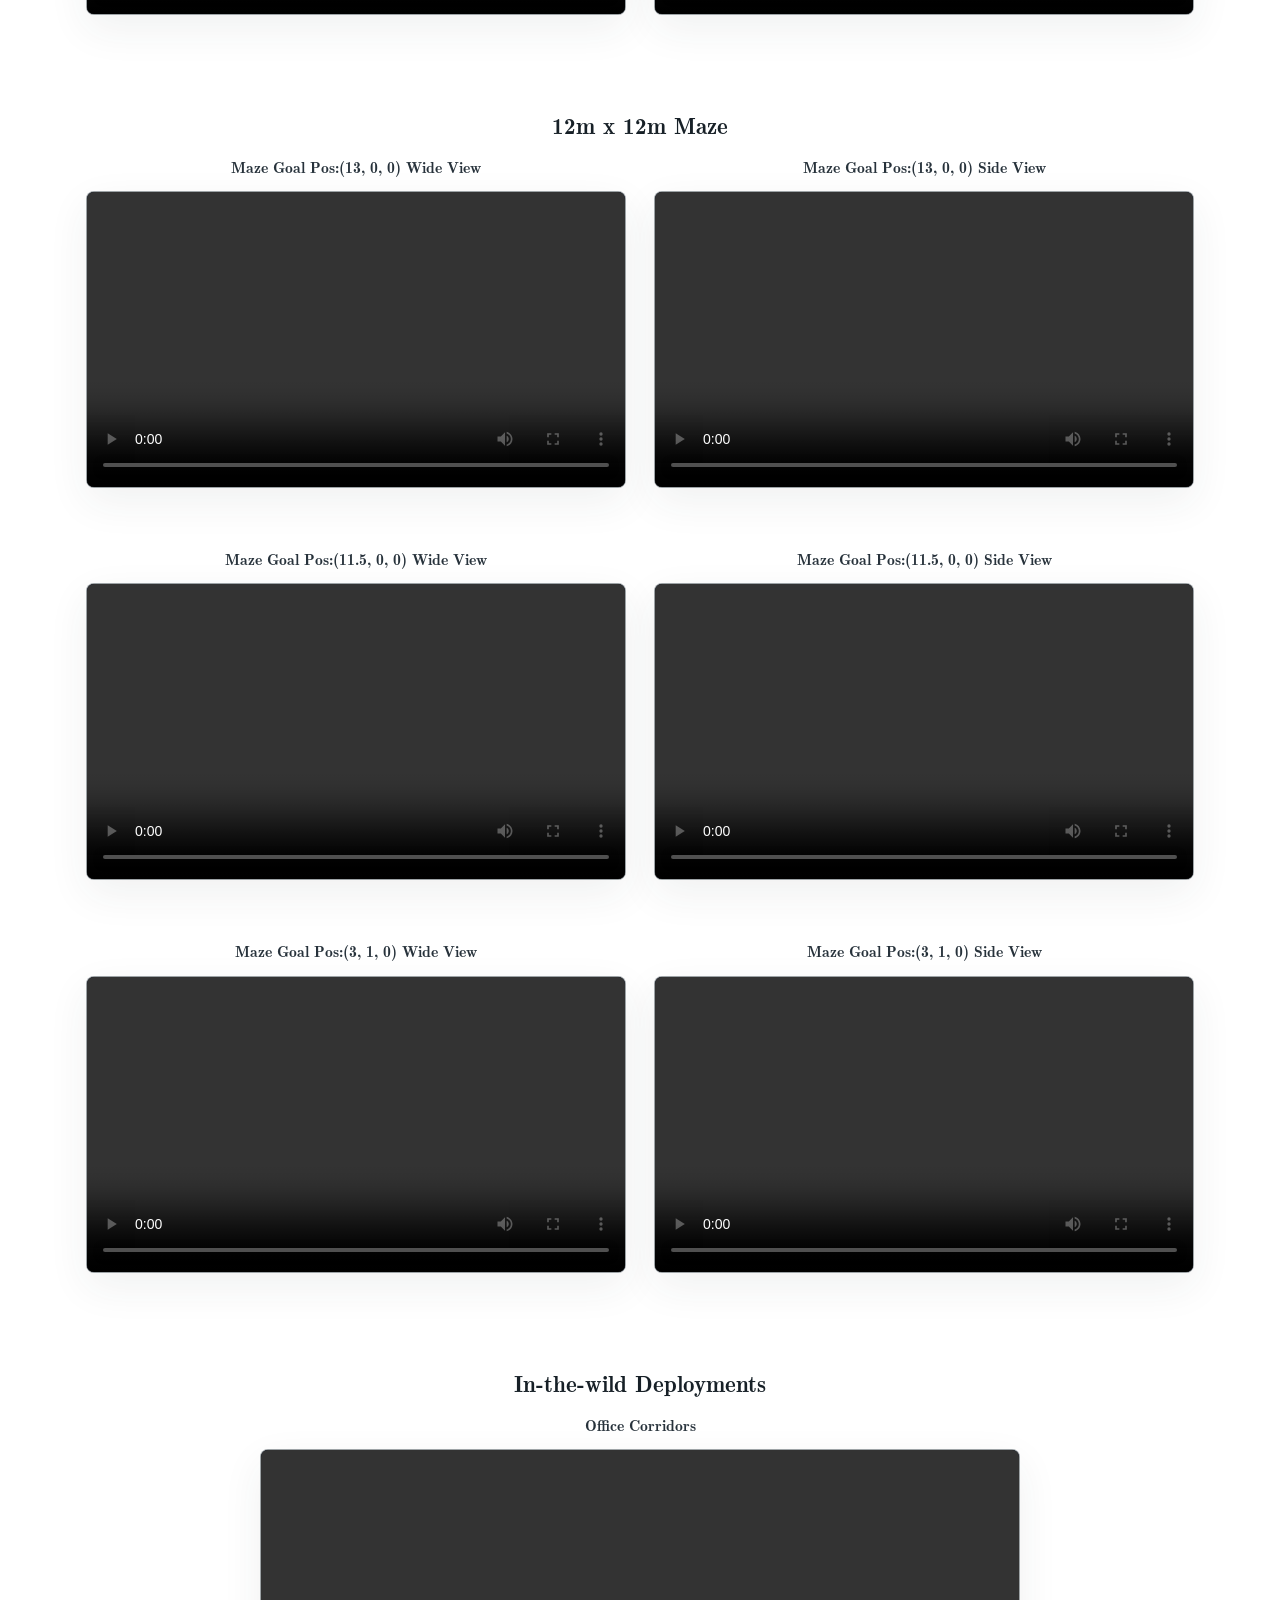
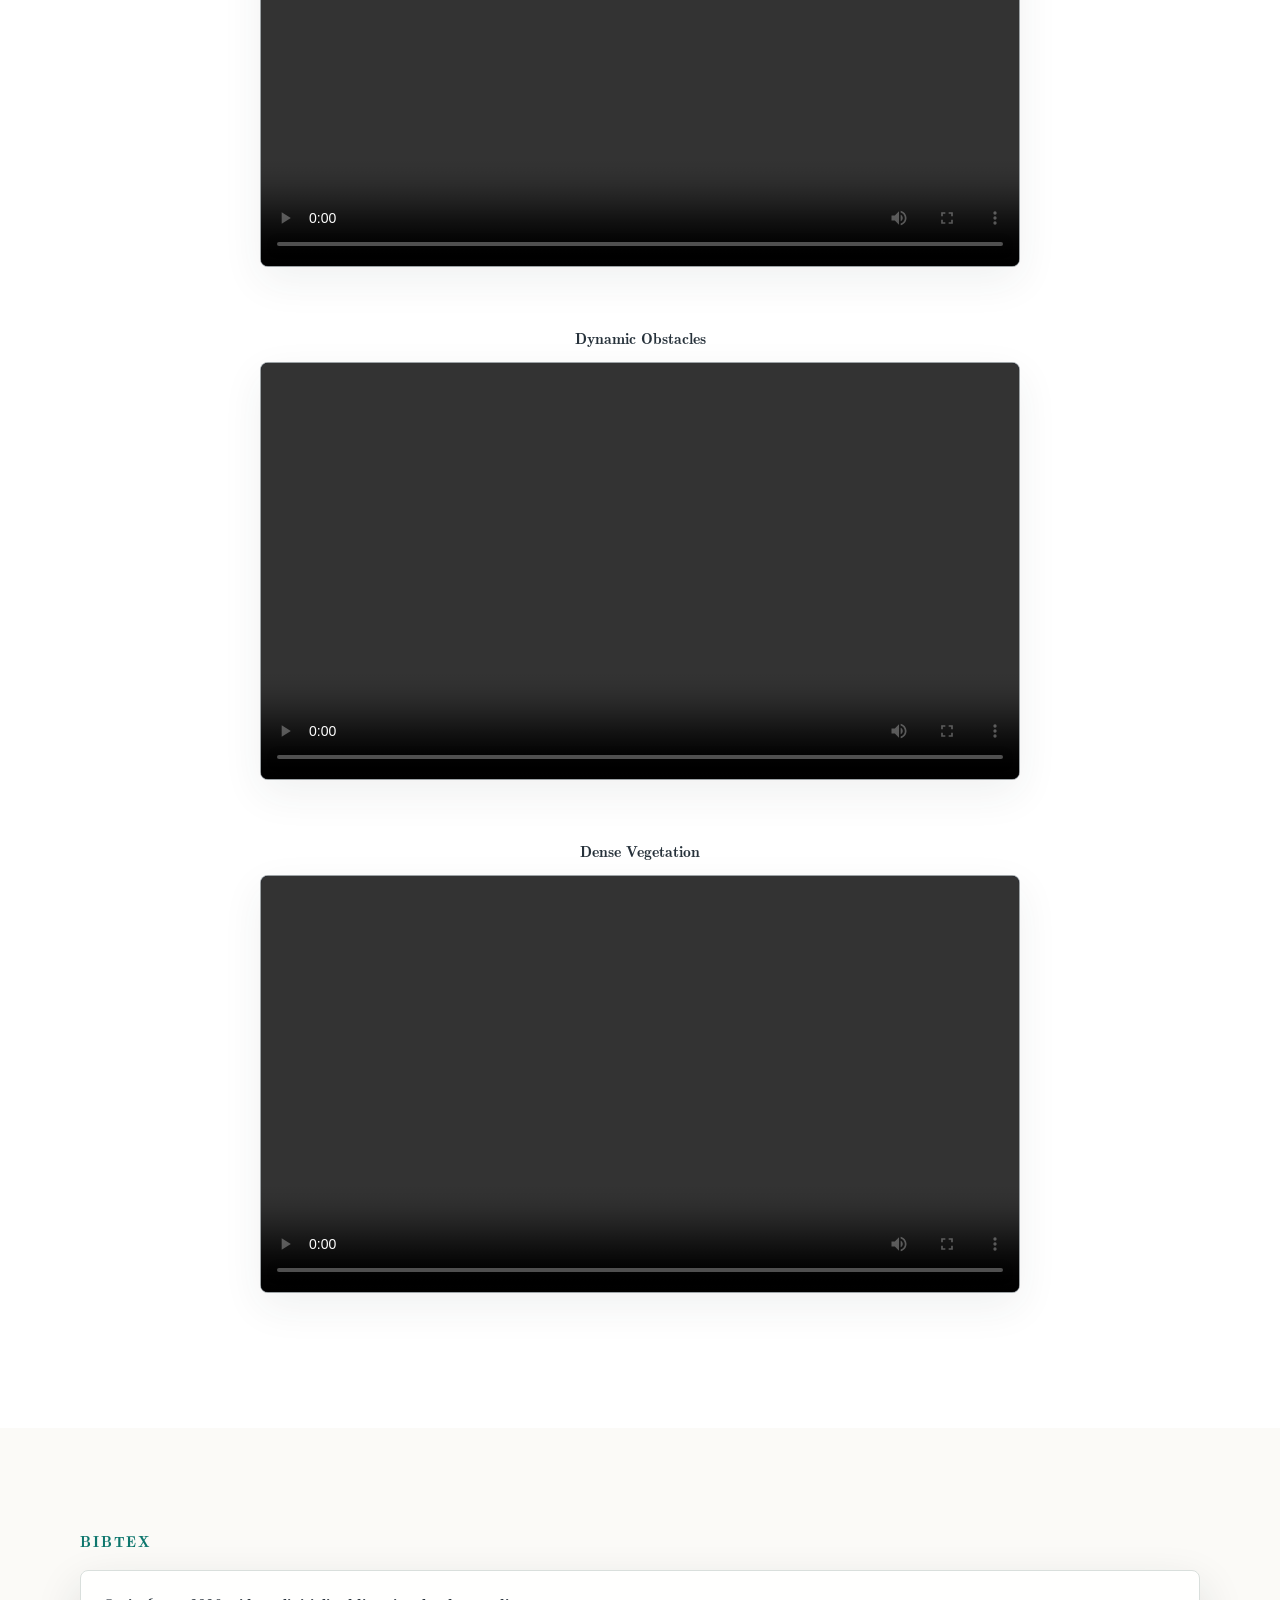
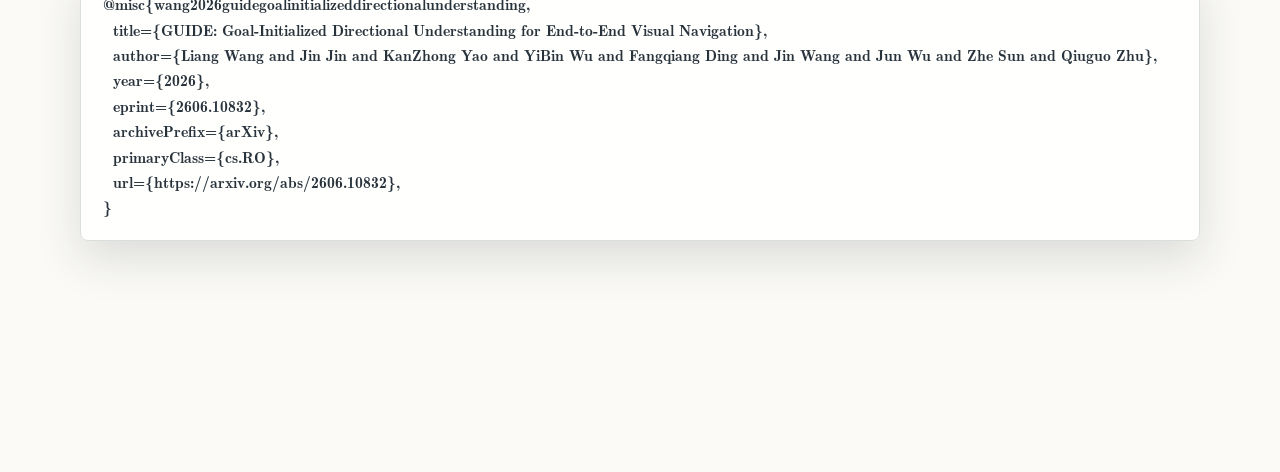
==== commit 4f354741: "pdf" ====
--- a/index.html
+++ b/index.html
@@ -19,6 +19,7 @@
     <meta name="citation_author" content="Sun, Zhe" />
     <meta name="citation_author" content="Zhu, Qiuguo" />
     <meta name="citation_publication_date" content="2026" />
+    <meta name="citation_pdf_url" content="public/assets/pdf/guide_arxiv.pdf" />
     <link rel="stylesheet" href="public/vendor/academicons/css/academicons.min.css" />
     <link rel="stylesheet" href="src/styles.css" />
     <script defer src="public/vendor/fontawesome/fontawesome.all.min.js"></script>
@@ -70,6 +71,26 @@
             <li><sup>5</sup> Department of Mechanical Engineering, Massachusetts Institute of Technology</li>
           </ol>
           <p class="author-notes">* Equal contribution. &dagger; Corresponding authors.</p>
+          <div class="hero-actions publication-links" aria-label="Publication links">
+            <span class="link-block">
+              <a class="button is-dark is-rounded" href="public/assets/pdf/guide_arxiv.pdf" target="_blank" rel="noreferrer">
+                <span class="icon"><i class="fas fa-file-pdf"></i></span>
+                <span>PDF</span>
+              </a>
+            </span>
+            <span class="link-block">
+              <a class="button is-dark is-rounded" href="https://arxiv.org/abs/2606.10832" target="_blank" rel="noreferrer">
+                <span class="icon"><i class="ai ai-arxiv"></i></span>
+                <span>arXiv</span>
+              </a>
+            </span>
+            <span class="link-block">
+              <a class="button is-dark is-rounded" href="#bibtex">
+                <span class="icon"><i class="fas fa-quote-right"></i></span>
+                <span>BibTeX</span>
+              </a>
+            </span>
+          </div>
         </div>
       </section>
 
@@ -360,6 +381,21 @@
         </div>
       </section>
 
+      <section class="section citation-section" id="bibtex">
+        <div class="section-heading compact">
+          <p class="kicker">BibTeX</p>
+        </div>
+        <pre class="citation"><code>@misc{wang2026guidegoalinitializeddirectionalunderstanding,
+  title={GUIDE: Goal-Initialized Directional Understanding for End-to-End Visual Navigation},
+  author={Liang Wang and Jin Jin and KanZhong Yao and YiBin Wu and Fangqiang Ding and Jin Wang and Jun Wu and Zhe Sun and Qiuguo Zhu},
+  year={2026},
+  eprint={2606.10832},
+  archivePrefix={arXiv},
+  primaryClass={cs.RO},
+  url={https://arxiv.org/abs/2606.10832},
+}</code></pre>
+      </section>
+
     </main>
     <script>
       const header = document.querySelector('[data-header]');
--- a/src/styles.css
+++ b/src/styles.css
@@ -1742,6 +1742,7 @@
 
 .citation-section {
   background: var(--paper);
+  padding-bottom: max(96px, 24vh);
 }
 
 .citation-note {
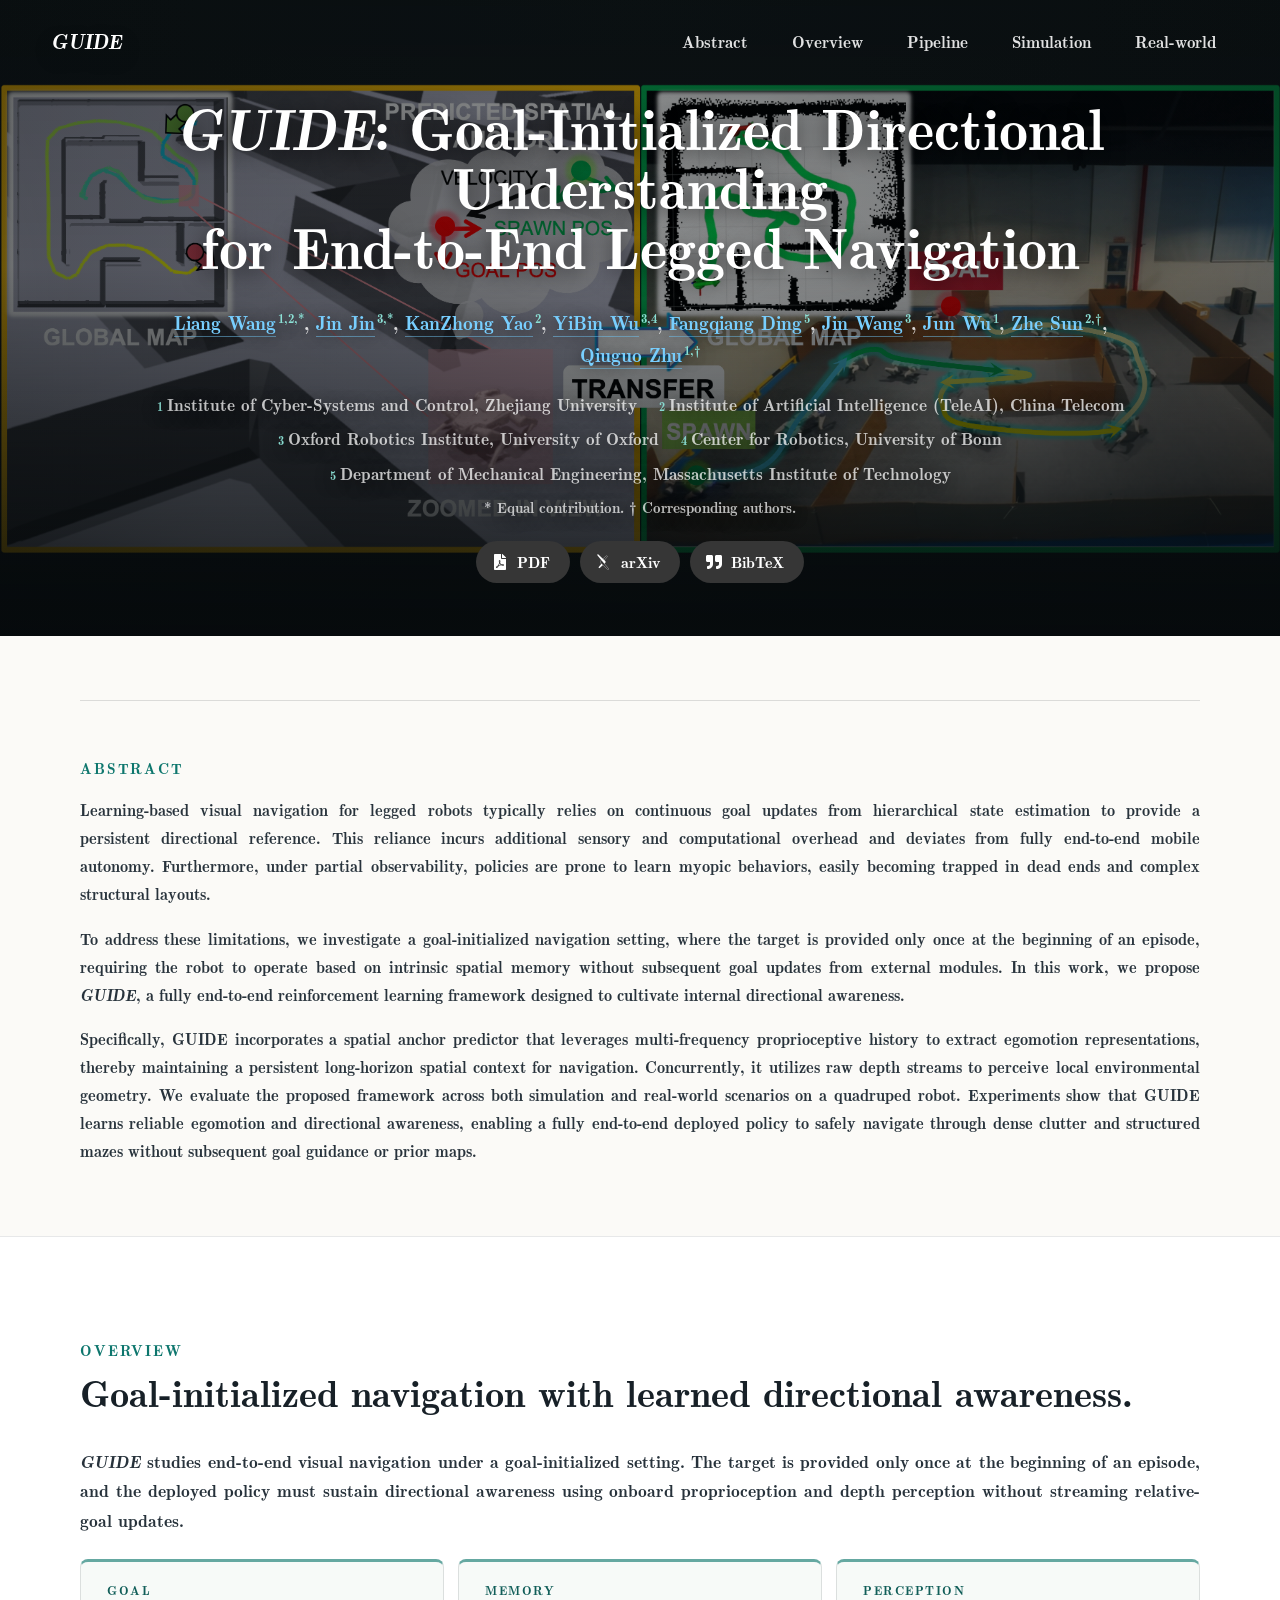
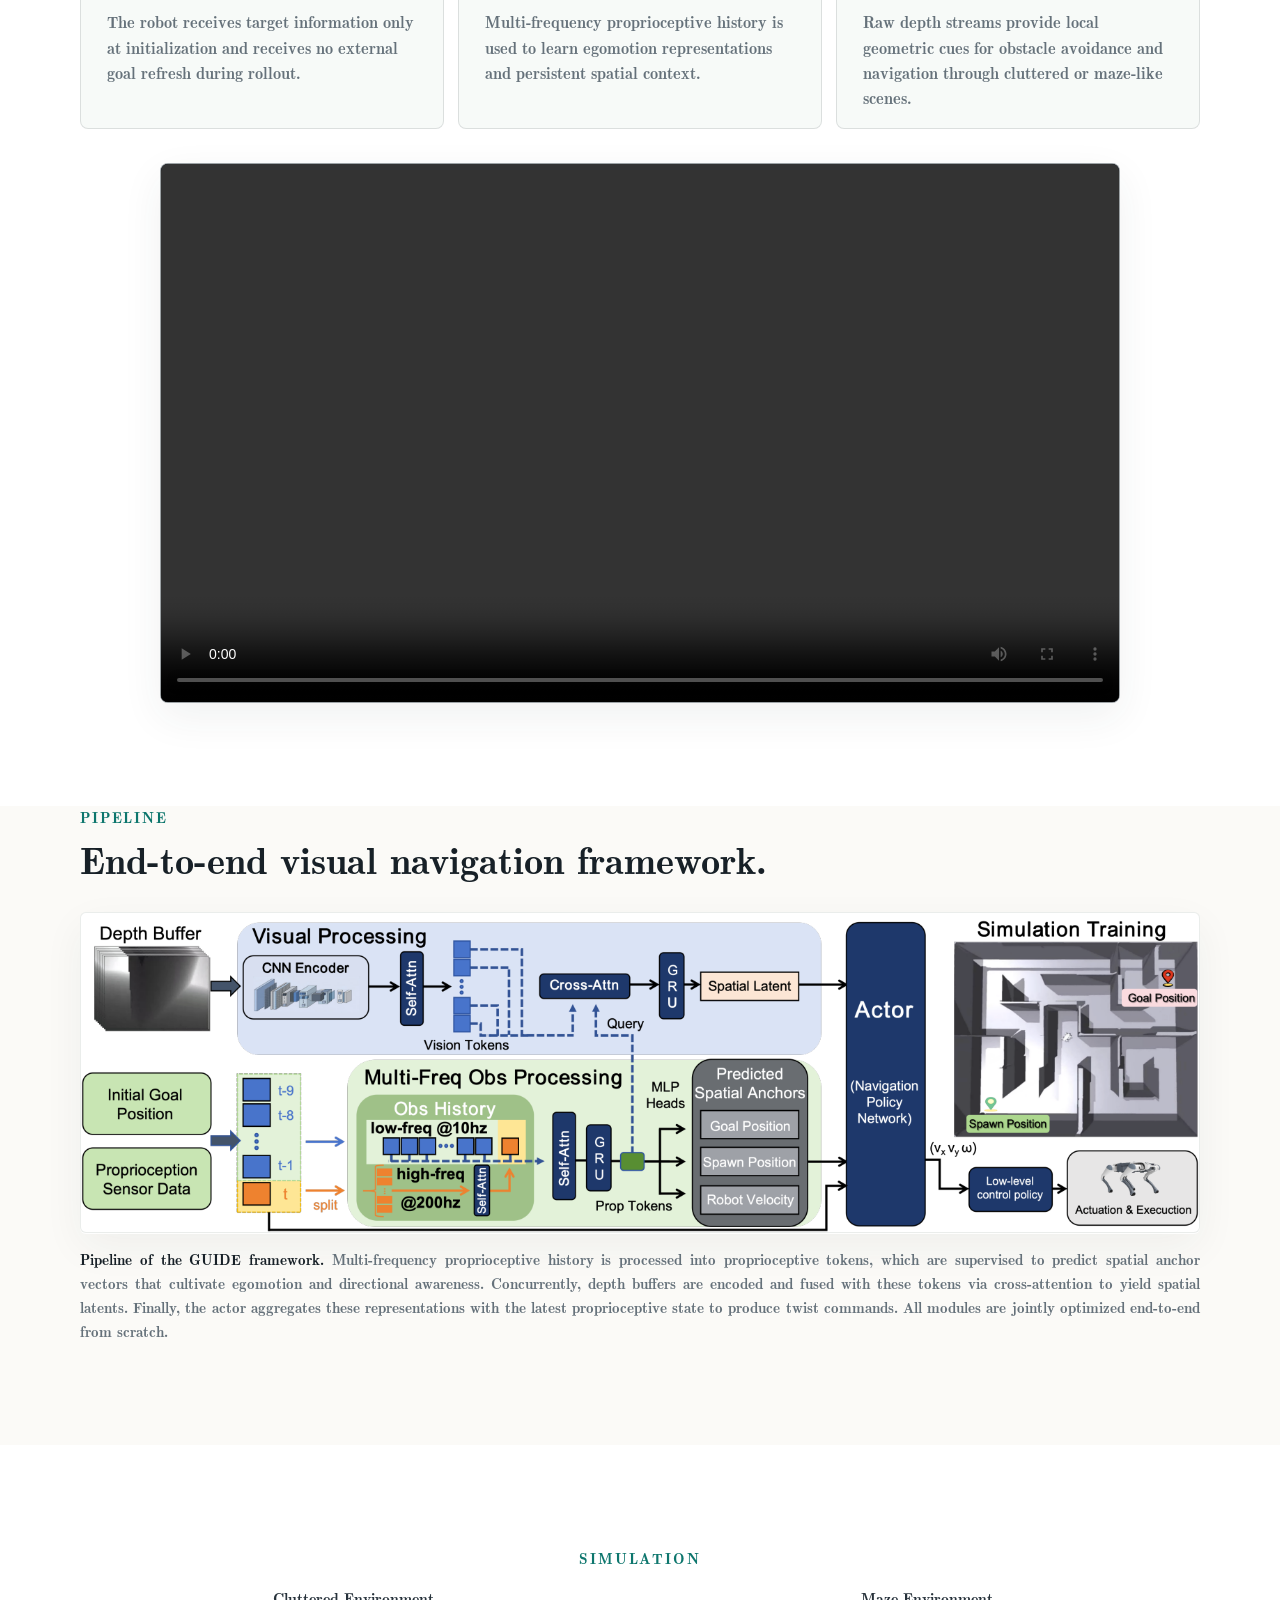
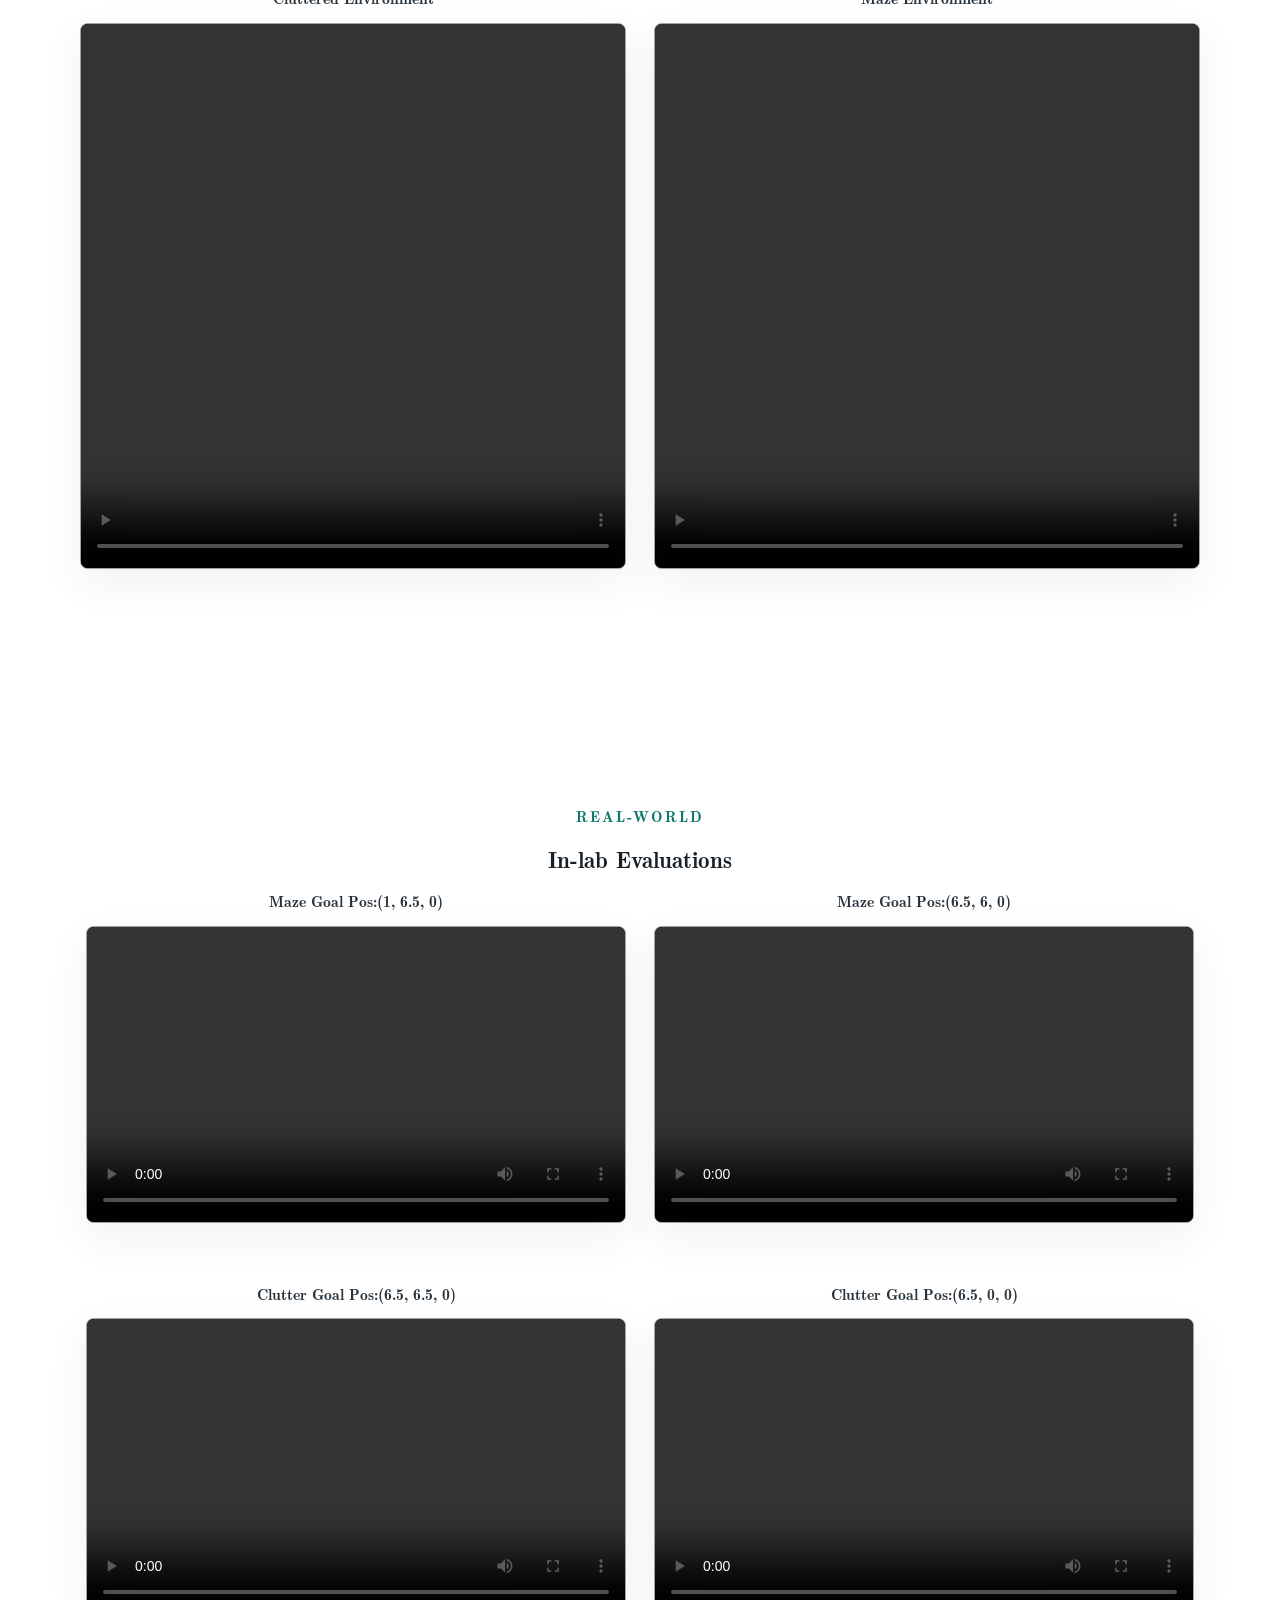
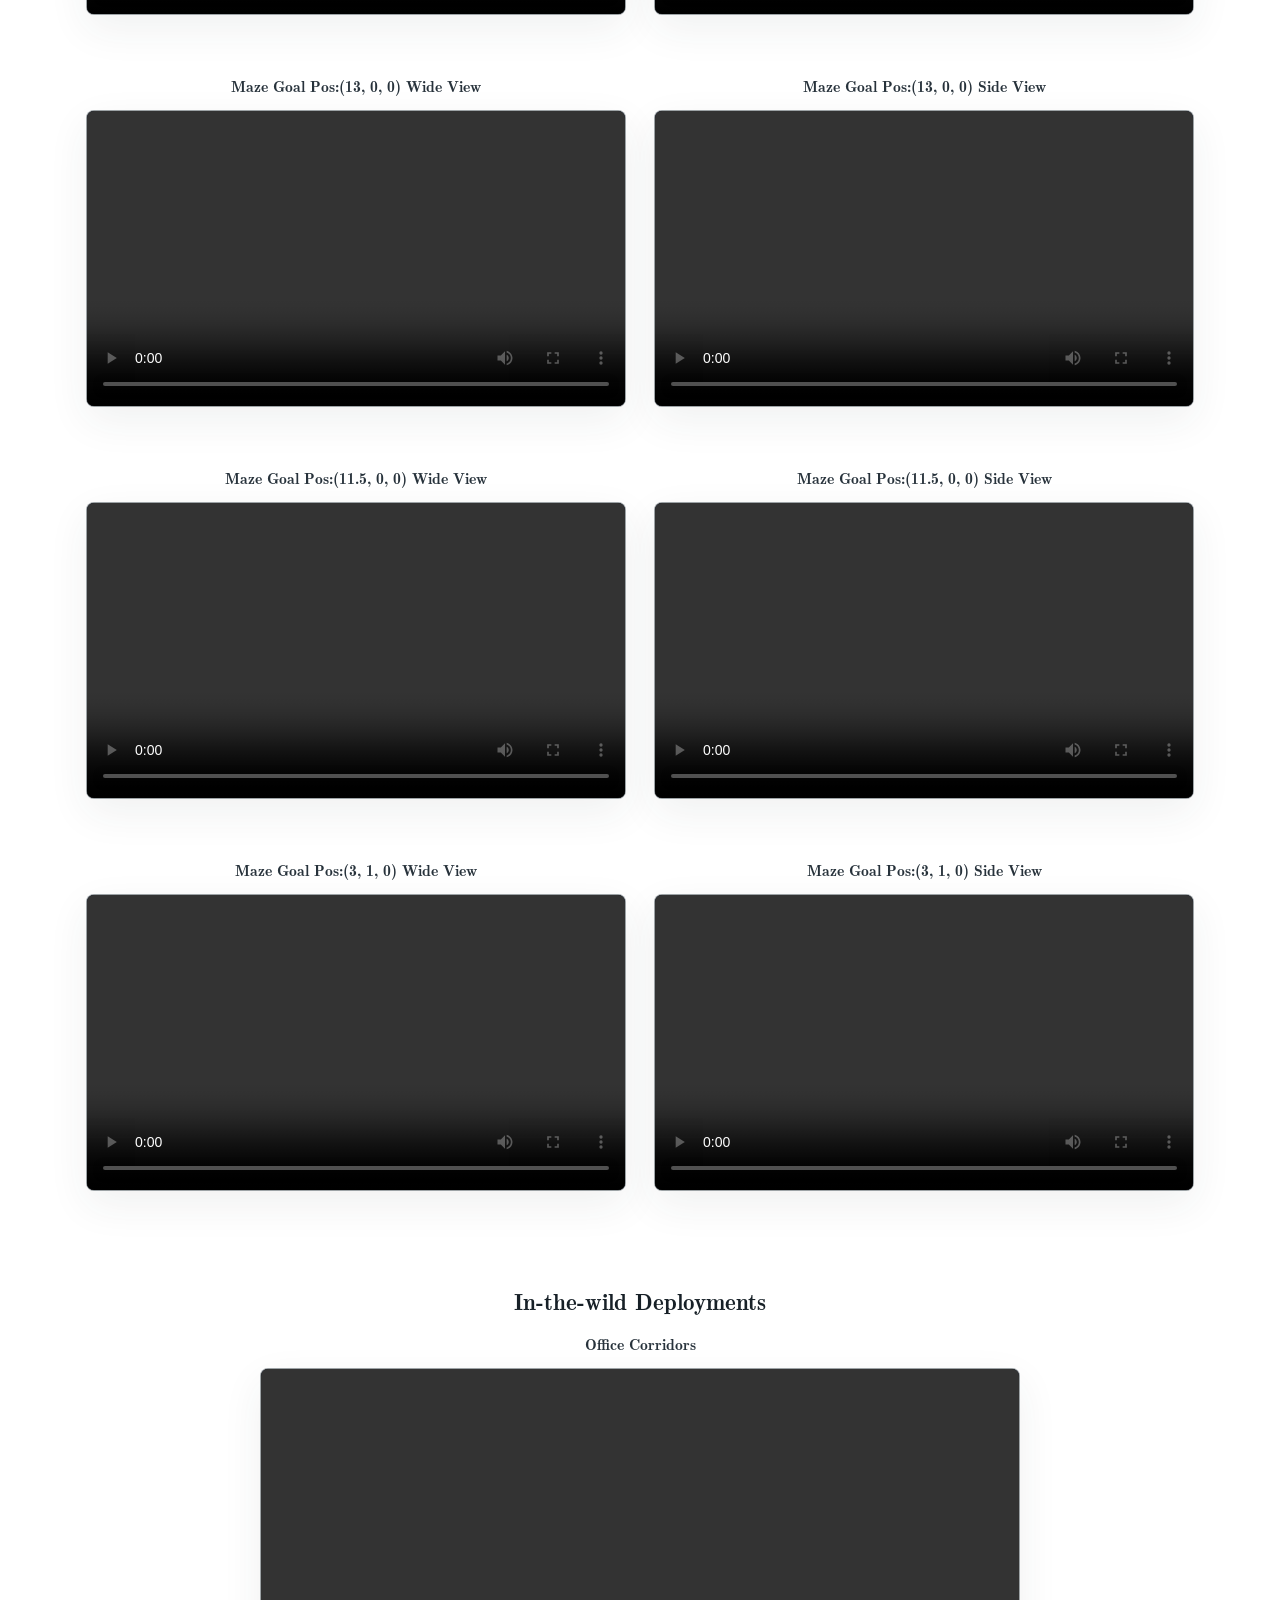
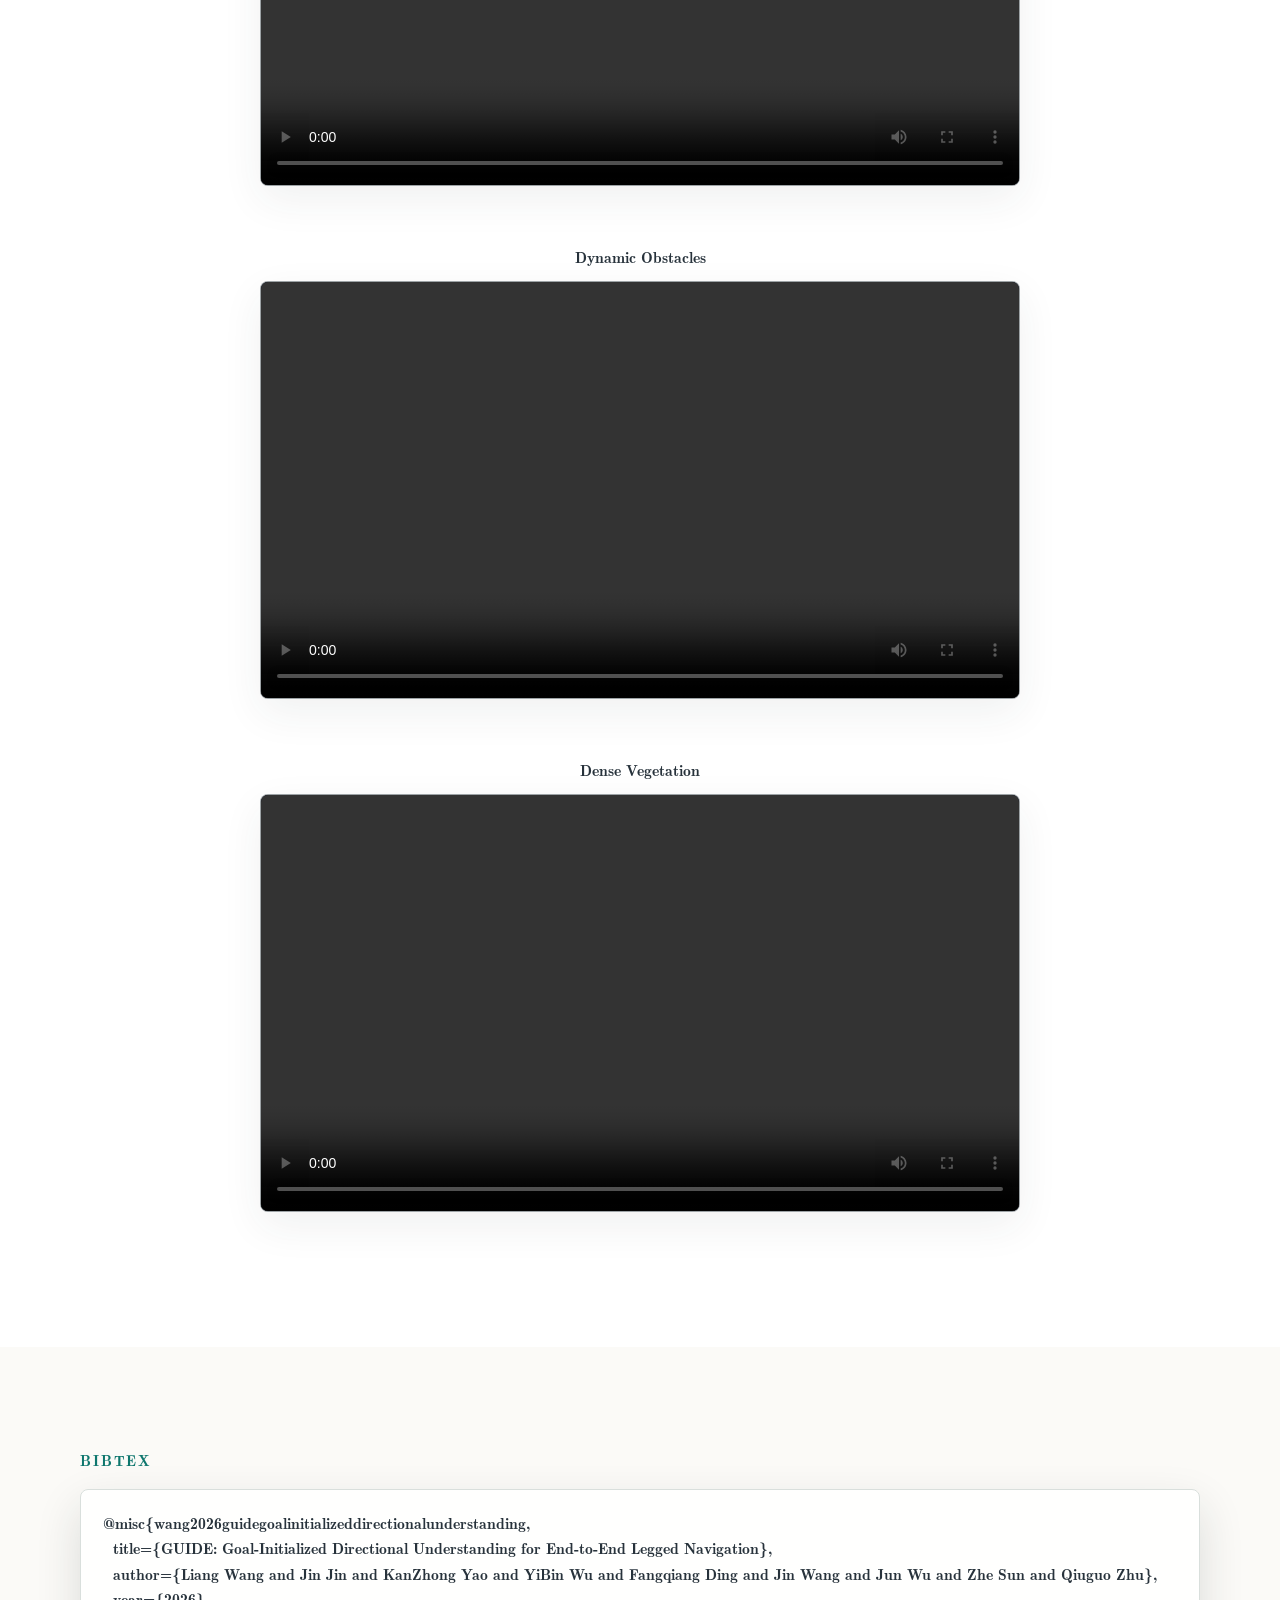
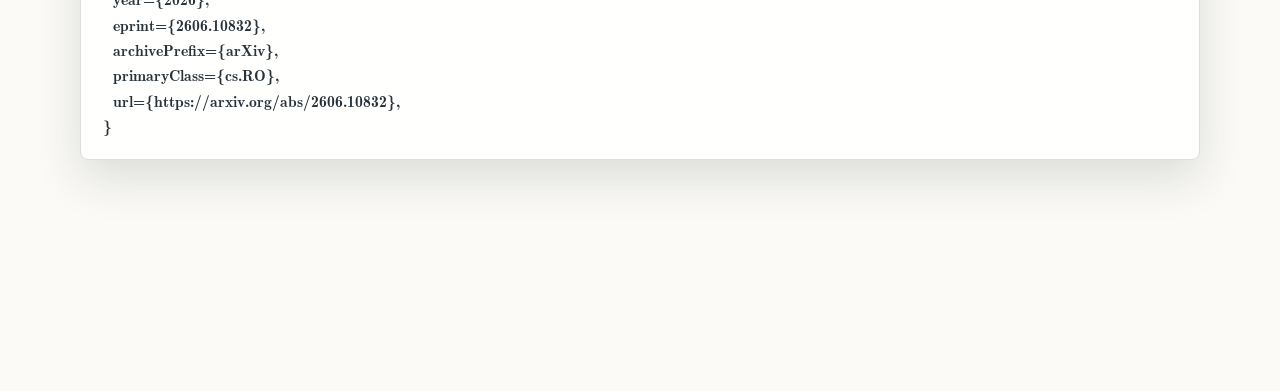
==== commit 1876645f: "update" ====
--- a/index.html
+++ b/index.html
@@ -3,12 +3,12 @@
   <head>
     <meta charset="UTF-8" />
     <meta name="viewport" content="width=device-width, initial-scale=1.0" />
-    <title>GUIDE | Project Page</title>
+    <title>GUIDE: Goal-Initialized Directional Understanding for End-to-End Legged Navigation</title>
     <meta
       name="description"
-      content="GUIDE: Goal-Initialized Directional Understanding for End-to-End Visual Navigation."
+      content="GUIDE: Goal-Initialized Directional Understanding for End-to-End Legged Navigation."
     />
-    <meta name="citation_title" content="GUIDE: Goal-Initialized Directional Understanding for End-to-End Visual Navigation" />
+    <meta name="citation_title" content="GUIDE: Goal-Initialized Directional Understanding for End-to-End Legged Navigation" />
     <meta name="citation_author" content="Wang, Liang" />
     <meta name="citation_author" content="Jin, Jin" />
     <meta name="citation_author" content="Yao, KanZhong" />
@@ -50,7 +50,7 @@
         <div class="hero-content">
           <h1>
             <span class="title-line"><span class="project-name">GUIDE</span>: Goal-Initialized Directional Understanding</span>
-            <span class="title-line">for End-to-End Visual Navigation</span>
+            <span class="title-line">for End-to-End Legged Navigation</span>
           </h1>
           <p class="authors">
             <a href="https://myoooofall.github.io/" target="_blank" rel="noreferrer">Liang Wang</a><sup>1,2,*</sup>,
@@ -283,12 +283,6 @@
                 </div>
                 <figcaption>&nbsp;</figcaption>
               </figure>
-            </div>
-          </article>
-
-          <article class="deployment-group">
-            <h3>12m x 12m Maze</h3>
-            <div class="deployment-grid two-column">
               <figure class="deployment-video">
                 <h4>Maze Goal Pos:(13, 0, 0) Wide View</h4>
                 <div class="deployment-video-frame">
@@ -386,7 +380,7 @@
           <p class="kicker">BibTeX</p>
         </div>
         <pre class="citation"><code>@misc{wang2026guidegoalinitializeddirectionalunderstanding,
-  title={GUIDE: Goal-Initialized Directional Understanding for End-to-End Visual Navigation},
+  title={GUIDE: Goal-Initialized Directional Understanding for End-to-End Legged Navigation},
   author={Liang Wang and Jin Jin and KanZhong Yao and YiBin Wu and Fangqiang Ding and Jin Wang and Jun Wu and Zhe Sun and Qiuguo Zhu},
   year={2026},
   eprint={2606.10832},
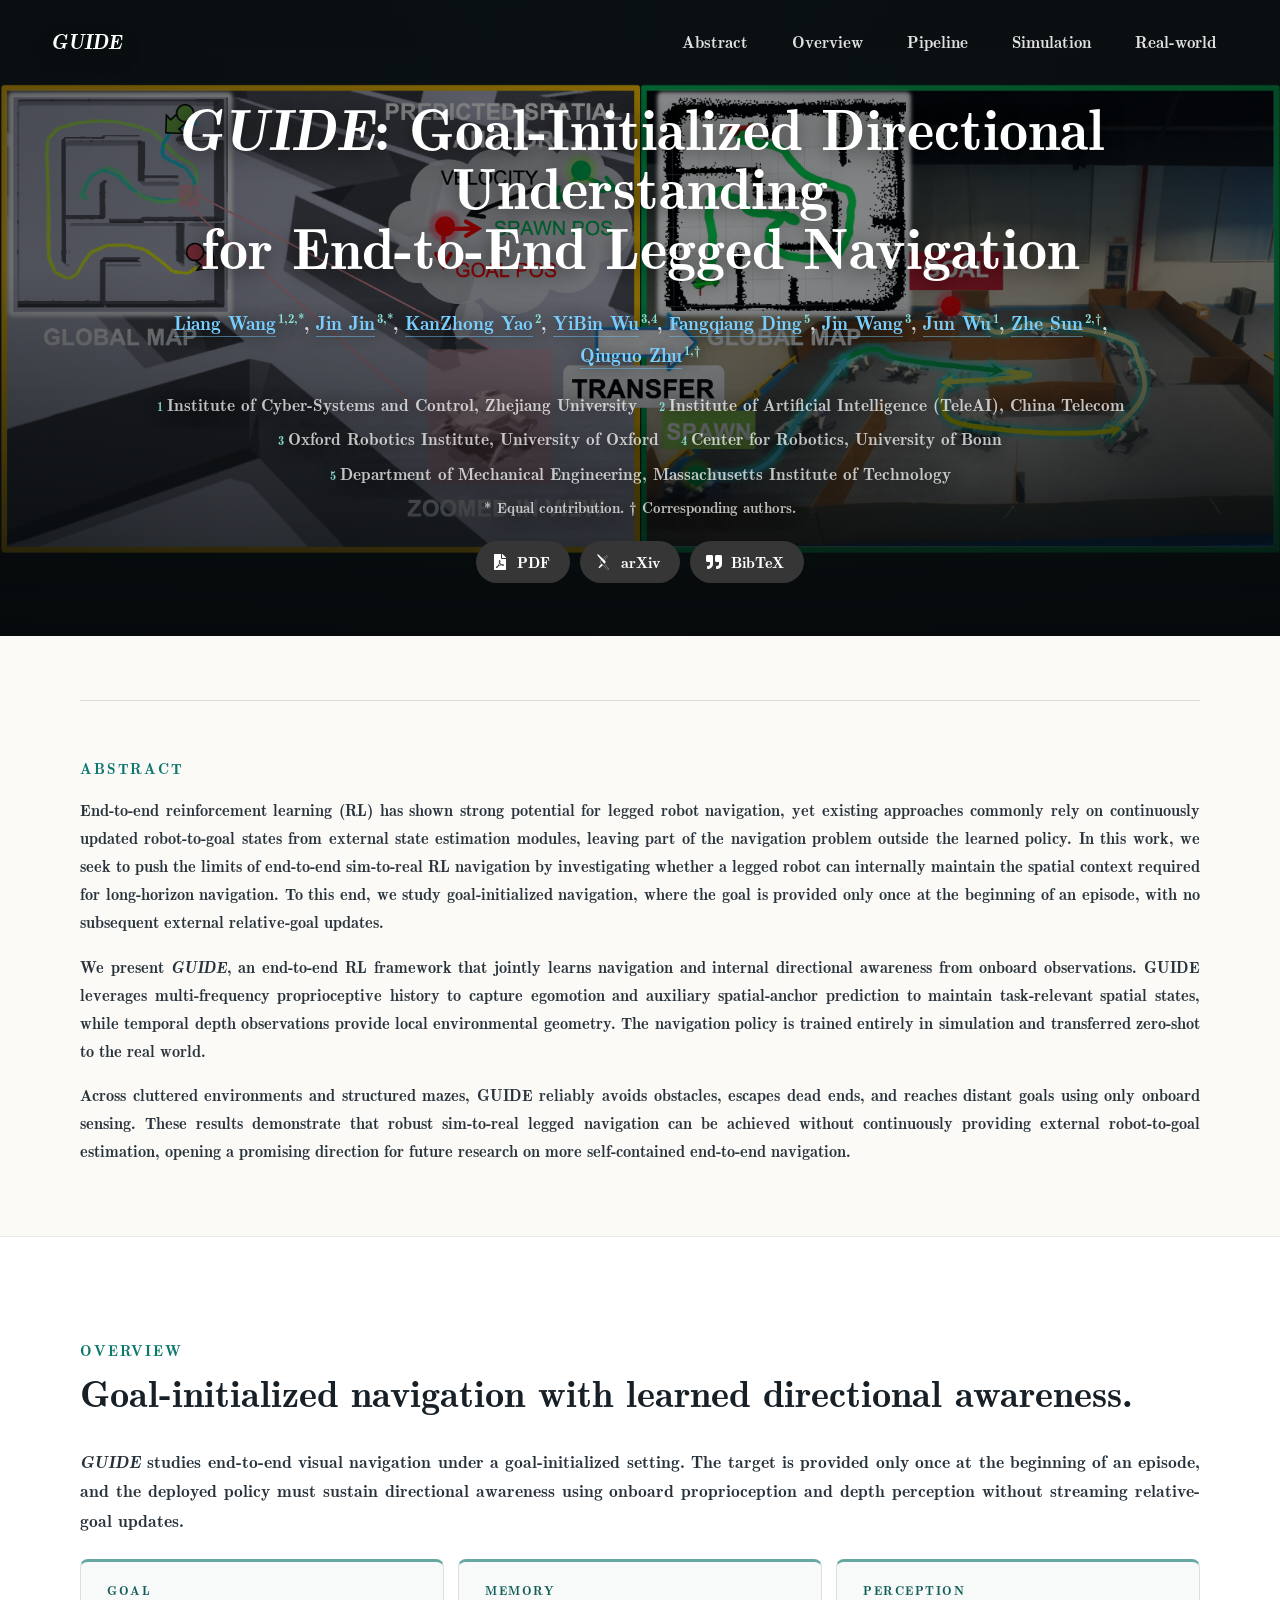
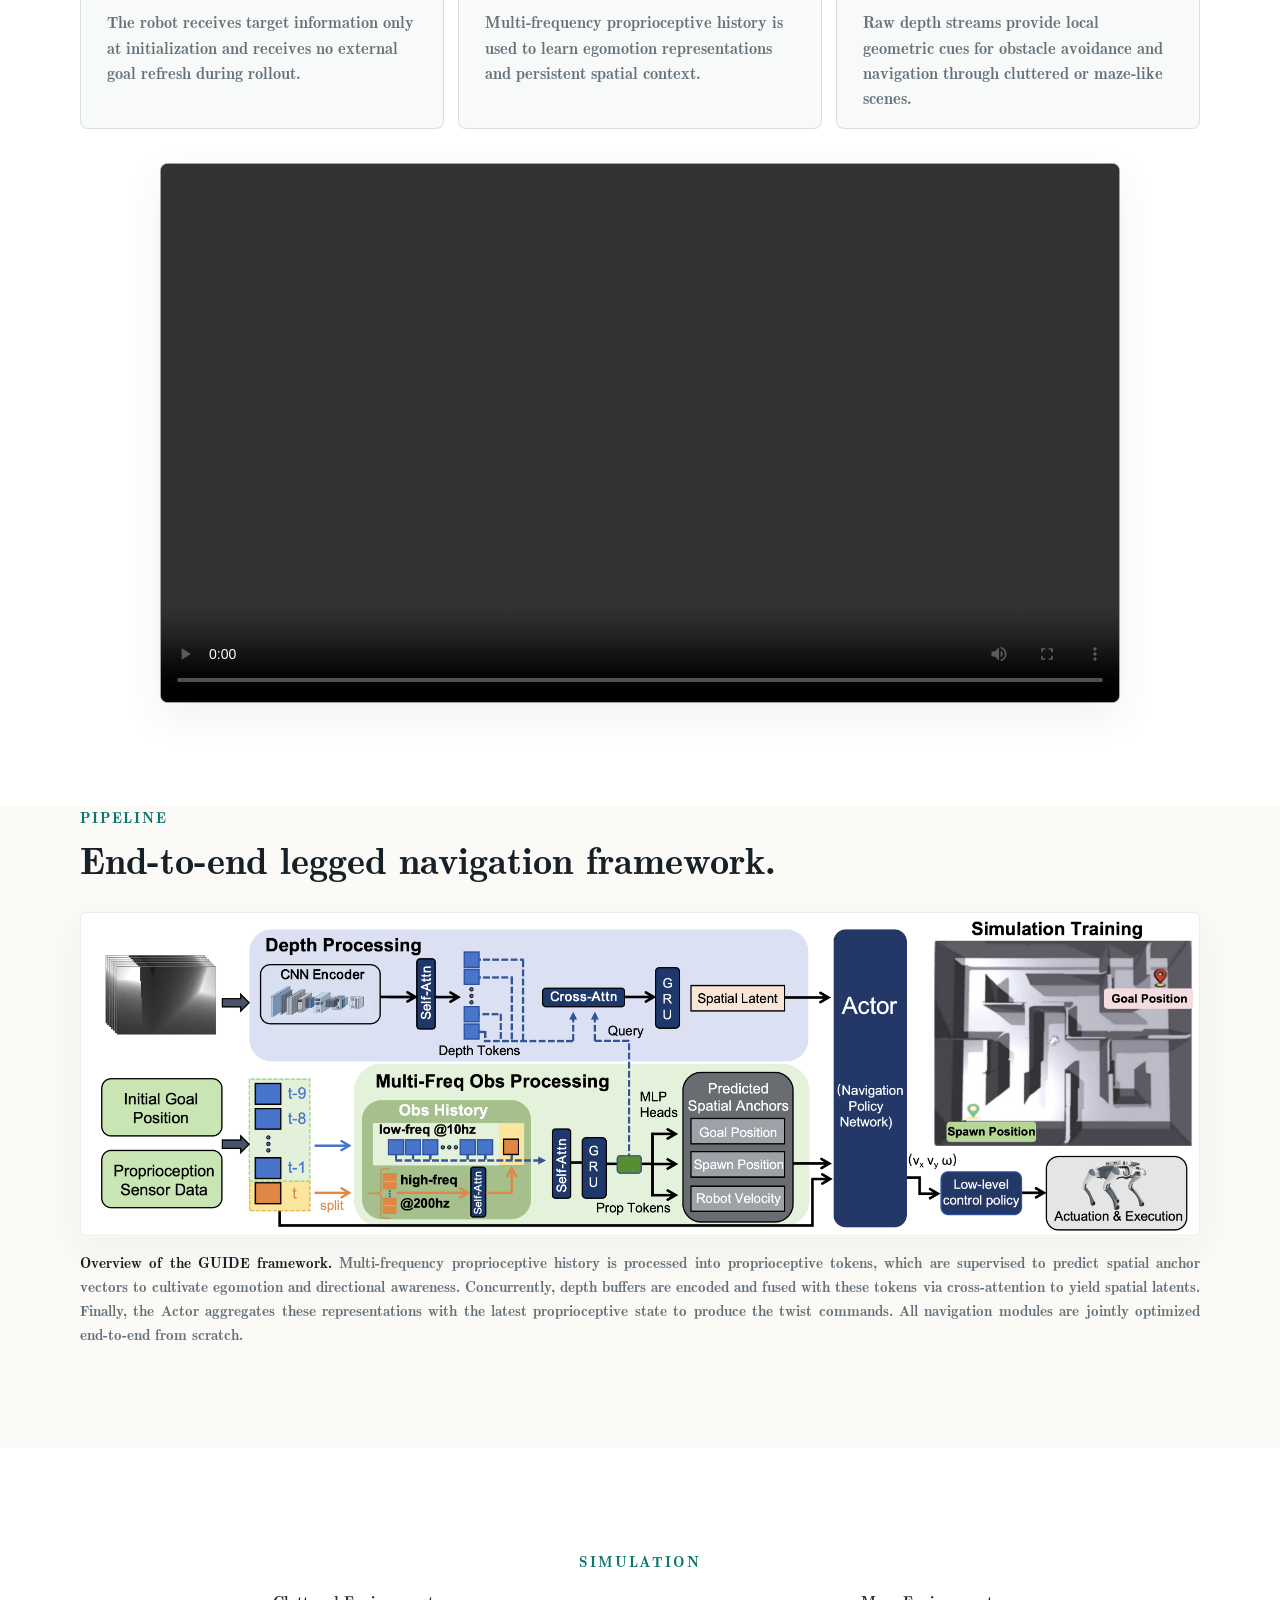
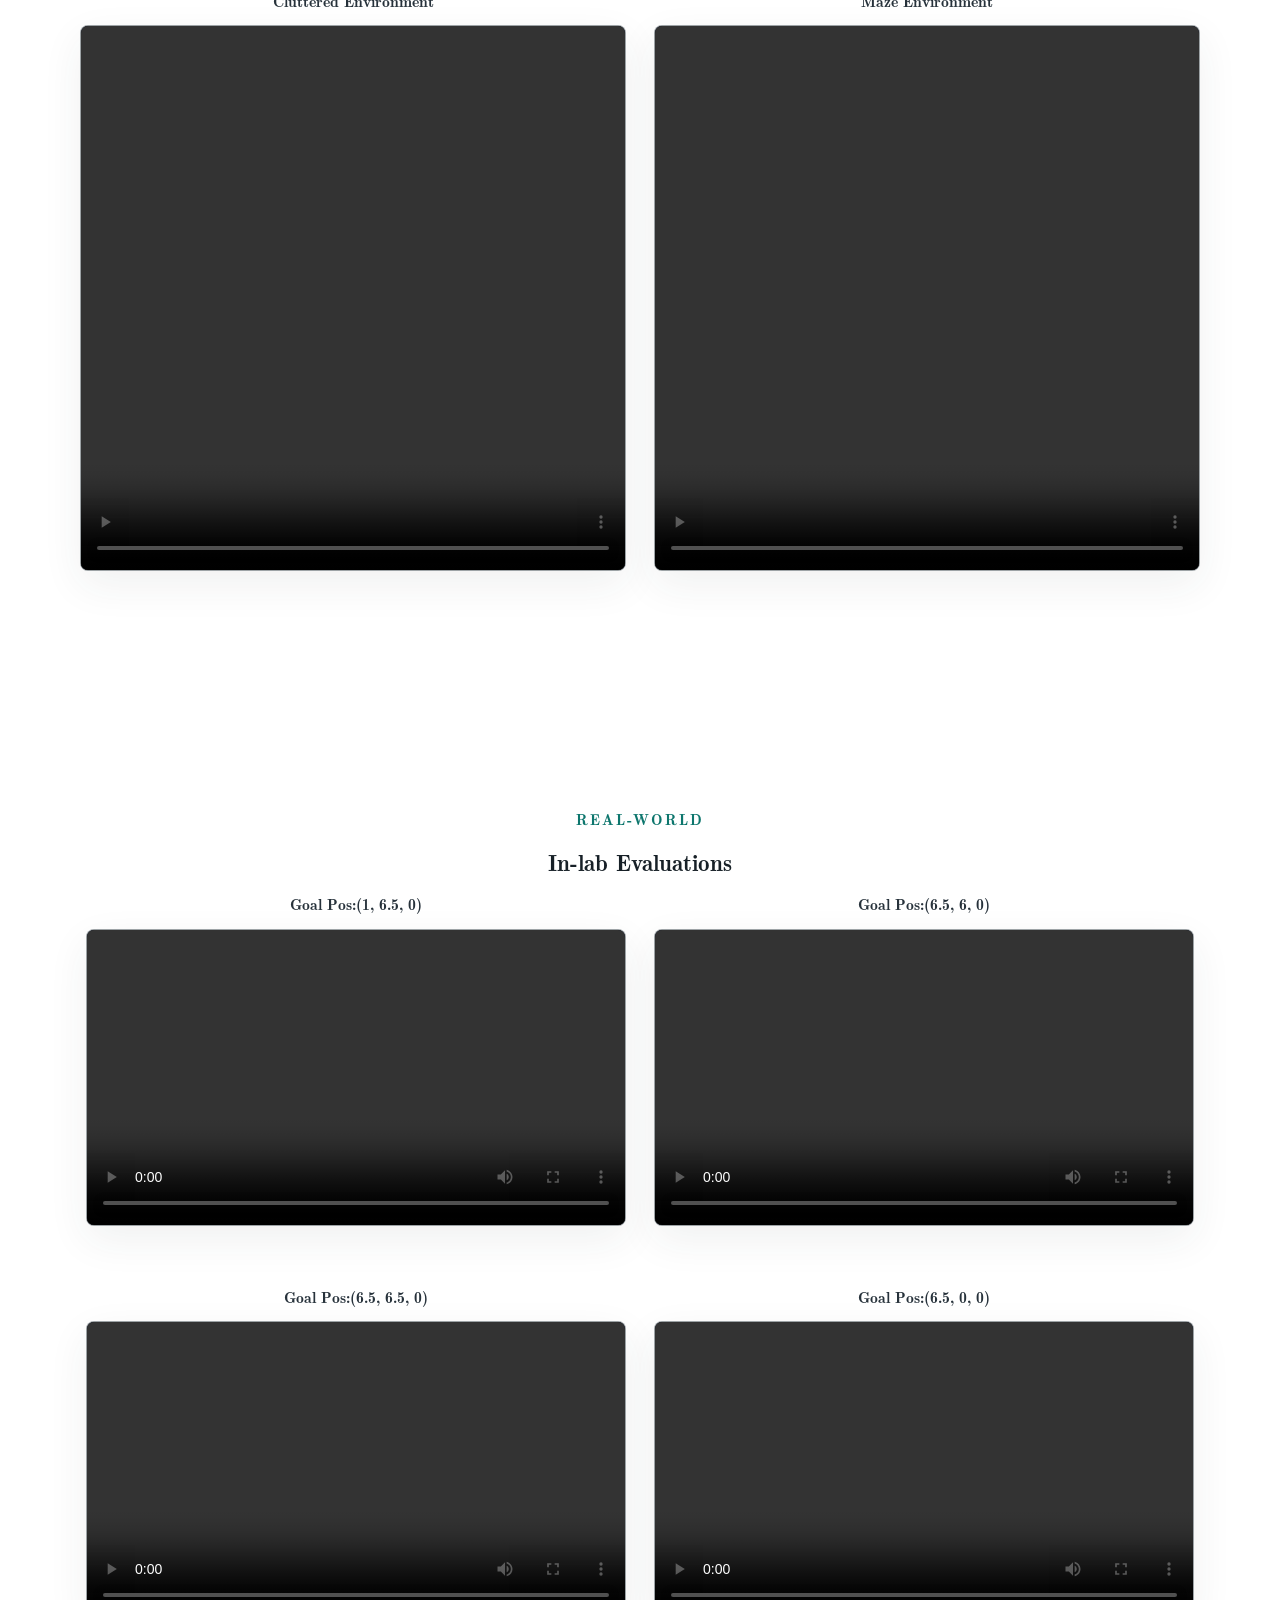
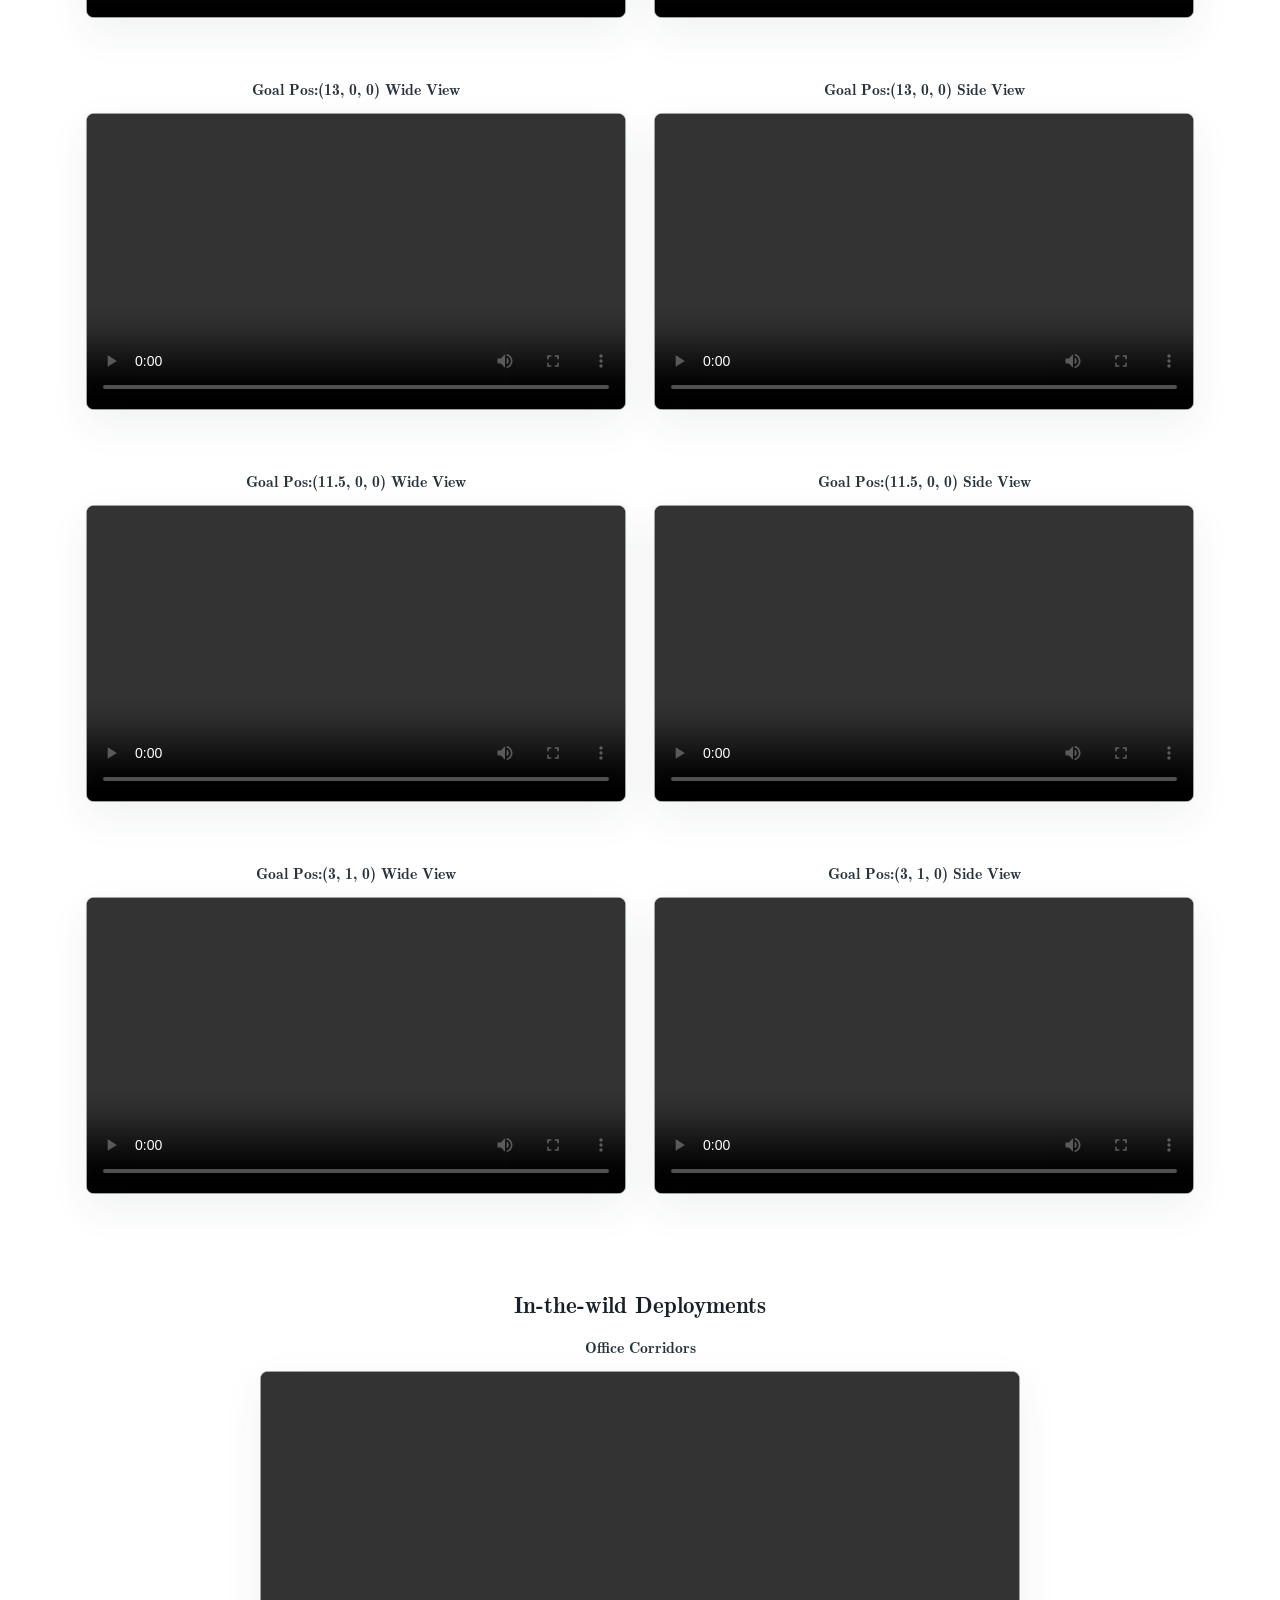
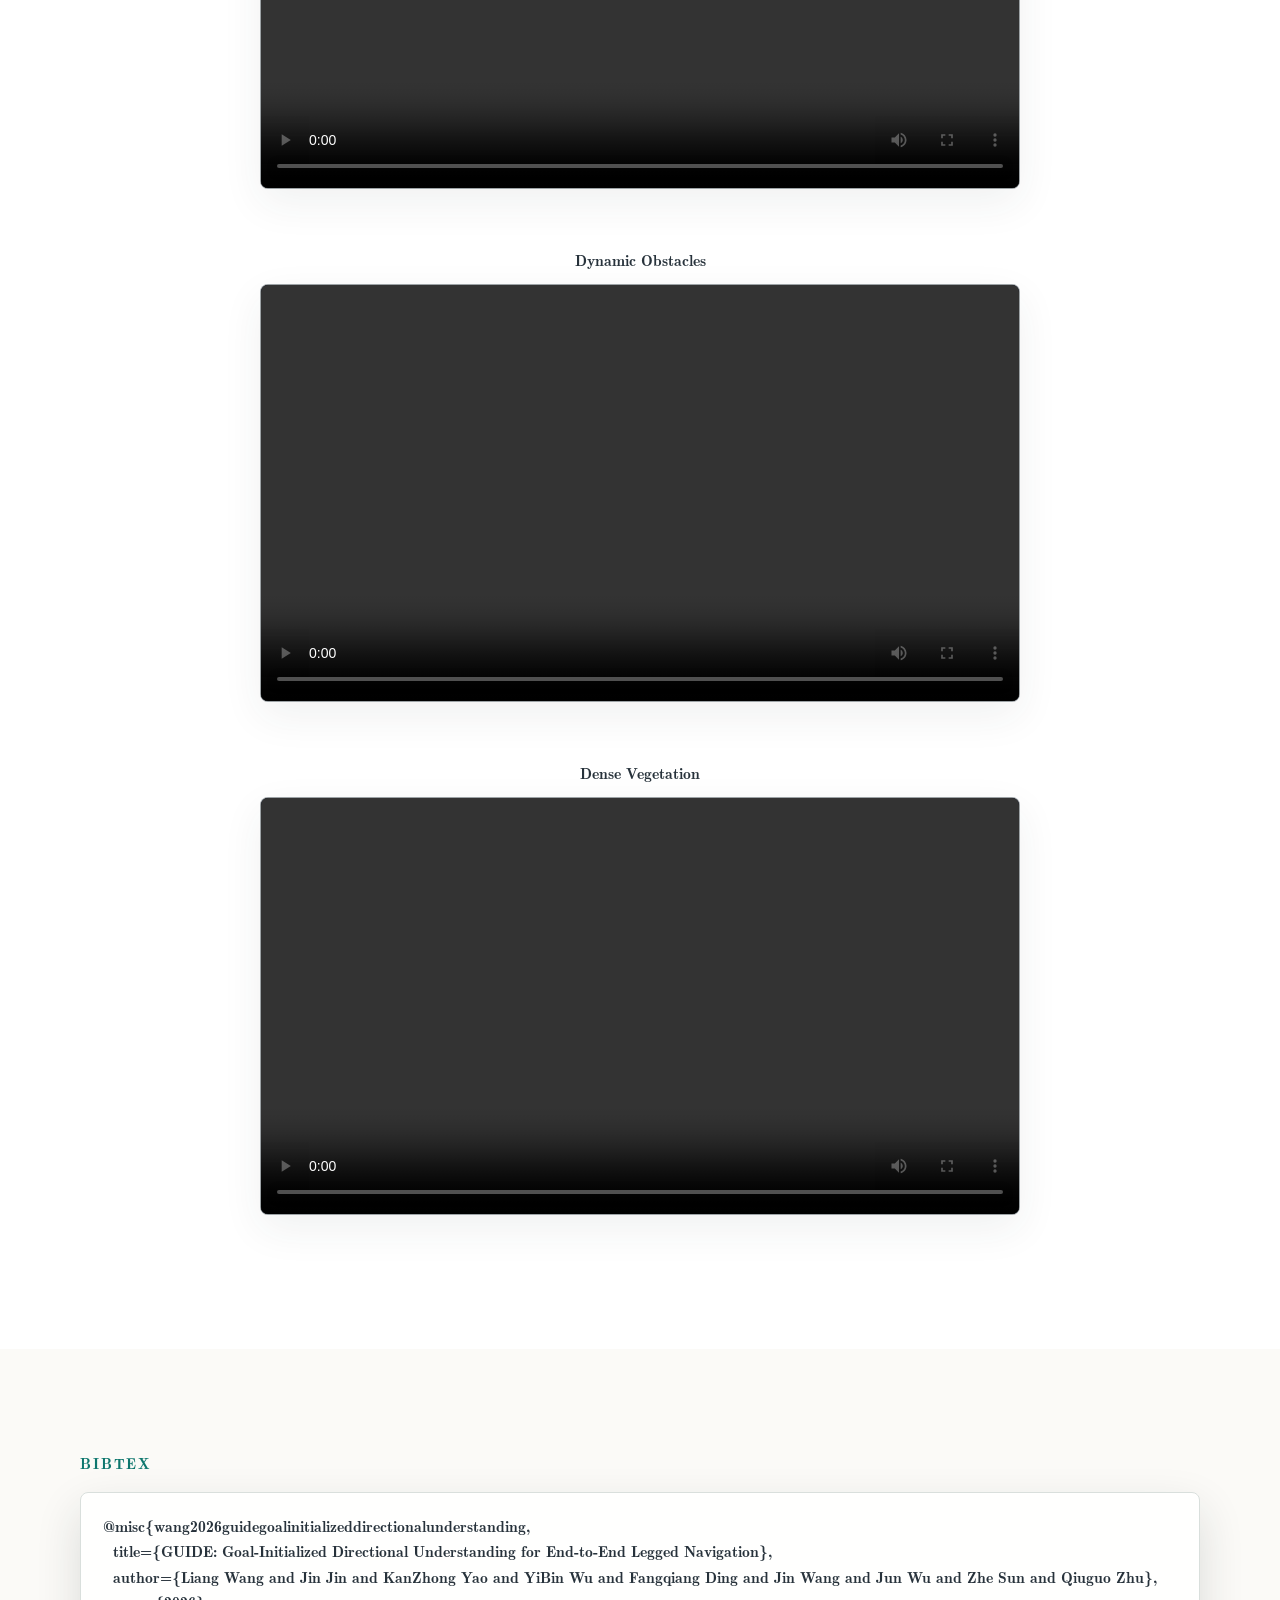
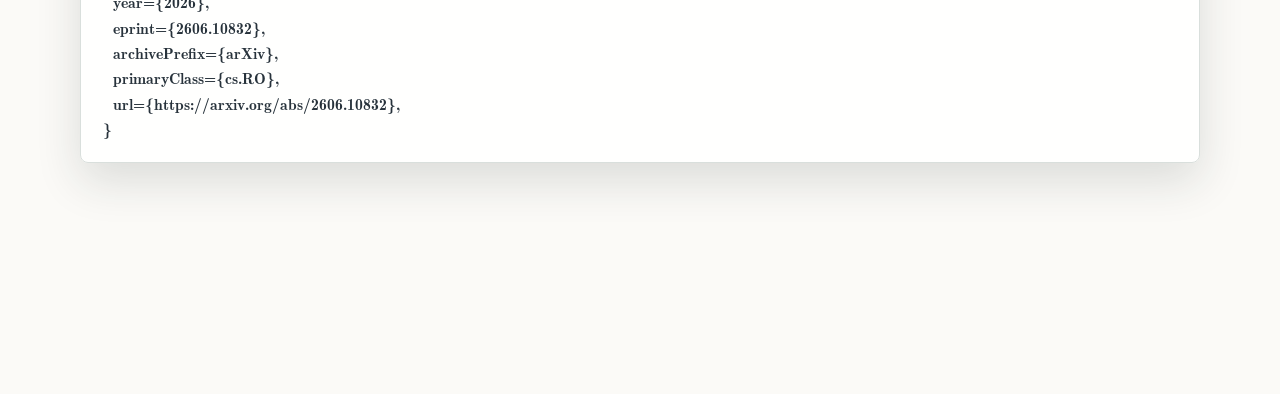
==== commit 27d63b75: "update" ====
--- a/index.html
+++ b/index.html
@@ -102,37 +102,35 @@
           <div class="abstract-main">
             <div class="abstract-copy">
               <p>
-                Learning-based visual navigation for legged robots typically
-                relies on continuous goal updates from hierarchical state
-                estimation to provide a persistent directional reference. This
-                reliance incurs additional sensory and computational overhead
-                and deviates from fully end-to-end mobile autonomy.
-                Furthermore, under partial observability, policies are prone to
-                learn myopic behaviors, easily becoming trapped in dead ends
-                and complex structural layouts.
+                End-to-end reinforcement learning (RL) has shown strong potential
+                for legged robot navigation, yet existing approaches commonly rely
+                on continuously updated robot-to-goal states from external state
+                estimation modules, leaving part of the navigation problem outside
+                the learned policy. In this work, we seek to push the limits of
+                end-to-end sim-to-real RL navigation by investigating whether a
+                legged robot can internally maintain the spatial context required
+                for long-horizon navigation. To this end, we study goal-initialized
+                navigation, where the goal is provided only once at the beginning
+                of an episode, with no subsequent external relative-goal updates.
               </p>
               <p>
-                To address these limitations, we investigate a goal-initialized
-                navigation setting, where the target is provided only once at
-                the beginning of an episode, requiring the robot to operate
-                based on intrinsic spatial memory without subsequent goal
-                updates from external modules. In this work, we propose
-                <span class="project-name">GUIDE</span>, a fully end-to-end
-                reinforcement learning framework designed to cultivate internal
-                directional awareness.
+                We present <span class="project-name">GUIDE</span>, an end-to-end
+                RL framework that jointly learns navigation and internal directional
+                awareness from onboard observations. GUIDE leverages multi-frequency
+                proprioceptive history to capture egomotion and auxiliary
+                spatial-anchor prediction to maintain task-relevant spatial states,
+                while temporal depth observations provide local environmental
+                geometry. The navigation policy is trained entirely in simulation
+                and transferred zero-shot to the real world.
               </p>
               <p>
-                Specifically, GUIDE incorporates a spatial anchor predictor
-                that leverages multi-frequency proprioceptive history to extract
-                egomotion representations, thereby maintaining a persistent
-                long-horizon spatial context for navigation. Concurrently, it
-                utilizes raw depth streams to perceive local environmental
-                geometry. We evaluate the proposed framework across both
-                simulation and real-world scenarios on a quadruped robot.
-                Experiments show that GUIDE learns reliable egomotion and
-                directional awareness, enabling a fully end-to-end deployed
-                policy to safely navigate through dense clutter and structured
-                mazes without subsequent goal guidance or prior maps.
+                Across cluttered environments and structured mazes, GUIDE reliably
+                avoids obstacles, escapes dead ends, and reaches distant goals using
+                only onboard sensing. These results demonstrate that robust
+                sim-to-real legged navigation can be achieved without continuously
+                providing external robot-to-goal estimation, opening a promising
+                direction for future research on more self-contained end-to-end
+                navigation.
               </p>
             </div>
           </div>
@@ -188,7 +186,7 @@
       <section class="section figure-section" id="pipeline">
         <div class="section-heading compact">
           <p class="kicker">Pipeline</p>
-          <h2>End-to-end visual navigation framework.</h2>
+          <h2>End-to-end legged navigation framework.</h2>
         </div>
         <figure class="wide-figure">
           <img
@@ -196,15 +194,15 @@
             alt="Overview of the GUIDE framework."
           />
           <figcaption>
-            <strong>Pipeline of the GUIDE framework.</strong>
+            <strong>Overview of the GUIDE framework.</strong>
             Multi-frequency proprioceptive history is processed into
             proprioceptive tokens, which are supervised to predict spatial
-            anchor vectors that cultivate egomotion and directional awareness.
+            anchor vectors to cultivate egomotion and directional awareness.
             Concurrently, depth buffers are encoded and fused with these tokens
-            via cross-attention to yield spatial latents. Finally, the actor
+            via cross-attention to yield spatial latents. Finally, the Actor
             aggregates these representations with the latest proprioceptive
-            state to produce twist commands. All modules are jointly optimized
-            end-to-end from scratch.
+            state to produce the twist commands. All navigation modules are jointly
+            optimized end-to-end from scratch.
           </figcaption>
         </figure>
       </section>
@@ -248,7 +246,7 @@
             <h3>In-lab Evaluations</h3>
             <div class="deployment-grid two-column">
               <figure class="deployment-video">
-                <h4>Maze Goal Pos:(1, 6.5, 0)</h4>
+                <h4>Goal Pos:(1, 6.5, 0)</h4>
                 <div class="deployment-video-frame">
                   <video controls playsinline preload="metadata">
                     <source src="public/assets/videos/web/in_lab_01_maze_easy.mp4" type="video/mp4" />
@@ -257,7 +255,7 @@
                 <figcaption>&nbsp;</figcaption>
               </figure>
               <figure class="deployment-video">
-                <h4>Maze Goal Pos:(6.5, 6, 0)</h4>
+                <h4>Goal Pos:(6.5, 6, 0)</h4>
                 <div class="deployment-video-frame">
                   <video controls playsinline preload="metadata">
                     <source src="public/assets/videos/web/in_lab_02_maze_easy.mp4" type="video/mp4" />
@@ -266,7 +264,7 @@
                 <figcaption>&nbsp;</figcaption>
               </figure>
               <figure class="deployment-video">
-                <h4>Clutter Goal Pos:(6.5, 6.5, 0)</h4>
+                <h4>Goal Pos:(6.5, 6.5, 0)</h4>
                 <div class="deployment-video-frame">
                   <video controls playsinline preload="metadata">
                     <source src="public/assets/videos/web/in_lab_03_clutter_easy.mp4" type="video/mp4" />
@@ -275,7 +273,7 @@
                 <figcaption>&nbsp;</figcaption>
               </figure>
               <figure class="deployment-video">
-                <h4>Clutter Goal Pos:(6.5, 0, 0)</h4>
+                <h4>Goal Pos:(6.5, 0, 0)</h4>
                 <div class="deployment-video-frame">
                   <video controls playsinline preload="metadata">
                     <source src="public/assets/videos/web/in_lab_04_clutter_easy.mp4" type="video/mp4" />
@@ -284,7 +282,7 @@
                 <figcaption>&nbsp;</figcaption>
               </figure>
               <figure class="deployment-video">
-                <h4>Maze Goal Pos:(13, 0, 0) Wide View</h4>
+                <h4>Goal Pos:(13, 0, 0) Wide View</h4>
                 <div class="deployment-video-frame">
                   <video controls playsinline preload="metadata">
                     <source src="public/assets/videos/web/maze_demo_01_view_01.mp4" type="video/mp4" />
@@ -293,7 +291,7 @@
                 <figcaption>&nbsp;</figcaption>
               </figure>
               <figure class="deployment-video">
-                <h4>Maze Goal Pos:(13, 0, 0) Side View</h4>
+                <h4>Goal Pos:(13, 0, 0) Side View</h4>
                 <div class="deployment-video-frame">
                   <video controls playsinline preload="metadata">
                     <source src="public/assets/videos/web/maze_demo_01_view_02.mp4" type="video/mp4" />
@@ -302,7 +300,7 @@
                 <figcaption>&nbsp;</figcaption>
               </figure>
               <figure class="deployment-video">
-                <h4>Maze Goal Pos:(11.5, 0, 0) Wide View</h4>
+                <h4>Goal Pos:(11.5, 0, 0) Wide View</h4>
                 <div class="deployment-video-frame">
                   <video controls playsinline preload="metadata">
                     <source src="public/assets/videos/web/maze_demo_02_view_01.mp4" type="video/mp4" />
@@ -311,7 +309,7 @@
                 <figcaption>&nbsp;</figcaption>
               </figure>
               <figure class="deployment-video">
-                <h4>Maze Goal Pos:(11.5, 0, 0) Side View</h4>
+                <h4>Goal Pos:(11.5, 0, 0) Side View</h4>
                 <div class="deployment-video-frame">
                   <video controls playsinline preload="metadata">
                     <source src="public/assets/videos/web/maze_demo_02_view_02.mp4" type="video/mp4" />
@@ -320,7 +318,7 @@
                 <figcaption>&nbsp;</figcaption>
               </figure>
               <figure class="deployment-video">
-                <h4>Maze Goal Pos:(3, 1, 0) Wide View</h4>
+                <h4>Goal Pos:(3, 1, 0) Wide View</h4>
                 <div class="deployment-video-frame">
                   <video controls playsinline preload="metadata">
                     <source src="public/assets/videos/web/maze_demo_03_view_01.mp4" type="video/mp4" />
@@ -329,7 +327,7 @@
                 <figcaption>&nbsp;</figcaption>
               </figure>
               <figure class="deployment-video">
-                <h4>Maze Goal Pos:(3, 1, 0) Side View</h4>
+                <h4>Goal Pos:(3, 1, 0) Side View</h4>
                 <div class="deployment-video-frame">
                   <video controls playsinline preload="metadata">
                     <source src="public/assets/videos/web/maze_demo_03_view_02.mp4" type="video/mp4" />
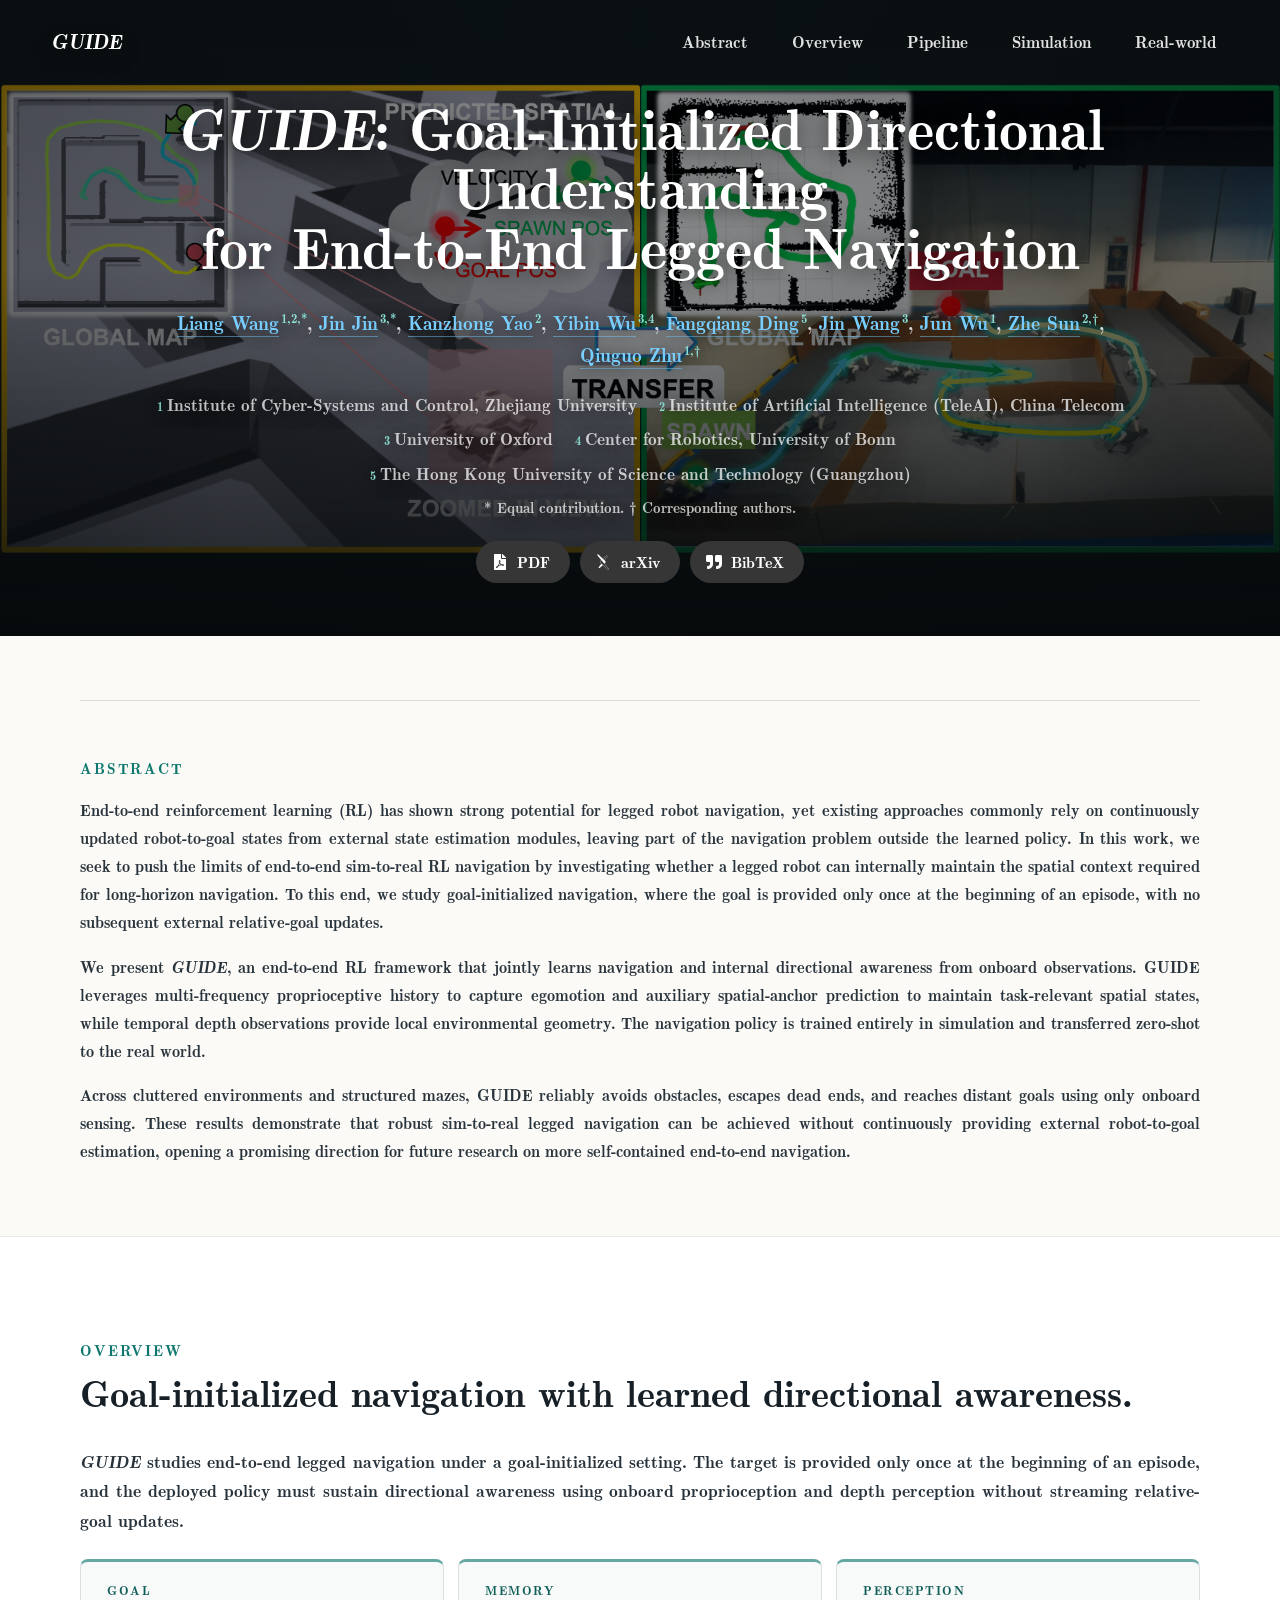
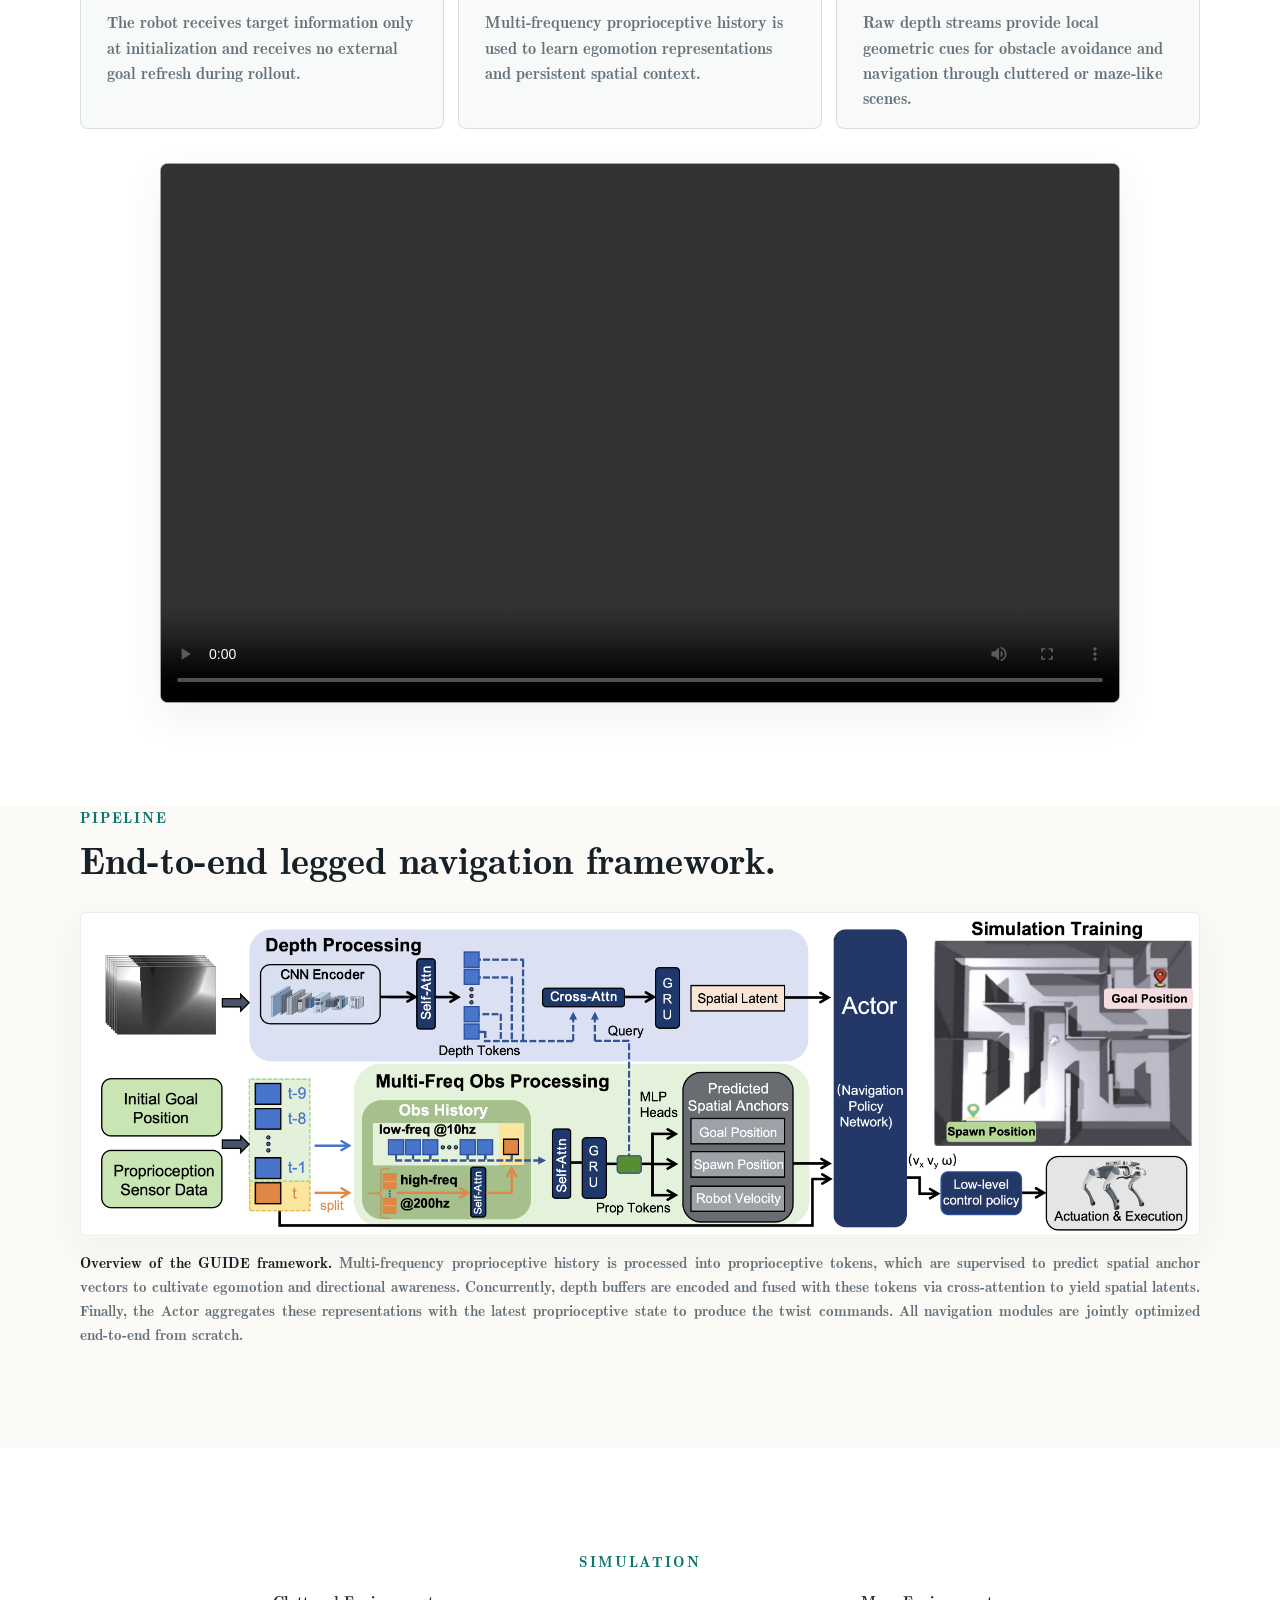
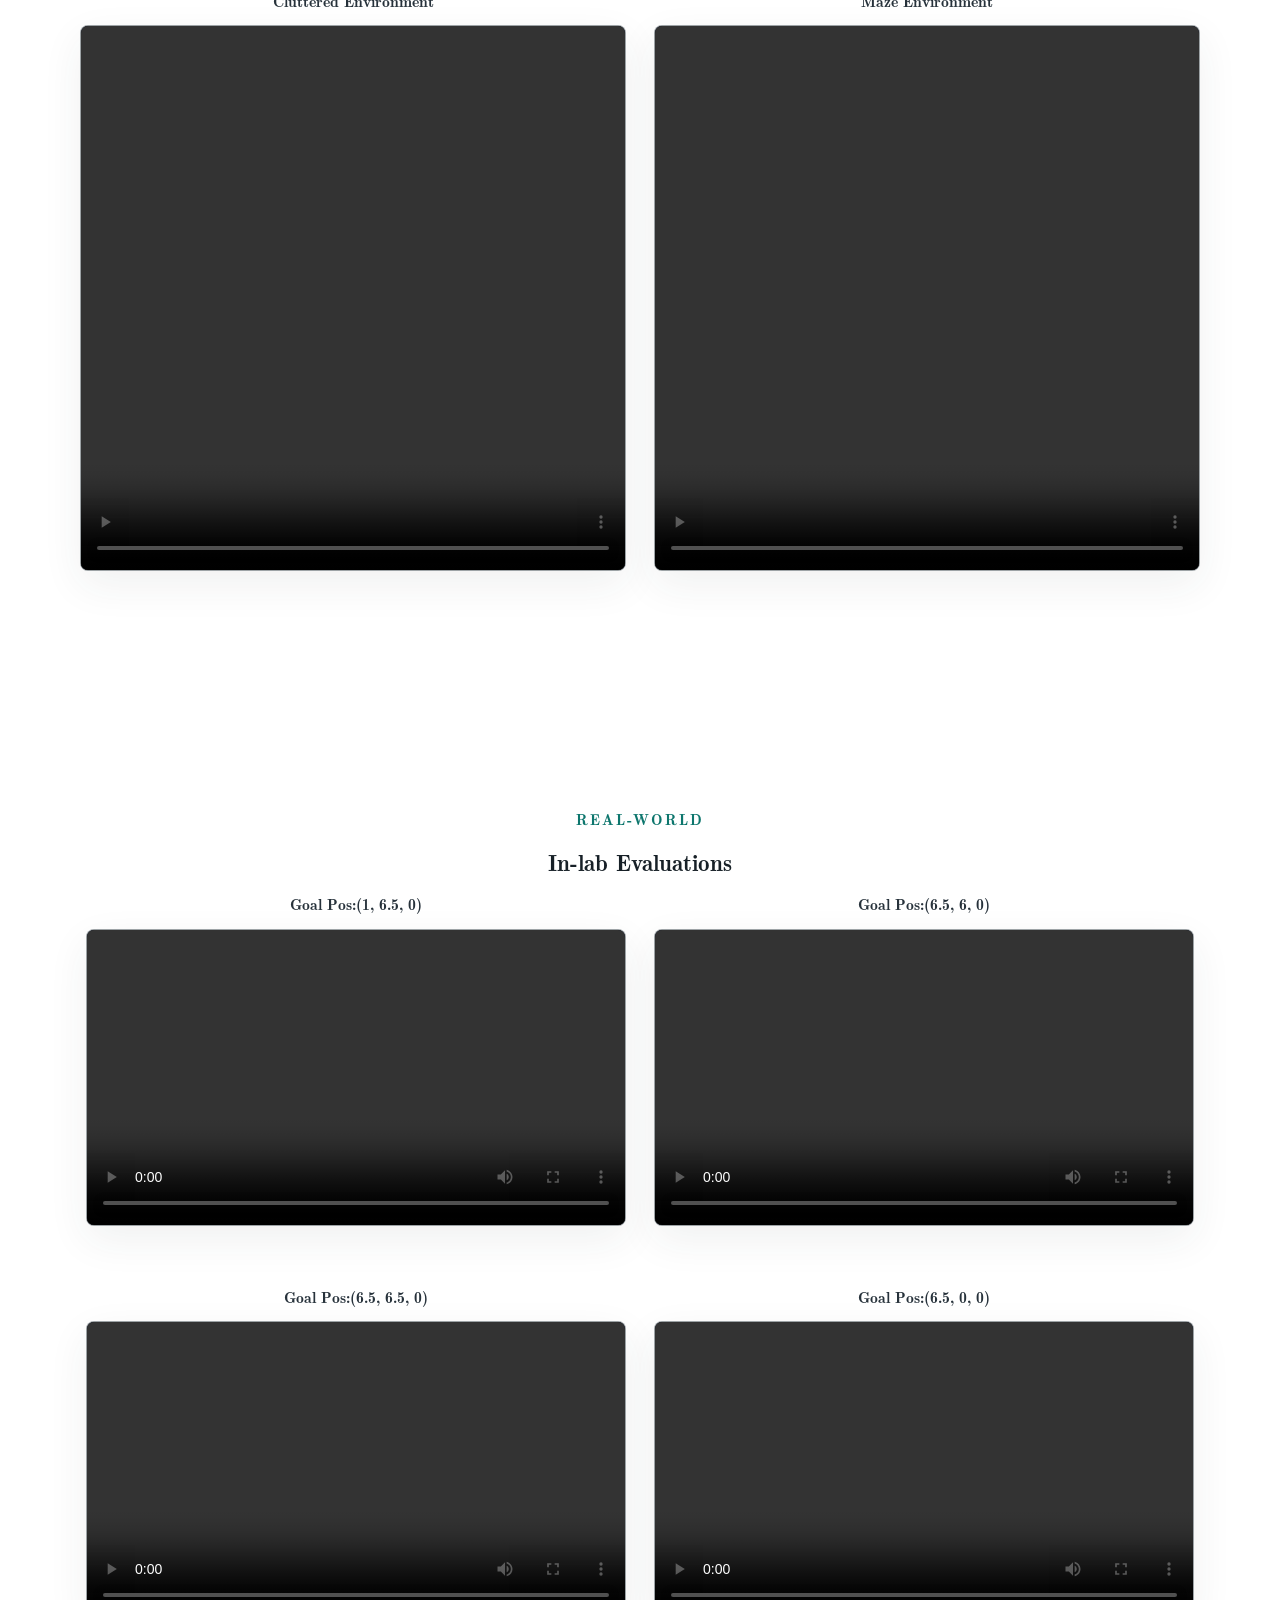
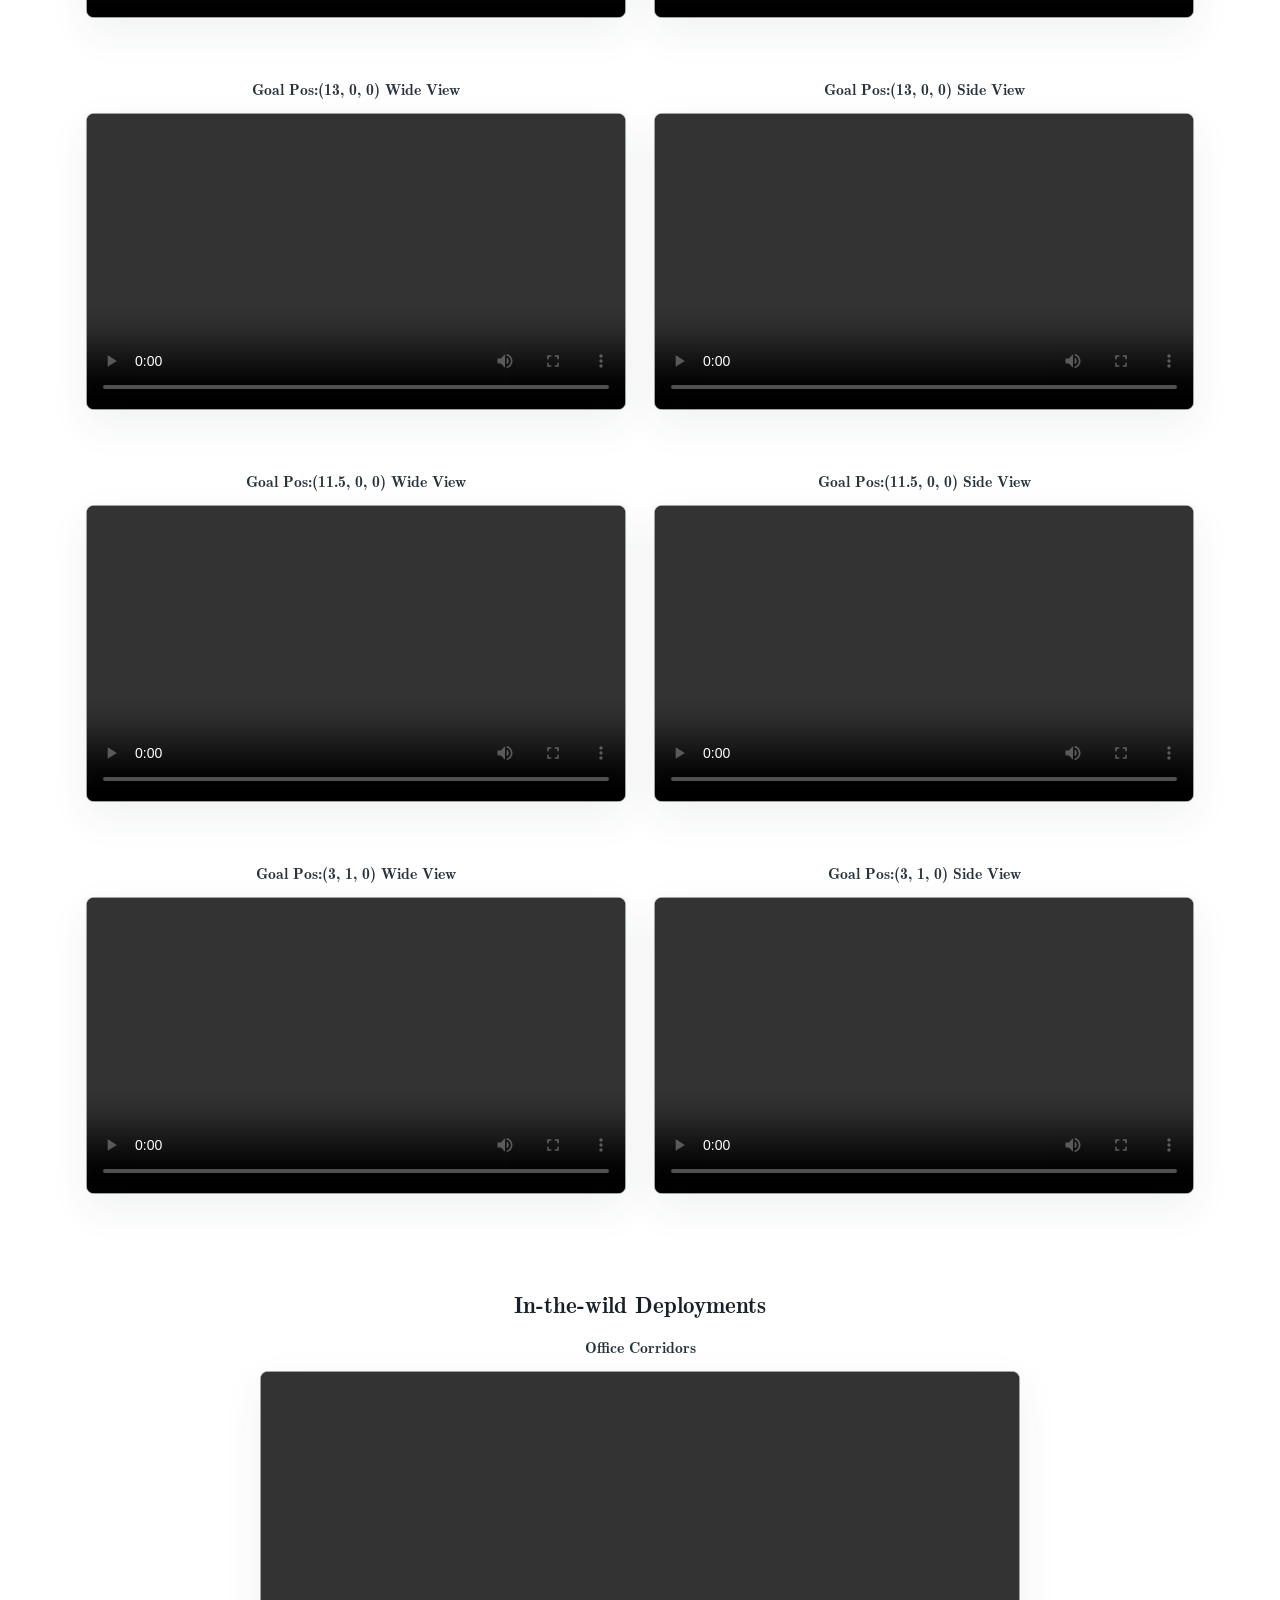
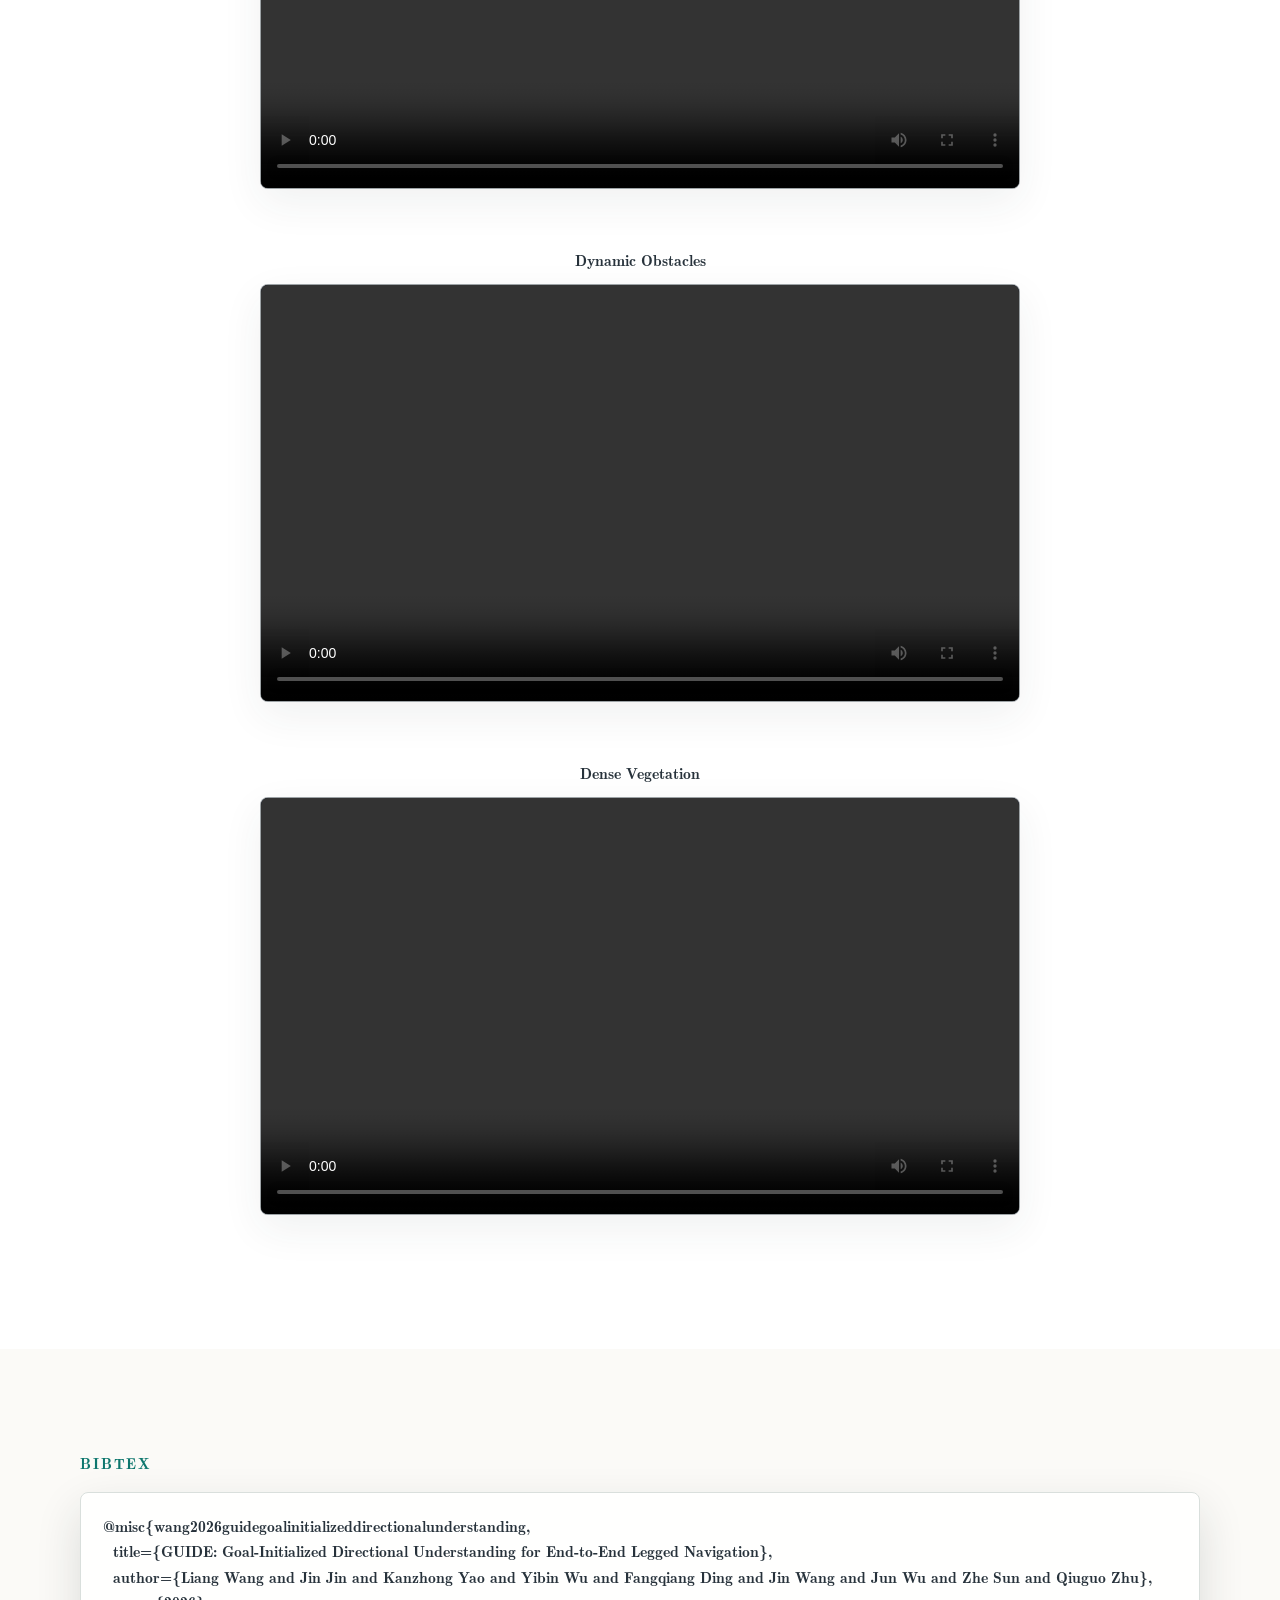
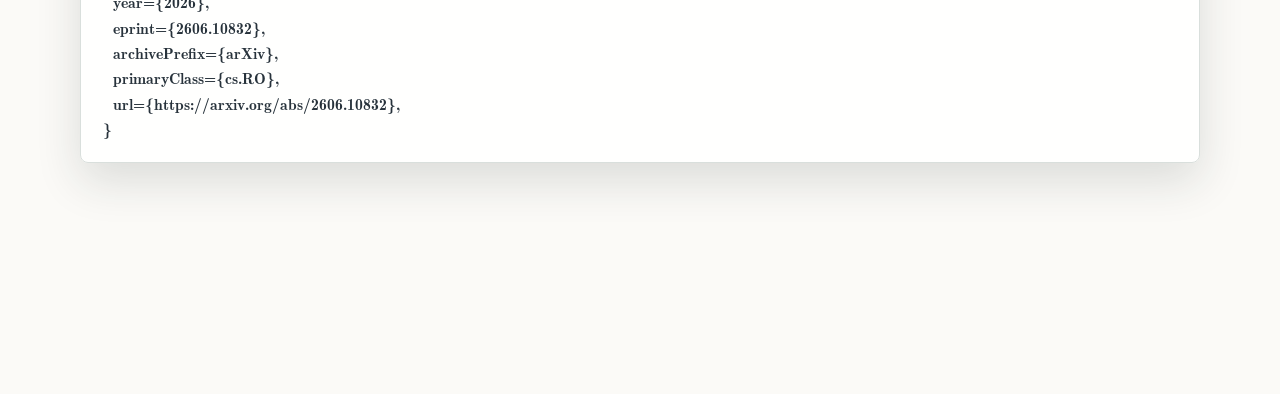
==== commit 2717dbd0: "update" ====
--- a/index.html
+++ b/index.html
@@ -11,15 +11,15 @@
     <meta name="citation_title" content="GUIDE: Goal-Initialized Directional Understanding for End-to-End Legged Navigation" />
     <meta name="citation_author" content="Wang, Liang" />
     <meta name="citation_author" content="Jin, Jin" />
-    <meta name="citation_author" content="Yao, KanZhong" />
-    <meta name="citation_author" content="Wu, YiBin" />
+    <meta name="citation_author" content="Yao, Kanzhong" />
+    <meta name="citation_author" content="Wu, Yibin" />
     <meta name="citation_author" content="Ding, Fangqiang" />
     <meta name="citation_author" content="Wang, Jin" />
     <meta name="citation_author" content="Wu, Jun" />
     <meta name="citation_author" content="Sun, Zhe" />
     <meta name="citation_author" content="Zhu, Qiuguo" />
     <meta name="citation_publication_date" content="2026" />
-    <meta name="citation_pdf_url" content="public/assets/pdf/guide_arxiv.pdf" />
+    <meta name="citation_pdf_url" content="public/assets/pdf/guide_arxiv.pdf?v=20260926" />
     <link rel="stylesheet" href="public/vendor/academicons/css/academicons.min.css" />
     <link rel="stylesheet" href="src/styles.css" />
     <script defer src="public/vendor/fontawesome/fontawesome.all.min.js"></script>
@@ -55,8 +55,8 @@
           <p class="authors">
             <a href="https://myoooofall.github.io/" target="_blank" rel="noreferrer">Liang Wang</a><sup>1,2,*</sup>,
             <a href="https://www.linkedin.com/in/jin-jin-551238196/" target="_blank" rel="noreferrer">Jin Jin</a><sup>3,*</sup>,
-            <a href="https://drunkbot.github.io/" target="_blank" rel="noreferrer">KanZhong Yao</a><sup>2</sup>,
-            <a href="https://yibinwu.github.io/" target="_blank" rel="noreferrer">YiBin Wu</a><sup>3,4</sup>,
+            <a href="https://drunkbot.github.io/" target="_blank" rel="noreferrer">Kanzhong Yao</a><sup>2</sup>,
+            <a href="https://yibinwu.github.io/" target="_blank" rel="noreferrer">Yibin Wu</a><sup>3,4</sup>,
             <a href="https://toytiny.github.io/" target="_blank" rel="noreferrer">Fangqiang Ding</a><sup>5</sup>,
             <a href="https://jaywang724.github.io/wangjin" target="_blank" rel="noreferrer">Jin Wang</a><sup>3</sup>,
             <a href="https://person.zju.edu.cn/0094198" target="_blank" rel="noreferrer">Jun Wu</a><sup>1</sup>,
@@ -66,14 +66,14 @@
           <ol class="affiliations" aria-label="Author affiliations">
             <li><sup>1</sup> Institute of Cyber-Systems and Control, Zhejiang University</li>
             <li><sup>2</sup> Institute of Artificial Intelligence (TeleAI), China Telecom</li>
-            <li><sup>3</sup> Oxford Robotics Institute, University of Oxford</li>
+            <li><sup>3</sup> University of Oxford</li>
             <li><sup>4</sup> Center for Robotics, University of Bonn</li>
-            <li><sup>5</sup> Department of Mechanical Engineering, Massachusetts Institute of Technology</li>
+            <li><sup>5</sup> The Hong Kong University of Science and Technology (Guangzhou)</li>
           </ol>
           <p class="author-notes">* Equal contribution. &dagger; Corresponding authors.</p>
           <div class="hero-actions publication-links" aria-label="Publication links">
             <span class="link-block">
-              <a class="button is-dark is-rounded" href="public/assets/pdf/guide_arxiv.pdf" target="_blank" rel="noreferrer">
+              <a class="button is-dark is-rounded" href="public/assets/pdf/guide_arxiv.pdf?v=20260926" target="_blank" rel="noreferrer">
                 <span class="icon"><i class="fas fa-file-pdf"></i></span>
                 <span>PDF</span>
               </a>
@@ -144,7 +144,7 @@
         </div>
         <div class="overview-copy">
           <p>
-            <span class="project-name">GUIDE</span> studies end-to-end visual
+            <span class="project-name">GUIDE</span> studies end-to-end legged
             navigation under a goal-initialized setting. The target is provided
             only once at the beginning of an episode, and the deployed policy
             must sustain directional awareness using onboard proprioception and
@@ -177,7 +177,7 @@
         <figure class="overview-video">
           <div class="overview-video-frame">
             <video controls playsinline preload="metadata">
-              <source src="public/assets/videos/overview_1.mp4" type="video/mp4" />
+              <source src="public/assets/videos/overview_1.mp4?v=20260926" type="video/mp4" />
             </video>
           </div>
         </figure>
@@ -379,7 +379,7 @@
         </div>
         <pre class="citation"><code>@misc{wang2026guidegoalinitializeddirectionalunderstanding,
   title={GUIDE: Goal-Initialized Directional Understanding for End-to-End Legged Navigation},
-  author={Liang Wang and Jin Jin and KanZhong Yao and YiBin Wu and Fangqiang Ding and Jin Wang and Jun Wu and Zhe Sun and Qiuguo Zhu},
+  author={Liang Wang and Jin Jin and Kanzhong Yao and Yibin Wu and Fangqiang Ding and Jin Wang and Jun Wu and Zhe Sun and Qiuguo Zhu},
   year={2026},
   eprint={2606.10832},
   archivePrefix={arXiv},
